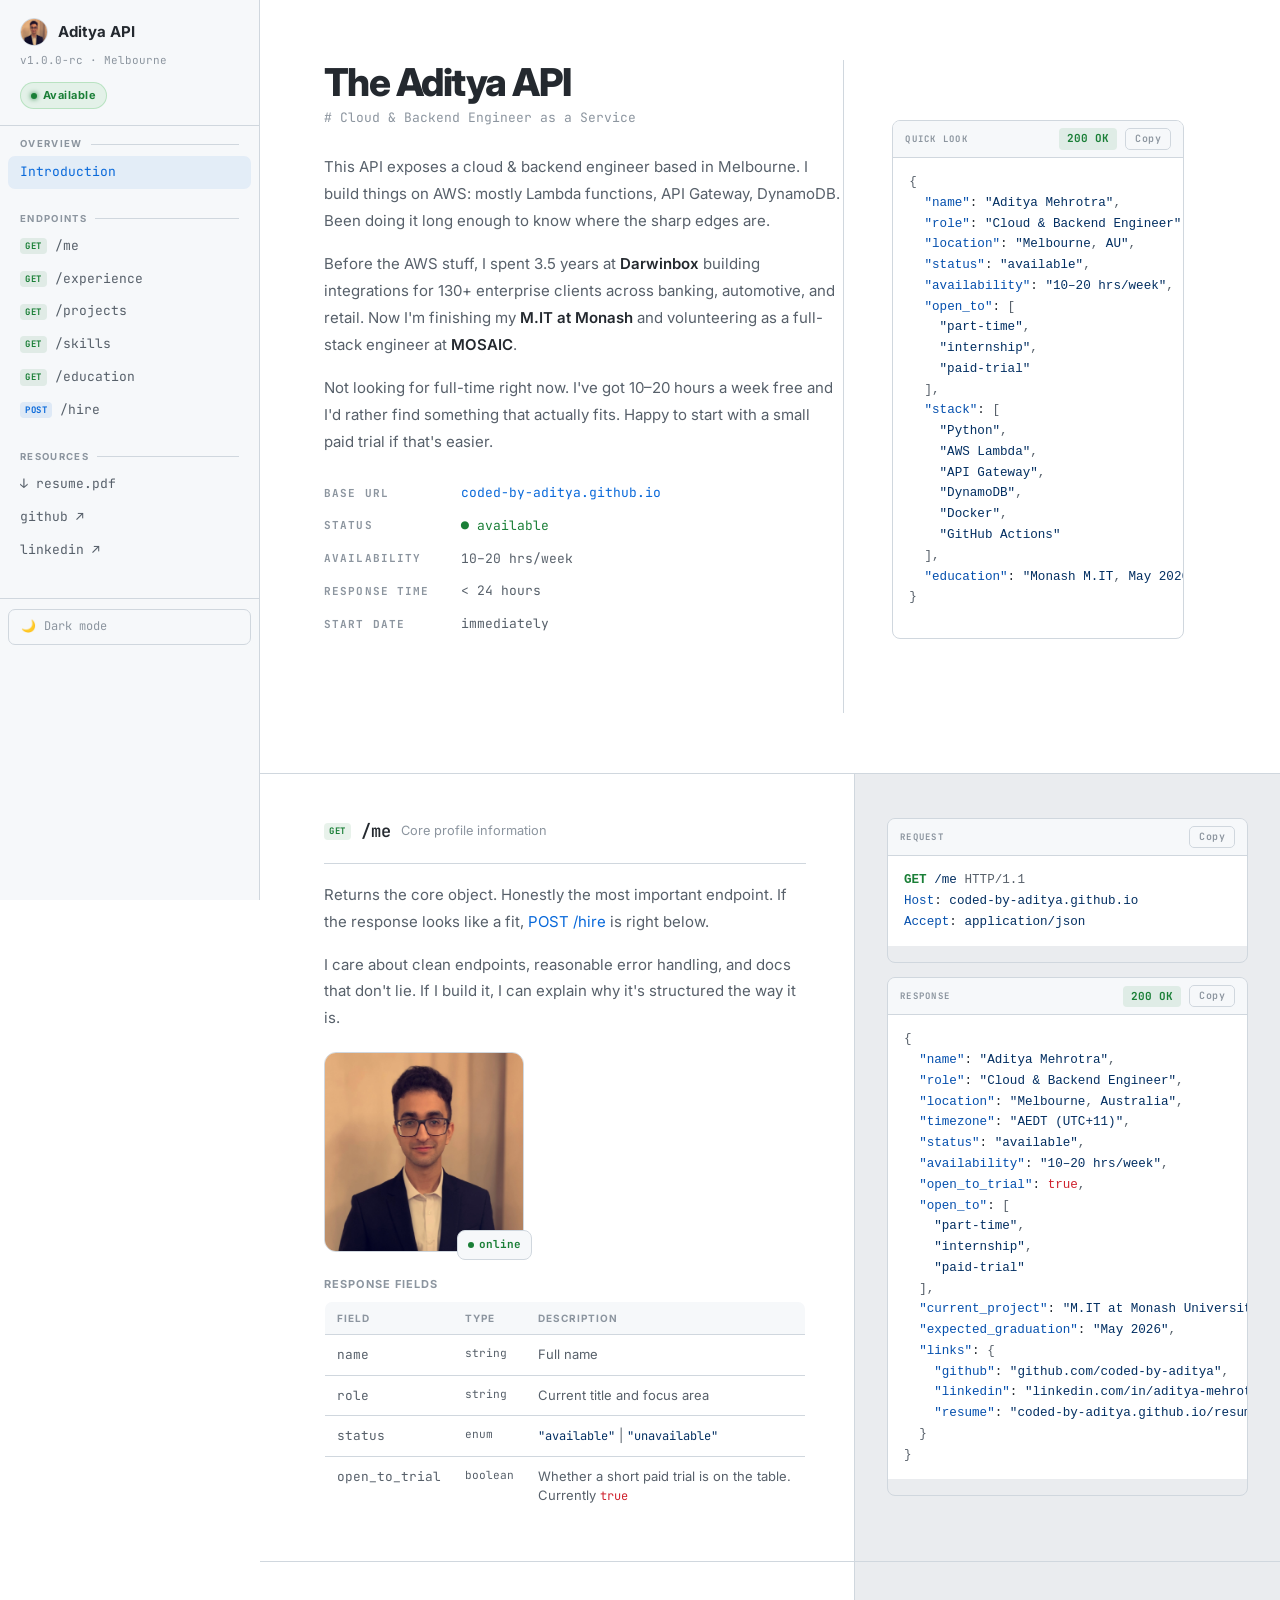
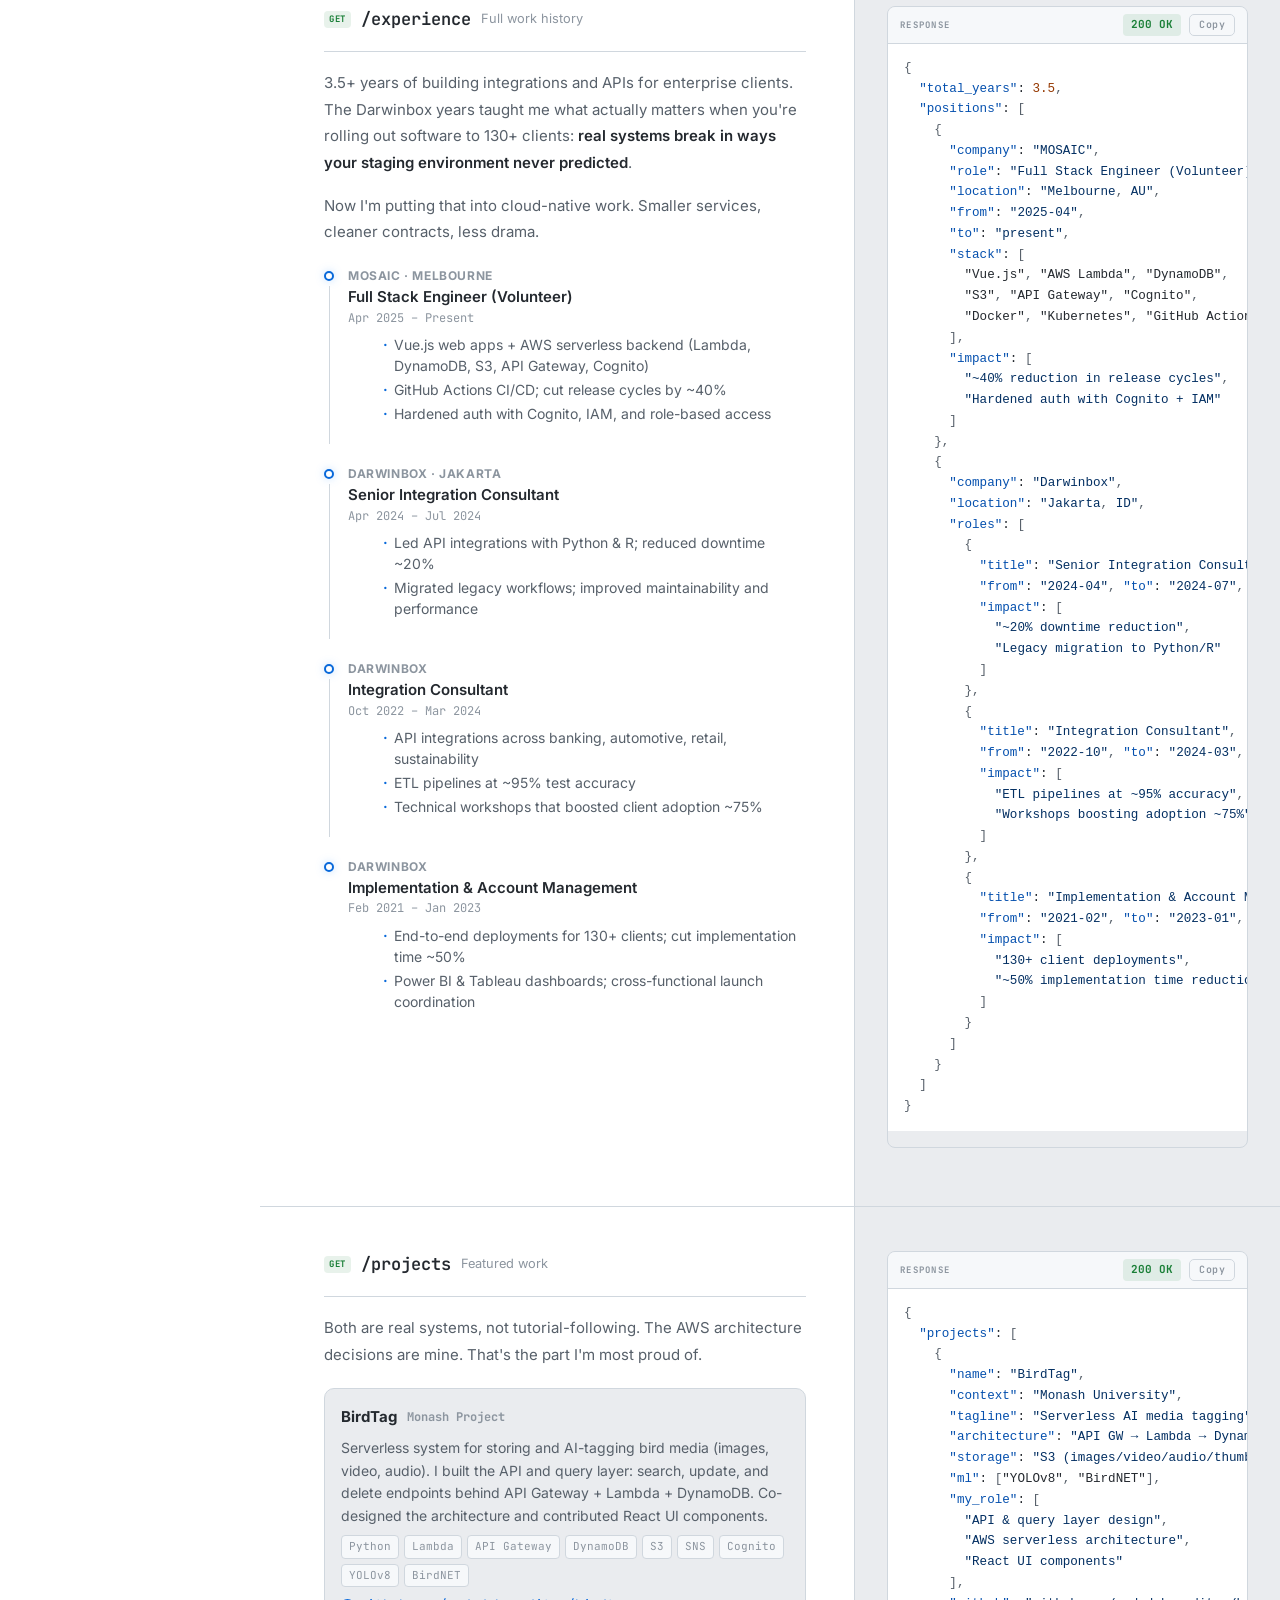
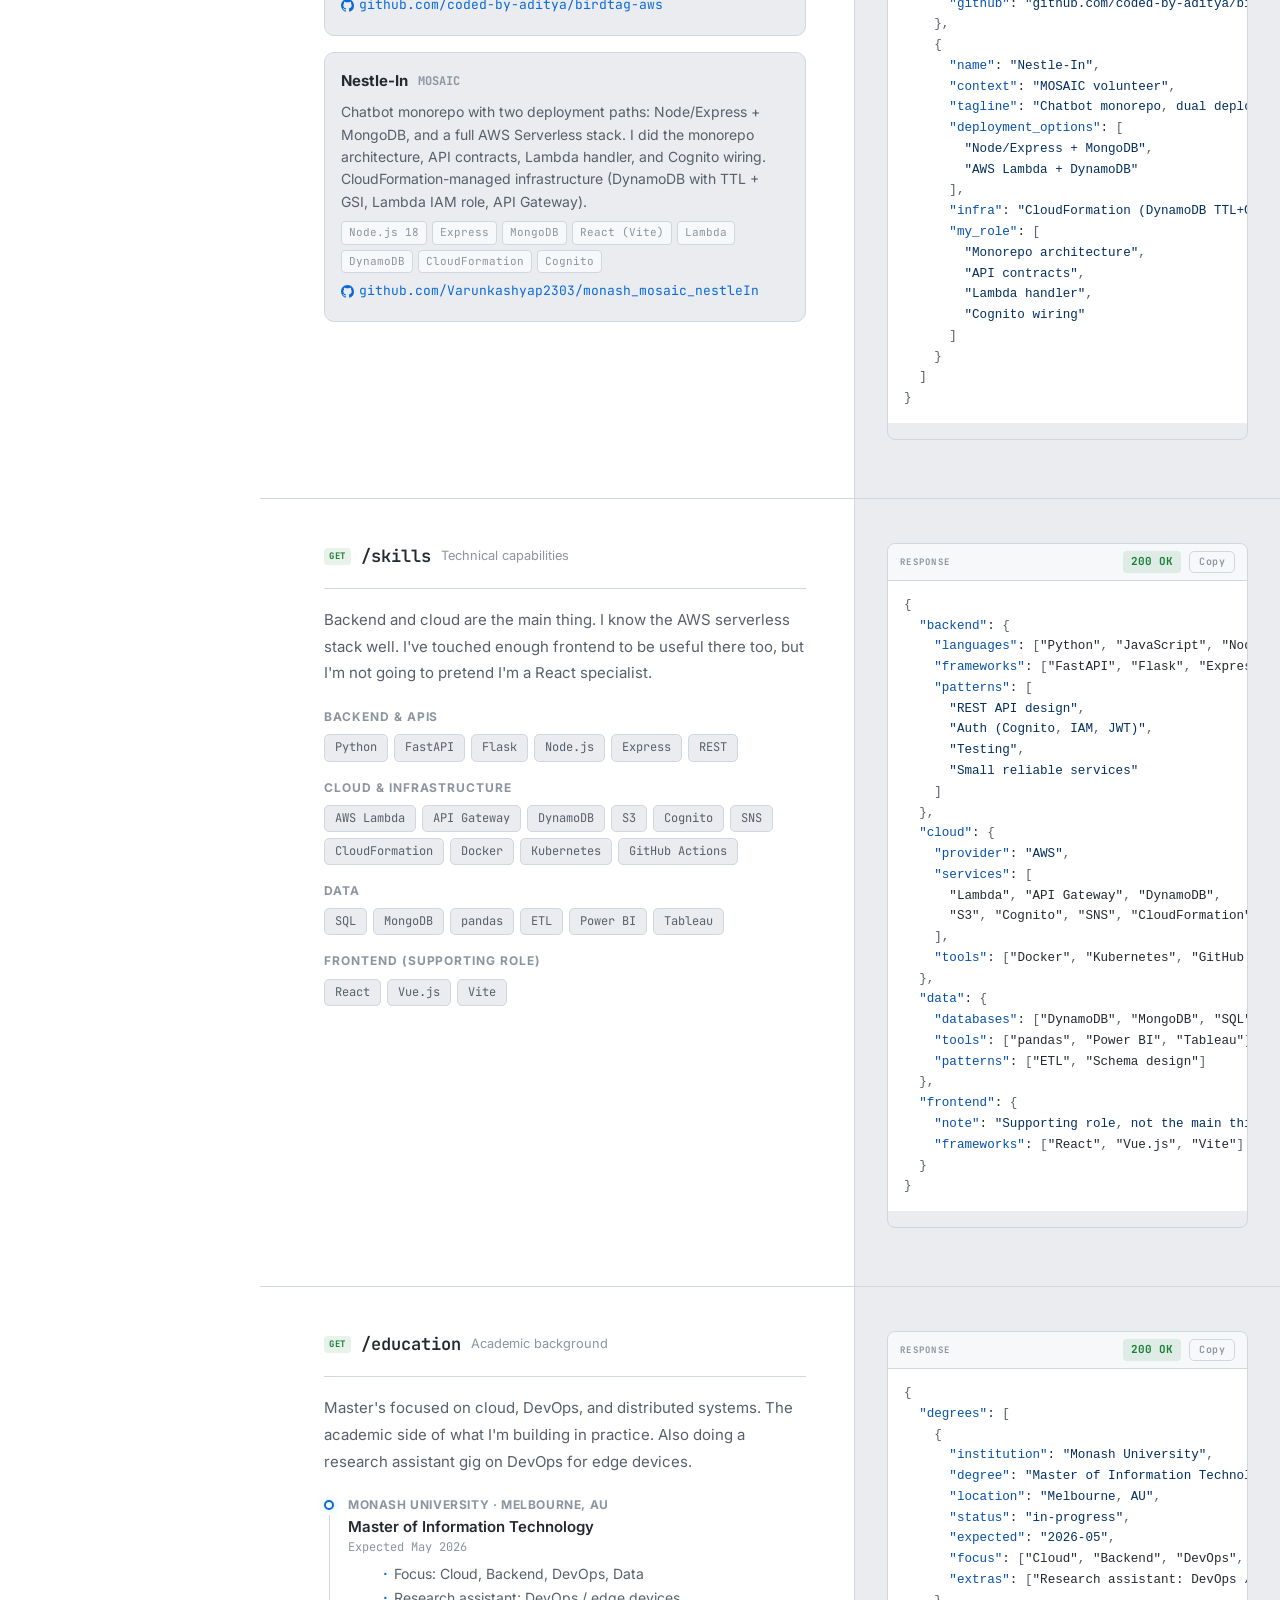
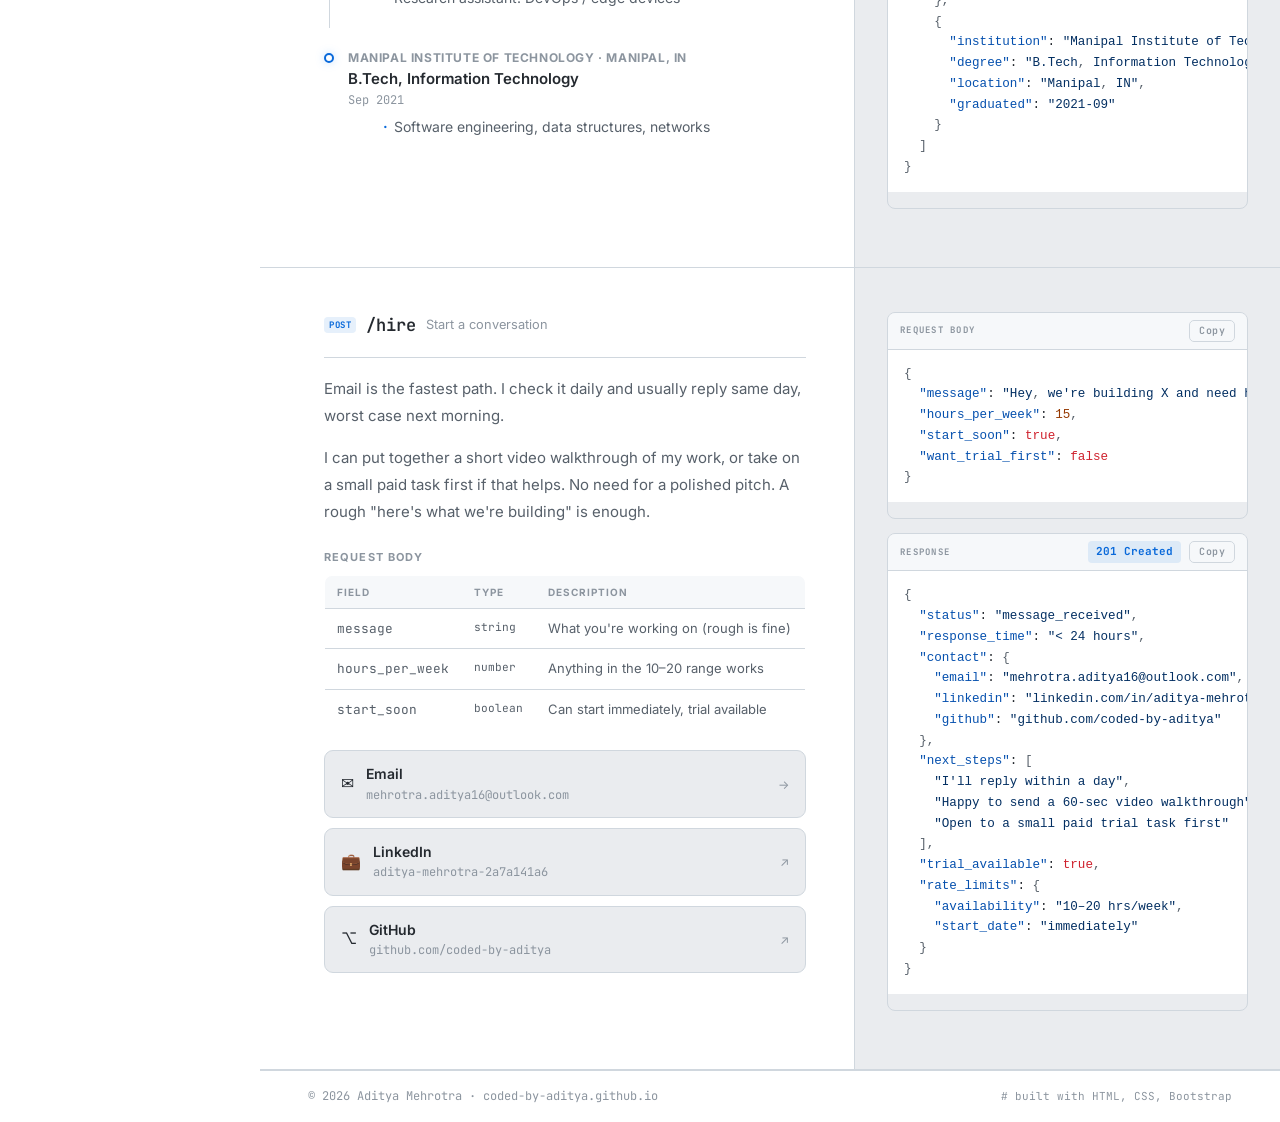
==== index.html @ d429323b "Initial commit" ====
<!doctype html>
<html lang="en">
<head>
  <meta charset="utf-8" />
  <meta name="viewport" content="width=device-width, initial-scale=1" />
  <title>Aditya Mehrotra · Cloud & Backend Engineer</title>
  <meta name="description" content="Cloud & Backend Engineer (AWS Serverless, Python, CI/CD). Monash M.IT '26, Melbourne. Open to part-time / internships.">
  <meta property="og:title" content="Aditya Mehrotra · Cloud & Backend Engineer">
  <meta property="og:description" content="AWS Serverless · Python · CI/CD · Monash M.IT '26 · Melbourne">
  <meta property="og:type" content="website">
  <meta property="og:image" content="assets/headshot.jpeg">
  <meta name="twitter:card" content="summary_large_image">
  <link rel="icon" href="assets/headshot.jpeg">
  <link rel="preconnect" href="https://fonts.googleapis.com">
  <link rel="preconnect" href="https://fonts.gstatic.com" crossorigin>
  <link href="https://fonts.googleapis.com/css2?family=Inter:wght@400;500;600;700;800&family=JetBrains+Mono:wght@400;500;600;700&display=swap" rel="stylesheet">
  <link rel="stylesheet" href="https://cdn.jsdelivr.net/npm/bootstrap@5.3.3/dist/css/bootstrap.min.css">
  <link rel="stylesheet" href="css/style.css">
  <script>
    (function() {
      try {
        var s = localStorage.getItem('theme');
        var prefersLight = window.matchMedia('(prefers-color-scheme: light)').matches;
        if (s === 'light' || (!s && prefersLight)) {
          document.documentElement.classList.add('light');
        }
      } catch(_) {}
    })();
  </script>
  <style>
    /* Fade-in utility */
    .fade-in { opacity: 0; transform: translateY(16px); transition: opacity 0.55s ease, transform 0.55s ease; }
    .fade-in.d1 { transition-delay: 0.1s; }
    .fade-in.d2 { transition-delay: 0.2s; }
    .fade-in.visible { opacity: 1; transform: none; }
  </style>
</head>
<body>

  <!-- ── Sidebar ─────────────────────────────────────── -->
  <aside class="sidebar offcanvas-lg offcanvas-start" id="sidebarNav" tabindex="-1">
    <!-- Offcanvas header: only shows on mobile (Bootstrap hides it on lg+) -->
    <div class="offcanvas-header d-lg-none">
      <a href="#intro" class="sidebar-logo">
        <img src="assets/headshot.jpeg" alt="Aditya" class="logo-avatar" />
        Aditya API
      </a>
      <button type="button" class="mob-close" data-bs-dismiss="offcanvas" data-bs-target="#sidebarNav" aria-label="Close">✕</button>
    </div>
    <!-- Offcanvas body: always rendered -->
    <div class="offcanvas-body d-flex flex-column p-0">
      <!-- Desktop top section: hidden on mobile (offcanvas-header takes over) -->
      <div class="sidebar-top d-none d-lg-block">
        <a href="#intro" class="sidebar-logo">
          <img src="assets/headshot.jpeg" alt="Aditya" class="logo-avatar" />
          Aditya API
        </a>
        <div class="sidebar-ver">v1.0.0-rc · Melbourne</div>
        <div class="avail-pill">
          <span class="avail-dot"></span>
          Available
        </div>
      </div>
      <nav class="sidebar-nav flex-grow-1">
        <div class="nav-grp">
          <div class="nav-grp-label">Overview</div>
          <a href="#intro"      class="nav-lnk active">Introduction</a>
        </div>
        <div class="nav-grp">
          <div class="nav-grp-label">Endpoints</div>
          <a href="#me"         class="nav-lnk"><span class="method get">GET</span>/me</a>
          <a href="#experience" class="nav-lnk"><span class="method get">GET</span>/experience</a>
          <a href="#projects"   class="nav-lnk"><span class="method get">GET</span>/projects</a>
          <a href="#skills"     class="nav-lnk"><span class="method get">GET</span>/skills</a>
          <a href="#education"  class="nav-lnk"><span class="method get">GET</span>/education</a>
          <a href="#hire"       class="nav-lnk"><span class="method post">POST</span>/hire</a>
        </div>
        <div class="nav-grp">
          <div class="nav-grp-label">Resources</div>
          <a href="resume.pdf"  class="nav-lnk" target="_blank">↓ resume.pdf</a>
          <a href="https://github.com/coded-by-aditya" class="nav-lnk" target="_blank" rel="noopener">github ↗</a>
          <a href="https://www.linkedin.com/in/aditya-mehrotra-mit/" class="nav-lnk" target="_blank" rel="noopener">linkedin ↗</a>
        </div>
      </nav>
      <div class="sidebar-footer">
        <button id="theme-toggle" class="theme-btn" aria-label="Toggle color theme">
          <span id="theme-icon">☀️</span>
          <span id="theme-label">Light mode</span>
        </button>
      </div>
    </div>
  </aside>

  <!-- ── Mobile bar ────────────────────────────────────── -->
  <nav class="mob-bar d-lg-none">
    <div class="mob-title">
      <img src="assets/headshot.jpeg" alt="Aditya" class="logo-avatar" />
      Aditya API
    </div>
    <div class="mob-bar-actions">
      <button id="mob-theme-toggle" class="mob-theme-btn" aria-label="Toggle color theme">☀️</button>
      <button class="mob-menu-btn" data-bs-toggle="offcanvas" data-bs-target="#sidebarNav" aria-controls="sidebarNav">
        ☰ <span class="mob-menu-txt">Menu</span>
      </button>
    </div>
  </nav>

  <!-- ── Main ──────────────────────────────────────────── -->
  <main class="main">

    <!-- Introduction -->
    <section id="intro" class="intro">
      <div class="row g-0">
        <div class="col-xl-7 intro-left fade-in">
          <div class="intro-heading">
            <h1>The Aditya API</h1>
            <div class="intro-tagline"># Cloud &amp; Backend Engineer as a Service</div>
          </div>
          <div class="intro-body">
            <p>
              This API exposes a cloud &amp; backend engineer based in Melbourne. I build things on
              AWS: mostly Lambda functions, API Gateway, DynamoDB. Been doing it long enough
              to know where the sharp edges are.
            </p>
            <p>
              Before the AWS stuff, I spent 3.5 years at <strong>Darwinbox</strong> building
              integrations for 130+ enterprise clients across banking, automotive, and retail.
              Now I'm finishing my <strong>M.IT at Monash</strong> and volunteering as a full-stack
              engineer at <strong>MOSAIC</strong>.
            </p>
            <p>
              Not looking for full-time right now. I've got 10–20 hours a week free and I'd
              rather find something that actually fits. Happy to start with a small paid trial if
              that's easier.
            </p>
          </div>
          <div class="intro-meta">
            <span class="meta-key">Base URL</span>
            <span class="meta-val accent">coded-by-aditya.github.io</span>

            <span class="meta-key">Status</span>
            <span class="meta-val green">● available</span>

            <span class="meta-key">Availability</span>
            <span class="meta-val">10–20 hrs/week</span>

            <span class="meta-key">Response time</span>
            <span class="meta-val">&lt; 24 hours</span>

            <span class="meta-key">Start date</span>
            <span class="meta-val">immediately</span>
          </div>
        </div>
        <div class="col-xl-5 intro-right fade-in d1 d-none d-xl-flex">
          <div class="code-block">
            <div class="code-hd">
              <span class="code-label">Quick look</span>
              <span class="code-status ok">200 OK</span>
              <button class="copy-btn">Copy</button>
            </div>
            <pre class="code-pre"><code class="json-hl">{
  "name": "Aditya Mehrotra",
  "role": "Cloud & Backend Engineer",
  "location": "Melbourne, AU",
  "status": "available",
  "availability": "10–20 hrs/week",
  "open_to": [
    "part-time",
    "internship",
    "paid-trial"
  ],
  "stack": [
    "Python",
    "AWS Lambda",
    "API Gateway",
    "DynamoDB",
    "Docker",
    "GitHub Actions"
  ],
  "education": "Monash M.IT, May 2026"
}</code></pre>
          </div>
        </div>
      </div>
    </section>

    <!-- GET /me -->
    <section id="me" class="ep">
      <div class="row g-0">
        <div class="col-lg ep-l fade-in">
          <div class="ep-head">
            <span class="method get">GET</span>
            <code class="ep-path">/me</code>
            <span class="ep-one">Core profile information</span>
          </div>
          <div class="ep-divider"></div>
          <div class="ep-desc">
            <p>
              Returns the core object. Honestly the most important endpoint. If the response looks
              like a fit, <a href="#hire">POST /hire</a> is right below.
            </p>
            <p>
              I care about clean endpoints, reasonable error handling, and docs that don't lie.
              If I build it, I can explain why it's structured the way it is.
            </p>
          </div>

          <div class="photo-wrap" style="margin-top:20px">
            <img
              src="assets/headshot.jpeg"
              alt="Aditya Mehrotra"
              width="400" height="400"
              loading="eager" decoding="async" fetchpriority="high"
            />
            <div class="photo-status">
              <span style="width:6px;height:6px;border-radius:50%;background:var(--green);display:inline-block;"></span>
              online
            </div>
          </div>

          <div class="attr-title">Response fields</div>
          <div class="attr-wrap"><table class="attr-table">
            <thead>
              <tr>
                <th>field</th>
                <th>type</th>
                <th>description</th>
              </tr>
            </thead>
            <tbody>
              <tr>
                <td class="attr-key">name</td>
                <td class="attr-type">string</td>
                <td>Full name</td>
              </tr>
              <tr>
                <td class="attr-key">role</td>
                <td class="attr-type">string</td>
                <td>Current title and focus area</td>
              </tr>
              <tr>
                <td class="attr-key">status</td>
                <td class="attr-type">enum</td>
                <td><code style="font-family:var(--mono);font-size:0.75rem;color:var(--syn-str)">"available"</code> | <code style="font-family:var(--mono);font-size:0.75rem;color:var(--syn-str)">"unavailable"</code></td>
              </tr>
              <tr>
                <td class="attr-key">open_to_trial</td>
                <td class="attr-type">boolean</td>
                <td>Whether a short paid trial is on the table. Currently <code style="font-family:var(--mono);font-size:0.75rem;color:var(--syn-bool)">true</code></td>
              </tr>
            </tbody>
          </table></div>
        </div>
        <div class="col-lg-5 ep-r fade-in d1">
          <div class="code-block">
            <div class="code-hd">
              <span class="code-label">Request</span>
              <button class="copy-btn">Copy</button>
            </div>
            <pre class="code-pre"><code class="http-hl">GET /me HTTP/1.1
Host: coded-by-aditya.github.io
Accept: application/json</code></pre>
          </div>
          <div class="code-block">
            <div class="code-hd">
              <span class="code-label">Response</span>
              <span class="code-status ok">200 OK</span>
              <button class="copy-btn">Copy</button>
            </div>
            <pre class="code-pre"><code class="json-hl">{
  "name": "Aditya Mehrotra",
  "role": "Cloud & Backend Engineer",
  "location": "Melbourne, Australia",
  "timezone": "AEDT (UTC+11)",
  "status": "available",
  "availability": "10–20 hrs/week",
  "open_to_trial": true,
  "open_to": [
    "part-time",
    "internship",
    "paid-trial"
  ],
  "current_project": "M.IT at Monash University",
  "expected_graduation": "May 2026",
  "links": {
    "github": "github.com/coded-by-aditya",
    "linkedin": "linkedin.com/in/aditya-mehrotra-mit",
    "resume": "coded-by-aditya.github.io/resume.pdf"
  }
}</code></pre>
          </div>
        </div>
      </div>
    </section>

    <!-- GET /experience -->
    <section id="experience" class="ep">
      <div class="row g-0">
        <div class="col-lg ep-l fade-in">
          <div class="ep-head">
            <span class="method get">GET</span>
            <code class="ep-path">/experience</code>
            <span class="ep-one">Full work history</span>
          </div>
          <div class="ep-divider"></div>
          <div class="ep-desc">
            <p>
              3.5+ years of building integrations and APIs for enterprise clients. The Darwinbox
              years taught me what actually matters when you're rolling out software to 130+ clients:
              <strong>real systems break in ways your staging environment never predicted</strong>.
            </p>
            <p>
              Now I'm putting that into cloud-native work. Smaller services, cleaner contracts,
              less drama.
            </p>
          </div>

          <div class="tl">
            <div class="tl-item">
              <div class="tl-dot-col">
                <div class="tl-dot"></div>
                <div class="tl-line"></div>
              </div>
              <div class="tl-body">
                <div class="tl-company">MOSAIC · Melbourne</div>
                <div class="tl-role">Full Stack Engineer (Volunteer)</div>
                <div class="tl-date">Apr 2025 – Present</div>
                <ul class="tl-bullets">
                  <li>Vue.js web apps + AWS serverless backend (Lambda, DynamoDB, S3, API Gateway, Cognito)</li>
                  <li>GitHub Actions CI/CD; cut release cycles by ~40%</li>
                  <li>Hardened auth with Cognito, IAM, and role-based access</li>
                </ul>
              </div>
            </div>

            <div class="tl-item">
              <div class="tl-dot-col">
                <div class="tl-dot"></div>
                <div class="tl-line"></div>
              </div>
              <div class="tl-body">
                <div class="tl-company">Darwinbox · Jakarta</div>
                <div class="tl-role">Senior Integration Consultant</div>
                <div class="tl-date">Apr 2024 – Jul 2024</div>
                <ul class="tl-bullets">
                  <li>Led API integrations with Python &amp; R; reduced downtime ~20%</li>
                  <li>Migrated legacy workflows; improved maintainability and performance</li>
                </ul>
              </div>
            </div>

            <div class="tl-item">
              <div class="tl-dot-col">
                <div class="tl-dot"></div>
                <div class="tl-line"></div>
              </div>
              <div class="tl-body">
                <div class="tl-company">Darwinbox</div>
                <div class="tl-role">Integration Consultant</div>
                <div class="tl-date">Oct 2022 – Mar 2024</div>
                <ul class="tl-bullets">
                  <li>API integrations across banking, automotive, retail, sustainability</li>
                  <li>ETL pipelines at ~95% test accuracy</li>
                  <li>Technical workshops that boosted client adoption ~75%</li>
                </ul>
              </div>
            </div>

            <div class="tl-item">
              <div class="tl-dot-col">
                <div class="tl-dot"></div>
              </div>
              <div class="tl-body">
                <div class="tl-company">Darwinbox</div>
                <div class="tl-role">Implementation &amp; Account Management</div>
                <div class="tl-date">Feb 2021 – Jan 2023</div>
                <ul class="tl-bullets">
                  <li>End-to-end deployments for 130+ clients; cut implementation time ~50%</li>
                  <li>Power BI &amp; Tableau dashboards; cross-functional launch coordination</li>
                </ul>
              </div>
            </div>
          </div>
        </div>
        <div class="col-lg-5 ep-r fade-in d1">
          <div class="code-block">
            <div class="code-hd">
              <span class="code-label">Response</span>
              <span class="code-status ok">200 OK</span>
              <button class="copy-btn">Copy</button>
            </div>
            <pre class="code-pre"><code class="json-hl">{
  "total_years": 3.5,
  "positions": [
    {
      "company": "MOSAIC",
      "role": "Full Stack Engineer (Volunteer)",
      "location": "Melbourne, AU",
      "from": "2025-04",
      "to": "present",
      "stack": [
        "Vue.js", "AWS Lambda", "DynamoDB",
        "S3", "API Gateway", "Cognito",
        "Docker", "Kubernetes", "GitHub Actions"
      ],
      "impact": [
        "~40% reduction in release cycles",
        "Hardened auth with Cognito + IAM"
      ]
    },
    {
      "company": "Darwinbox",
      "location": "Jakarta, ID",
      "roles": [
        {
          "title": "Senior Integration Consultant",
          "from": "2024-04", "to": "2024-07",
          "impact": [
            "~20% downtime reduction",
            "Legacy migration to Python/R"
          ]
        },
        {
          "title": "Integration Consultant",
          "from": "2022-10", "to": "2024-03",
          "impact": [
            "ETL pipelines at ~95% accuracy",
            "Workshops boosting adoption ~75%"
          ]
        },
        {
          "title": "Implementation & Account Mgmt",
          "from": "2021-02", "to": "2023-01",
          "impact": [
            "130+ client deployments",
            "~50% implementation time reduction"
          ]
        }
      ]
    }
  ]
}</code></pre>
          </div>
        </div>
      </div>
    </section>

    <!-- GET /projects -->
    <section id="projects" class="ep">
      <div class="row g-0">
        <div class="col-lg ep-l fade-in">
          <div class="ep-head">
            <span class="method get">GET</span>
            <code class="ep-path">/projects</code>
            <span class="ep-one">Featured work</span>
          </div>
          <div class="ep-divider"></div>
          <div class="ep-desc">
            <p>
              Both are real systems, not tutorial-following. The AWS architecture decisions
              are mine. That's the part I'm most proud of.
            </p>
          </div>

          <div class="proj-cards">
            <div class="proj-card">
              <div class="proj-name">
                BirdTag
                <span class="proj-ctx">Monash Project</span>
              </div>
              <div class="proj-desc">
                Serverless system for storing and AI-tagging bird media (images, video, audio).
                I built the API and query layer: search, update, and delete endpoints behind
                API Gateway + Lambda + DynamoDB. Co-designed the architecture and contributed
                React UI components.
              </div>
              <div class="proj-tags">
                <span class="tag">Python</span>
                <span class="tag">Lambda</span>
                <span class="tag">API Gateway</span>
                <span class="tag">DynamoDB</span>
                <span class="tag">S3</span>
                <span class="tag">SNS</span>
                <span class="tag">Cognito</span>
                <span class="tag">YOLOv8</span>
                <span class="tag">BirdNET</span>
              </div>
              <a href="https://github.com/coded-by-aditya/birdtag-aws" class="proj-link" target="_blank" rel="noopener">
                <svg width="13" height="13" viewBox="0 0 24 24" fill="currentColor"><path d="M12 0C5.37 0 0 5.37 0 12c0 5.31 3.435 9.795 8.205 11.385.6.105.825-.255.825-.57 0-.285-.015-1.23-.015-2.235-3.015.555-3.795-.735-4.035-1.41-.135-.345-.72-1.41-1.23-1.695-.42-.225-1.02-.78-.015-.795.945-.015 1.62.87 1.845 1.23 1.08 1.815 2.805 1.305 3.495.99.105-.78.42-1.305.765-1.605-2.67-.3-5.46-1.335-5.46-5.925 0-1.305.465-2.385 1.23-3.225-.12-.3-.54-1.53.12-3.18 0 0 1.005-.315 3.3 1.23.96-.27 1.98-.405 3-.405s2.04.135 3 .405c2.295-1.56 3.3-1.23 3.3-1.23.66 1.65.24 2.88.12 3.18.765.84 1.23 1.905 1.23 3.225 0 4.605-2.805 5.625-5.475 5.925.435.375.81 1.095.81 2.22 0 1.605-.015 2.895-.015 3.3 0 .315.225.69.825.57A12.02 12.02 0 0 0 24 12c0-6.63-5.37-12-12-12z"/></svg>
                github.com/coded-by-aditya/birdtag-aws
              </a>
            </div>

            <div class="proj-card">
              <div class="proj-name">
                Nestle-In
                <span class="proj-ctx">MOSAIC</span>
              </div>
              <div class="proj-desc">
                Chatbot monorepo with two deployment paths: Node/Express + MongoDB, and
                a full AWS Serverless stack. I did the monorepo architecture, API contracts,
                Lambda handler, and Cognito wiring. CloudFormation-managed infrastructure
                (DynamoDB with TTL + GSI, Lambda IAM role, API Gateway).
              </div>
              <div class="proj-tags">
                <span class="tag">Node.js 18</span>
                <span class="tag">Express</span>
                <span class="tag">MongoDB</span>
                <span class="tag">React (Vite)</span>
                <span class="tag">Lambda</span>
                <span class="tag">DynamoDB</span>
                <span class="tag">CloudFormation</span>
                <span class="tag">Cognito</span>
              </div>
              <a href="https://github.com/Varunkashyap2303/monash_mosaic_nestleIn" class="proj-link" target="_blank" rel="noopener">
                <svg width="13" height="13" viewBox="0 0 24 24" fill="currentColor"><path d="M12 0C5.37 0 0 5.37 0 12c0 5.31 3.435 9.795 8.205 11.385.6.105.825-.255.825-.57 0-.285-.015-1.23-.015-2.235-3.015.555-3.795-.735-4.035-1.41-.135-.345-.72-1.41-1.23-1.695-.42-.225-1.02-.78-.015-.795.945-.015 1.62.87 1.845 1.23 1.08 1.815 2.805 1.305 3.495.99.105-.78.42-1.305.765-1.605-2.67-.3-5.46-1.335-5.46-5.925 0-1.305.465-2.385 1.23-3.225-.12-.3-.54-1.53.12-3.18 0 0 1.005-.315 3.3 1.23.96-.27 1.98-.405 3-.405s2.04.135 3 .405c2.295-1.56 3.3-1.23 3.3-1.23.66 1.65.24 2.88.12 3.18.765.84 1.23 1.905 1.23 3.225 0 4.605-2.805 5.625-5.475 5.925.435.375.81 1.095.81 2.22 0 1.605-.015 2.895-.015 3.3 0 .315.225.69.825.57A12.02 12.02 0 0 0 24 12c0-6.63-5.37-12-12-12z"/></svg>
                github.com/Varunkashyap2303/monash_mosaic_nestleIn
              </a>
            </div>
          </div>
        </div>
        <div class="col-lg-5 ep-r fade-in d1">
          <div class="code-block">
            <div class="code-hd">
              <span class="code-label">Response</span>
              <span class="code-status ok">200 OK</span>
              <button class="copy-btn">Copy</button>
            </div>
            <pre class="code-pre"><code class="json-hl">{
  "projects": [
    {
      "name": "BirdTag",
      "context": "Monash University",
      "tagline": "Serverless AI media tagging",
      "architecture": "API GW → Lambda → DynamoDB",
      "storage": "S3 (images/video/audio/thumbnails)",
      "ml": ["YOLOv8", "BirdNET"],
      "my_role": [
        "API & query layer design",
        "AWS serverless architecture",
        "React UI components"
      ],
      "github": "github.com/coded-by-aditya/birdtag-aws"
    },
    {
      "name": "Nestle-In",
      "context": "MOSAIC volunteer",
      "tagline": "Chatbot monorepo, dual deployment",
      "deployment_options": [
        "Node/Express + MongoDB",
        "AWS Lambda + DynamoDB"
      ],
      "infra": "CloudFormation (DynamoDB TTL+GSI, Lambda IAM, API GW)",
      "my_role": [
        "Monorepo architecture",
        "API contracts",
        "Lambda handler",
        "Cognito wiring"
      ]
    }
  ]
}</code></pre>
          </div>
        </div>
      </div>
    </section>

    <!-- GET /skills -->
    <section id="skills" class="ep">
      <div class="row g-0">
        <div class="col-lg ep-l fade-in">
          <div class="ep-head">
            <span class="method get">GET</span>
            <code class="ep-path">/skills</code>
            <span class="ep-one">Technical capabilities</span>
          </div>
          <div class="ep-divider"></div>
          <div class="ep-desc">
            <p>
              Backend and cloud are the main thing. I know the AWS serverless stack well.
              I've touched enough frontend to be useful there too, but I'm not going to pretend
              I'm a React specialist.
            </p>
          </div>

          <div class="skill-grp">
            <div class="skill-grp-name">Backend &amp; APIs</div>
            <div class="skill-tags">
              <span class="skill-tag">Python</span>
              <span class="skill-tag">FastAPI</span>
              <span class="skill-tag">Flask</span>
              <span class="skill-tag">Node.js</span>
              <span class="skill-tag">Express</span>
              <span class="skill-tag">REST</span>
            </div>
          </div>

          <div class="skill-grp">
            <div class="skill-grp-name">Cloud &amp; Infrastructure</div>
            <div class="skill-tags">
              <span class="skill-tag">AWS Lambda</span>
              <span class="skill-tag">API Gateway</span>
              <span class="skill-tag">DynamoDB</span>
              <span class="skill-tag">S3</span>
              <span class="skill-tag">Cognito</span>
              <span class="skill-tag">SNS</span>
              <span class="skill-tag">CloudFormation</span>
              <span class="skill-tag">Docker</span>
              <span class="skill-tag">Kubernetes</span>
              <span class="skill-tag">GitHub Actions</span>
            </div>
          </div>

          <div class="skill-grp">
            <div class="skill-grp-name">Data</div>
            <div class="skill-tags">
              <span class="skill-tag">SQL</span>
              <span class="skill-tag">MongoDB</span>
              <span class="skill-tag">pandas</span>
              <span class="skill-tag">ETL</span>
              <span class="skill-tag">Power BI</span>
              <span class="skill-tag">Tableau</span>
            </div>
          </div>

          <div class="skill-grp">
            <div class="skill-grp-name">Frontend (supporting role)</div>
            <div class="skill-tags">
              <span class="skill-tag">React</span>
              <span class="skill-tag">Vue.js</span>
              <span class="skill-tag">Vite</span>
            </div>
          </div>
        </div>
        <div class="col-lg-5 ep-r fade-in d1">
          <div class="code-block">
            <div class="code-hd">
              <span class="code-label">Response</span>
              <span class="code-status ok">200 OK</span>
              <button class="copy-btn">Copy</button>
            </div>
            <pre class="code-pre"><code class="json-hl">{
  "backend": {
    "languages": ["Python", "JavaScript", "Node.js"],
    "frameworks": ["FastAPI", "Flask", "Express"],
    "patterns": [
      "REST API design",
      "Auth (Cognito, IAM, JWT)",
      "Testing",
      "Small reliable services"
    ]
  },
  "cloud": {
    "provider": "AWS",
    "services": [
      "Lambda", "API Gateway", "DynamoDB",
      "S3", "Cognito", "SNS", "CloudFormation"
    ],
    "tools": ["Docker", "Kubernetes", "GitHub Actions"]
  },
  "data": {
    "databases": ["DynamoDB", "MongoDB", "SQL"],
    "tools": ["pandas", "Power BI", "Tableau"],
    "patterns": ["ETL", "Schema design"]
  },
  "frontend": {
    "note": "Supporting role, not the main thing",
    "frameworks": ["React", "Vue.js", "Vite"]
  }
}</code></pre>
          </div>
        </div>
      </div>
    </section>

    <!-- GET /education -->
    <section id="education" class="ep">
      <div class="row g-0">
        <div class="col-lg ep-l fade-in">
          <div class="ep-head">
            <span class="method get">GET</span>
            <code class="ep-path">/education</code>
            <span class="ep-one">Academic background</span>
          </div>
          <div class="ep-divider"></div>
          <div class="ep-desc">
            <p>
              Master's focused on cloud, DevOps, and distributed systems. The academic side
              of what I'm building in practice. Also doing a research assistant gig on
              DevOps for edge devices.
            </p>
          </div>

          <div class="tl" style="margin-top:20px">
            <div class="tl-item">
              <div class="tl-dot-col">
                <div class="tl-dot"></div>
                <div class="tl-line"></div>
              </div>
              <div class="tl-body">
                <div class="tl-company">Monash University · Melbourne, AU</div>
                <div class="tl-role">Master of Information Technology</div>
                <div class="tl-date">Expected May 2026</div>
                <ul class="tl-bullets">
                  <li>Focus: Cloud, Backend, DevOps, Data</li>
                  <li>Research assistant: DevOps / edge devices</li>
                </ul>
              </div>
            </div>

            <div class="tl-item">
              <div class="tl-dot-col">
                <div class="tl-dot"></div>
              </div>
              <div class="tl-body">
                <div class="tl-company">Manipal Institute of Technology · Manipal, IN</div>
                <div class="tl-role">B.Tech, Information Technology</div>
                <div class="tl-date">Sep 2021</div>
                <ul class="tl-bullets">
                  <li>Software engineering, data structures, networks</li>
                </ul>
              </div>
            </div>
          </div>
        </div>
        <div class="col-lg-5 ep-r fade-in d1">
          <div class="code-block">
            <div class="code-hd">
              <span class="code-label">Response</span>
              <span class="code-status ok">200 OK</span>
              <button class="copy-btn">Copy</button>
            </div>
            <pre class="code-pre"><code class="json-hl">{
  "degrees": [
    {
      "institution": "Monash University",
      "degree": "Master of Information Technology",
      "location": "Melbourne, AU",
      "status": "in-progress",
      "expected": "2026-05",
      "focus": ["Cloud", "Backend", "DevOps", "Data"],
      "extras": ["Research assistant: DevOps / edge devices"]
    },
    {
      "institution": "Manipal Institute of Technology",
      "degree": "B.Tech, Information Technology",
      "location": "Manipal, IN",
      "graduated": "2021-09"
    }
  ]
}</code></pre>
          </div>
        </div>
      </div>
    </section>

    <!-- POST /hire -->
    <section id="hire" class="ep">
      <div class="row g-0">
        <div class="col-lg ep-l fade-in">
          <div class="ep-head">
            <span class="method post">POST</span>
            <code class="ep-path">/hire</code>
            <span class="ep-one">Start a conversation</span>
          </div>
          <div class="ep-divider"></div>
          <div class="ep-desc">
            <p>
              Email is the fastest path. I check it daily and usually reply same day,
              worst case next morning.
            </p>
            <p>
              I can put together a short video walkthrough of my work, or take on a small
              paid task first if that helps. No need for a polished pitch.
              A rough "here's what we're building" is enough.
            </p>
          </div>

          <div class="attr-title">Request body</div>
          <div class="attr-wrap"><table class="attr-table">
            <thead>
              <tr><th>field</th><th>type</th><th>description</th></tr>
            </thead>
            <tbody>
              <tr>
                <td class="attr-key">message</td>
                <td class="attr-type">string</td>
                <td>What you're working on (rough is fine)</td>
              </tr>
              <tr>
                <td class="attr-key">hours_per_week</td>
                <td class="attr-type">number</td>
                <td>Anything in the 10–20 range works</td>
              </tr>
              <tr>
                <td class="attr-key">start_soon</td>
                <td class="attr-type">boolean</td>
                <td>Can start immediately, trial available</td>
              </tr>
            </tbody>
          </table></div>

          <div class="contact-opts">
            <a href="mailto:mehrotra.aditya16@outlook.com" class="contact-opt">
              <span class="contact-opt-icon">✉️</span>
              <div>
                <div class="contact-opt-label">Email</div>
                <div class="contact-opt-val">mehrotra.aditya16@outlook.com</div>
              </div>
              <span class="contact-opt-arr">→</span>
            </a>
            <a href="https://www.linkedin.com/in/aditya-mehrotra-mit/" class="contact-opt" target="_blank" rel="noopener">
              <span class="contact-opt-icon">💼</span>
              <div>
                <div class="contact-opt-label">LinkedIn</div>
                <div class="contact-opt-val">aditya-mehrotra-2a7a141a6</div>
              </div>
              <span class="contact-opt-arr">↗</span>
            </a>
            <a href="https://github.com/coded-by-aditya" class="contact-opt" target="_blank" rel="noopener">
              <span class="contact-opt-icon">⌥</span>
              <div>
                <div class="contact-opt-label">GitHub</div>
                <div class="contact-opt-val">github.com/coded-by-aditya</div>
              </div>
              <span class="contact-opt-arr">↗</span>
            </a>
          </div>
        </div>
        <div class="col-lg-5 ep-r fade-in d1">
          <div class="code-block">
            <div class="code-hd">
              <span class="code-label">Request body</span>
              <button class="copy-btn">Copy</button>
            </div>
            <pre class="code-pre"><code class="json-hl">{
  "message": "Hey, we're building X and need help with Y",
  "hours_per_week": 15,
  "start_soon": true,
  "want_trial_first": false
}</code></pre>
          </div>
          <div class="code-block">
            <div class="code-hd">
              <span class="code-label">Response</span>
              <span class="code-status post">201 Created</span>
              <button class="copy-btn">Copy</button>
            </div>
            <pre class="code-pre"><code class="json-hl">{
  "status": "message_received",
  "response_time": "< 24 hours",
  "contact": {
    "email": "mehrotra.aditya16@outlook.com",
    "linkedin": "linkedin.com/in/aditya-mehrotra-mit",
    "github": "github.com/coded-by-aditya"
  },
  "next_steps": [
    "I'll reply within a day",
    "Happy to send a 60-sec video walkthrough",
    "Open to a small paid trial task first"
  ],
  "trial_available": true,
  "rate_limits": {
    "availability": "10–20 hrs/week",
    "start_date": "immediately"
  }
}</code></pre>
          </div>
        </div>
      </div>
    </section>

    <!-- Footer -->
    <footer class="d-flex flex-wrap align-items-center justify-content-between gap-3 px-4 px-lg-5 py-3" style="border-top:1px solid var(--border)">
      <span style="font-family:var(--mono);font-size:0.75rem;color:var(--text-muted)">
        © <span id="year"></span> Aditya Mehrotra · coded-by-aditya.github.io
      </span>
      <span style="font-family:var(--mono);font-size:0.6875rem;color:var(--text-muted)">
        # built with HTML, CSS, Bootstrap
      </span>
    </footer>

  </main>

  <script src="https://cdn.jsdelivr.net/npm/bootstrap@5.3.3/dist/js/bootstrap.bundle.min.js"></script>
  <script src="js/main.js"></script>
</body>
</html>
---- css/style.css ----
/* ── Reset ───────────────────────────────────────────── */
*, *::before, *::after { box-sizing: border-box; margin: 0; padding: 0; }
img { max-width: 100%; height: auto; }
code { color: inherit; } /* Override Bootstrap's default pink code color */

/* ── Tokens ───────────────────────────────────────────── */
:root {
  --bg:         #0D1117;
  --sidebar:    #161B22;
  --surface:    #21262D;
  --surface2:   #1C2128;
  --border:     #30363D;
  --text:       #E6EDF3;
  --text-sec:   #8D96A0;
  --text-muted: #484F58;

  --get:        #3FB950;
  --get-bg:     rgba(63,185,80,0.12);
  --post:       #58A6FF;
  --post-bg:    rgba(88,166,255,0.12);
  --delete:     #FF7B72;
  --delete-bg:  rgba(255,123,114,0.12);

  --syn-key:    #79C0FF;
  --syn-str:    #A5D6FF;
  --syn-num:    #FFA657;
  --syn-bool:   #FF7B72;
  --syn-punct:  #8B949E;
  --syn-cmt:    #6E7681;

  --accent:     #58A6FF;
  --green:      #3FB950;
  --purple:     #BC8CFF;

  --sidebar-w:  260px;
  --mono: 'JetBrains Mono', 'Fira Code', 'Cascadia Code', monospace;
}

/* Light mode overrides */
html.light {
  --bg:         #FFFFFF;
  --sidebar:    #F6F8FA;
  --surface:    #F6F8FA;
  --surface2:   #EAECEF;
  --border:     #D0D7DE;
  --text:       #24292F;
  --text-sec:   #57606A;
  --text-muted: #8C959F;

  --get:        #1A7F37;
  --get-bg:     rgba(26,127,55,0.1);
  --post:       #0969DA;
  --post-bg:    rgba(9,105,218,0.1);

  --syn-key:    #0550AE;
  --syn-str:    #032F62;
  --syn-num:    #953800;
  --syn-bool:   #CF222E;
  --syn-punct:  #57606A;
  --syn-cmt:    #6E7781;

  --accent:     #0969DA;
  --green:      #1A7F37;
  --purple:     #8250DF;
}

/* ── Base ───────────────────────────────────────────────── */
html { scroll-behavior: smooth; }
body {
  font-family: 'Inter', system-ui, -apple-system, sans-serif;
  background: var(--bg);
  color: var(--text);
  min-height: 100svh;
  font-size: 15px;
  line-height: 1.6;
  overflow-x: hidden;
}

/* ── Sidebar ─────────────────────────────────────────────── */
.sidebar {
  background: var(--sidebar);
  border-right: 1px solid var(--border);
  scrollbar-width: thin;
  scrollbar-color: var(--border) transparent;
}
.sidebar::-webkit-scrollbar { width: 4px; }
.sidebar::-webkit-scrollbar-thumb { background: var(--border); border-radius: 4px; }

/* Bootstrap offcanvas integration */
.sidebar .offcanvas-header {
  padding: 18px 20px;
  border-bottom: 1px solid var(--border);
  background-color: var(--sidebar);
  justify-content: space-between;
}
.sidebar .offcanvas-body {
  padding: 0;
  overflow-y: auto;
  scrollbar-width: thin;
  scrollbar-color: var(--border) transparent;
}
.sidebar .offcanvas-body::-webkit-scrollbar { width: 4px; }
.sidebar .offcanvas-body::-webkit-scrollbar-thumb { background: var(--border); border-radius: 4px; }

.sidebar-top {
  padding: 18px 20px 16px;
  border-bottom: 1px solid var(--border);
}
.sidebar-logo {
  display: flex;
  align-items: center;
  gap: 10px;
  font-weight: 700;
  font-size: 0.9375rem;
  color: var(--text);
  text-decoration: none;
}
.logo-avatar {
  width: 28px;
  height: 28px;
  border-radius: 50%;
  object-fit: cover;
  flex-shrink: 0;
  border: 1.5px solid var(--border);
}
.sidebar-ver {
  font-family: var(--mono);
  font-size: 0.6875rem;
  color: var(--text-muted);
  margin-bottom: 12px;
  margin-top: 6px;
}
.avail-pill {
  display: inline-flex;
  align-items: center;
  gap: 6px;
  padding: 4px 10px;
  border-radius: 9999px;
  background: rgba(63,185,80,0.1);
  border: 1px solid rgba(63,185,80,0.25);
  font-size: 0.6875rem;
  font-weight: 700;
  letter-spacing: 0.04em;
  color: var(--green);
}
.avail-dot {
  width: 6px; height: 6px;
  border-radius: 50%;
  background: var(--green);
  box-shadow: 0 0 5px var(--green);
  animation: glow 2s ease-in-out infinite;
}
@keyframes glow {
  0%,100% { box-shadow: 0 0 4px var(--green); }
  50%      { box-shadow: 0 0 10px var(--green); }
}

.sidebar-nav { padding: 10px 8px; flex: 1; }
.nav-grp { margin-bottom: 22px; }
.nav-grp-label {
  font-size: 0.6rem;
  font-weight: 700;
  letter-spacing: 0.14em;
  text-transform: uppercase;
  color: var(--text-muted);
  padding: 0 12px;
  margin-bottom: 4px;
  display: flex;
  align-items: center;
  gap: 8px;
}
.nav-grp-label::after {
  content: '';
  flex: 1;
  height: 1px;
  background: var(--border);
}
.nav-lnk {
  display: flex;
  align-items: center;
  gap: 8px;
  padding: 6px 12px;
  border-radius: 7px;
  font-size: 0.8125rem;
  color: var(--text-sec);
  text-decoration: none;
  transition: all 0.14s;
  font-family: var(--mono);
}
.nav-lnk:hover { background: var(--surface2); color: var(--text); }
.nav-lnk.active {
  background: rgba(88,166,255,0.1);
  color: var(--accent);
}
html.light .nav-lnk.active {
  background: rgba(9,105,218,0.08);
}

/* Sidebar footer / theme toggle */
.sidebar-footer {
  padding: 10px 8px 14px;
  border-top: 1px solid var(--border);
  margin-top: auto;
}
.theme-btn {
  display: flex;
  align-items: center;
  gap: 8px;
  width: 100%;
  padding: 7px 12px;
  border-radius: 7px;
  border: 1px solid var(--border);
  background: none;
  color: var(--text-muted);
  font-family: var(--mono);
  font-size: 0.75rem;
  cursor: pointer;
  transition: all 0.15s;
  text-align: left;
}
.theme-btn:hover {
  background: var(--surface2);
  color: var(--text-sec);
  border-color: var(--text-muted);
}

.method {
  display: inline-block;
  padding: 1px 5px;
  border-radius: 4px;
  font-size: 0.5625rem;
  font-weight: 700;
  letter-spacing: 0.06em;
  text-transform: uppercase;
  font-family: var(--mono);
  flex-shrink: 0;
  white-space: nowrap;
  text-align: center;
}
.method.get    { background: var(--get-bg);    color: var(--get); }
.method.post   { background: var(--post-bg);   color: var(--post); }
.method.delete { background: var(--delete-bg); color: var(--delete); }

/* ── Main ─────────────────────────────────────────────── */
.main { flex: 1; min-width: 0; overflow-x: hidden; }

/* ── Intro Section ─────────────────────────────────────── */
.intro {
  padding: 60px 64px;
  border-bottom: 1px solid var(--border);
  align-items: start;
}
.intro-left, .intro-right { min-width: 0; }
.intro-heading {
  margin-bottom: 20px;
}
.intro-left h1 {
  font-size: clamp(1.8rem, 3vw, 2.5rem);
  font-weight: 800;
  letter-spacing: -0.04em;
  line-height: 1.15;
  margin-bottom: 4px;
}
.intro-tagline {
  font-family: var(--mono);
  font-size: 0.8125rem;
  color: var(--text-muted);
  margin-bottom: 24px;
}
.intro-body {
  font-size: 0.9375rem;
  color: var(--text-sec);
  line-height: 1.8;
  max-width: 520px;
}
.intro-body p + p { margin-top: 12px; }
.intro-body strong { color: var(--text); font-weight: 600; }
.intro-meta {
  display: grid;
  grid-template-columns: auto auto;
  gap: 12px 32px;
  margin-top: 28px;
  width: fit-content;
}
.meta-row { display: contents; }
.meta-key {
  font-family: var(--mono);
  font-size: 0.6875rem;
  font-weight: 700;
  letter-spacing: 0.1em;
  text-transform: uppercase;
  color: var(--text-muted);
  align-self: center;
}
.meta-val {
  font-family: var(--mono);
  font-size: 0.8125rem;
  color: var(--text-sec);
}
.meta-val.green { color: var(--green); }
.meta-val.accent { color: var(--accent); }
.intro-right {
  padding: 60px 32px 60px 48px;
}
.base-url-block {
  background: var(--surface);
  border: 1px solid var(--border);
  border-radius: 10px;
  overflow: hidden;
}
.base-url-header {
  display: flex;
  align-items: center;
  justify-content: space-between;
  padding: 8px 14px;
  background: var(--surface2);
  border-bottom: 1px solid var(--border);
}

/* ── Endpoint Sections ────────────────────────────────── */
.ep {
  border-bottom: 1px solid var(--border);
}
.ep-l {
  padding: 44px 48px 44px 64px;
  min-width: 0;
  overflow-wrap: break-word;
  word-break: break-word;
}
.ep-r {
  background: var(--surface2);
  padding: 44px 32px;
  min-width: 0;
}

.ep-head {
  display: flex;
  align-items: center;
  gap: 10px;
  flex-wrap: wrap;
  margin-bottom: 6px;
}
.ep-path {
  font-family: var(--mono);
  font-size: 1.0625rem;
  font-weight: 600;
  color: var(--text);
}
.ep-one {
  font-size: 0.8rem;
  color: var(--text-muted);
}
.ep-divider {
  height: 1px;
  background: var(--border);
  margin: 18px 0;
}
.ep-desc {
  font-size: 0.9375rem;
  color: var(--text-sec);
  line-height: 1.78;
}
.ep-desc p + p { margin-top: 10px; }
.ep-desc strong { color: var(--text); font-weight: 600; }
.ep-desc a { color: var(--accent); text-decoration: none; }
.ep-desc a:hover { text-decoration: underline; }

/* Attributes table */
.attr-title {
  font-size: 0.6875rem;
  font-weight: 700;
  letter-spacing: 0.1em;
  text-transform: uppercase;
  color: var(--text-muted);
  margin: 24px 0 8px;
}
.attr-table {
  width: 100%;
  border-collapse: collapse;
  border: 1px solid var(--border);
  border-radius: 8px;
  overflow: hidden;
  font-size: 0.8125rem;
}
.attr-table th {
  padding: 8px 12px;
  text-align: left;
  background: var(--surface);
  font-size: 0.625rem;
  font-weight: 700;
  letter-spacing: 0.1em;
  text-transform: uppercase;
  color: var(--text-muted);
  border-bottom: 1px solid var(--border);
}
.attr-table td {
  padding: 10px 12px;
  border-bottom: 1px solid var(--border);
  vertical-align: top;
  color: var(--text-sec);
  line-height: 1.5;
}
.attr-table tr:last-child td { border-bottom: none; }
.attr-key {
  font-family: var(--mono);
  color: var(--syn-key);
  white-space: nowrap;
  font-size: 0.8rem;
}
.attr-type {
  font-family: var(--mono);
  font-size: 0.7rem;
  color: var(--text-muted);
  white-space: nowrap;
}

/* Timeline in experience */
.tl { display: flex; flex-direction: column; gap: 20px; margin-top: 20px; }
.tl-item {
  display: flex;
  gap: 14px;
}
.tl-dot-col {
  display: flex;
  flex-direction: column;
  align-items: center;
  padding-top: 5px;
}
.tl-dot {
  width: 10px; height: 10px;
  border-radius: 50%;
  border: 2px solid var(--accent);
  background: var(--bg);
  box-shadow: 0 0 8px rgba(88,166,255,0.35);
  flex-shrink: 0;
}
.tl-line {
  flex: 1;
  width: 1px;
  background: var(--border);
  margin-top: 5px;
}
.tl-body { padding-bottom: 4px; }
.tl-company {
  font-size: 0.75rem;
  font-weight: 700;
  letter-spacing: 0.05em;
  color: var(--text-muted);
  text-transform: uppercase;
  margin-bottom: 2px;
}
.tl-role {
  font-size: 0.9375rem;
  font-weight: 600;
  color: var(--text);
  line-height: 1.3;
  margin-bottom: 2px;
}
.tl-date {
  font-family: var(--mono);
  font-size: 0.75rem;
  color: var(--text-muted);
  margin-bottom: 6px;
}
.tl-bullets {
  list-style: none;
  display: flex;
  flex-direction: column;
  gap: 3px;
}
.tl-bullets li {
  font-size: 0.875rem;
  color: var(--text-sec);
  padding-left: 14px;
  position: relative;
  line-height: 1.5;
}
.tl-bullets li::before {
  content: '·';
  position: absolute;
  left: 3px;
  color: var(--accent);
  font-weight: 700;
}

/* Project cards */
.proj-cards { display: flex; flex-direction: column; gap: 16px; margin-top: 20px; }
.proj-card {
  border: 1px solid var(--border);
  border-radius: 10px;
  padding: 16px;
  background: var(--surface2);
  transition: border-color 0.2s;
}
.proj-card:hover { border-color: rgba(88,166,255,0.4); }
.proj-name {
  font-size: 0.9375rem;
  font-weight: 700;
  color: var(--text);
  margin-bottom: 3px;
  display: flex;
  align-items: center;
  gap: 10px;
}
.proj-ctx {
  font-size: 0.75rem;
  color: var(--text-muted);
  font-family: var(--mono);
}
.proj-desc {
  font-size: 0.875rem;
  color: var(--text-sec);
  line-height: 1.6;
  margin: 8px 0;
}
.proj-link {
  display: inline-flex;
  align-items: center;
  gap: 5px;
  font-size: 0.8125rem;
  color: var(--accent);
  text-decoration: none;
  font-family: var(--mono);
  transition: opacity 0.15s;
}
.proj-link:hover { opacity: 0.75; }
.proj-tags { display: flex; flex-wrap: wrap; gap: 5px; margin: 8px 0; }
.tag {
  font-family: var(--mono);
  font-size: 0.6875rem;
  padding: 2px 7px;
  border-radius: 4px;
  border: 1px solid var(--border);
  color: var(--text-muted);
  background: var(--surface);
}

/* Skills group */
.skill-grp { margin-top: 20px; }
.skill-grp + .skill-grp { margin-top: 16px; }
.skill-grp-name {
  font-size: 0.75rem;
  font-weight: 700;
  letter-spacing: 0.08em;
  text-transform: uppercase;
  color: var(--text-muted);
  margin-bottom: 8px;
}
.skill-tags { display: flex; flex-wrap: wrap; gap: 6px; }
.skill-tag {
  font-family: var(--mono);
  font-size: 0.75rem;
  padding: 3px 10px;
  border-radius: 5px;
  border: 1px solid var(--border);
  color: var(--text-sec);
  background: var(--surface2);
  transition: all 0.15s;
}
.skill-tag:hover {
  border-color: var(--accent);
  color: var(--accent);
  background: rgba(88,166,255,0.05);
}

/* ── Code Blocks ─────────────────────────────────────── */
.code-block {
  border: 1px solid var(--border);
  border-radius: 8px;
  overflow: hidden;
  margin-bottom: 14px;
  font-family: var(--mono);
  font-size: 0.8rem;
}
.code-hd {
  display: flex;
  align-items: center;
  justify-content: space-between;
  padding: 7px 12px;
  background: var(--surface);
  border-bottom: 1px solid var(--border);
  gap: 8px;
}
.code-label {
  font-size: 0.5625rem;
  font-weight: 700;
  letter-spacing: 0.14em;
  text-transform: uppercase;
  color: var(--text-muted);
}
.code-status {
  font-size: 0.6875rem;
  font-weight: 700;
  padding: 2px 8px;
  border-radius: 4px;
  margin-left: auto;
}
.code-status.ok   { background: var(--get-bg);  color: var(--get); }
.code-status.post { background: var(--post-bg); color: var(--post); }
.code-status.err  { background: var(--delete-bg); color: var(--delete); }
.copy-btn {
  background: none;
  border: 1px solid var(--border);
  border-radius: 5px;
  padding: 2px 9px;
  font-size: 0.625rem;
  font-weight: 600;
  color: var(--text-muted);
  cursor: pointer;
  font-family: var(--mono);
  letter-spacing: 0.04em;
  transition: all 0.15s;
}
.copy-btn:hover { border-color: var(--accent); color: var(--accent); }
.copy-btn.copied { color: var(--green); border-color: var(--green); }

.code-pre {
  padding: 14px 16px;
  overflow-x: auto;
  line-height: 1.65;
  background: var(--bg);
  font-size: 0.7875rem;
  tab-size: 2;
}
.code-pre::-webkit-scrollbar { height: 4px; }
.code-pre::-webkit-scrollbar-thumb { background: var(--border); border-radius: 4px; }

/* Syntax */
.k  { color: var(--syn-key); }
.s  { color: var(--syn-str); }
.n  { color: var(--syn-num); }
.b  { color: var(--syn-bool); }
.p  { color: var(--syn-punct); }
.c  { color: var(--syn-cmt); font-style: italic; }
.ht { color: var(--get); font-weight: 600; }  /* HTTP method */
.hk { color: var(--syn-key); }                /* HTTP header key */
.hv { color: var(--syn-str); }                /* HTTP header value */

/* ── POST /hire contact ──────────────────────────────── */
.contact-opts { display: flex; flex-direction: column; gap: 10px; margin-top: 20px; }
.contact-opt {
  display: flex;
  align-items: center;
  gap: 12px;
  padding: 12px 16px;
  border-radius: 9px;
  border: 1px solid var(--border);
  text-decoration: none;
  color: var(--text);
  font-size: 0.875rem;
  transition: all 0.18s;
  background: var(--surface2);
}
.contact-opt:hover {
  border-color: rgba(88,166,255,0.5);
  background: rgba(88,166,255,0.05);
  color: var(--text);
  transform: translateX(3px);
}
.contact-opt-icon { font-size: 16px; flex-shrink: 0; }
.contact-opt-label { font-weight: 600; }
.contact-opt-val { font-family: var(--mono); font-size: 0.75rem; color: var(--text-muted); }
.contact-opt-arr { margin-left: auto; color: var(--text-muted); font-size: 12px; }

/* Profile photo in /me */
.photo-wrap {
  position: relative;
  width: 100%;
  max-width: 200px;
  margin-bottom: 20px;
}
.photo-wrap img {
  width: 100%;
  aspect-ratio: 1;
  object-fit: cover;
  border-radius: 12px;
  border: 1px solid var(--border);
  display: block;
}
.photo-status {
  position: absolute;
  bottom: -8px;
  right: -8px;
  background: var(--surface);
  border: 1px solid var(--border);
  border-radius: 8px;
  padding: 5px 10px;
  font-family: var(--mono);
  font-size: 0.6875rem;
  font-weight: 700;
  color: var(--green);
  display: flex;
  align-items: center;
  gap: 5px;
}

/* ── Mobile bar ──────────────────────────────────────── */
.mob-bar {
  position: fixed;
  top: 0; left: 0; right: 0;
  height: 52px;
  background: var(--sidebar);
  border-bottom: 1px solid var(--border);
  z-index: 90;
  padding: 0 16px;
  display: flex;
  align-items: center;
  justify-content: space-between;
}
.mob-title {
  font-weight: 700;
  font-size: 0.9375rem;
  display: flex;
  align-items: center;
  gap: 8px;
}
.mob-title .logo-avatar { width: 26px; height: 26px; }
.mob-bar-actions {
  display: flex;
  align-items: center;
  gap: 8px;
}
.mob-theme-btn {
  background: var(--surface2);
  border: 1px solid var(--border);
  border-radius: 7px;
  padding: 7px 9px;
  cursor: pointer;
  font-size: 15px;
  line-height: 1;
  display: flex;
  align-items: center;
  min-width: 36px;
  min-height: 36px;
  justify-content: center;
}
.mob-menu-btn {
  background: var(--surface2);
  border: 1px solid var(--border);
  border-radius: 7px;
  padding: 7px 10px;
  cursor: pointer;
  color: var(--text-sec);
  font-size: 12px;
  display: flex;
  align-items: center;
  gap: 5px;
  min-height: 36px;
  white-space: nowrap;
}
.mob-close {
  background: none;
  border: none;
  color: var(--text-muted);
  cursor: pointer;
  font-size: 18px;
  padding: 4px 8px;
  line-height: 1;
}
.mob-close:hover { color: var(--text); }

/* Attribute table overflow wrapper */
.attr-wrap {
  overflow-x: auto;
  -webkit-overflow-scrolling: touch;
}

/* ── Bootstrap sidebar integration ──────────────────── */
/* Override Bootstrap's offcanvas-lg on desktop to keep our sticky sidebar */
@media (min-width: 992px) {
  body { display: flex; }
  .sidebar {
    flex: 0 0 var(--sidebar-w) !important;
    width: var(--sidebar-w) !important;
    max-width: var(--sidebar-w) !important;
    background-color: var(--sidebar) !important;
    border-right: 1px solid var(--border) !important;
    position: sticky !important;
    top: 0;
    height: 100svh;
    overflow-y: auto;
    display: flex !important;
    flex-direction: column;
    visibility: visible !important;
    transform: none !important;
  }
  .main { flex: 1; min-width: 0; }
  /* ep border: right divider on desktop */
  .ep-l { border-right: 1px solid var(--border); }
}

/* intro right panel only shows at xl — match the border breakpoint */
@media (min-width: 1200px) {
  .intro-left { border-right: 1px solid var(--border); }
}

/* Mobile: below Bootstrap lg breakpoint */
@media (max-width: 991.98px) {
  /* Sidebar is offcanvas — Bootstrap handles show/hide */
  .sidebar {
    background-color: var(--sidebar) !important;
    border-right: 1px solid var(--border) !important;
  }
  .sidebar .offcanvas-body { background-color: var(--sidebar); }

  /* Fixed mobile bar offset */
  .main { padding-top: 52px; }

  /* Prevent page-level horizontal scroll */
  body { overflow-x: hidden; }
  .main { overflow-x: hidden; }

  /* Intro */
  .intro { padding: 28px 16px; }
  .intro-left h1 { font-size: 1.45rem; letter-spacing: -0.03em; }
  .intro-tagline { font-size: 0.75rem; }
  .intro-body { font-size: 0.875rem; }
  .intro-meta {
    width: 100%;
    grid-template-columns: max-content 1fr;
    gap: 8px 16px;
    margin-top: 20px;
  }
  .meta-val { font-size: 0.75rem; overflow-wrap: break-word; word-break: break-all; }

  /* ep sections: stacked, border-bottom instead of border-right */
  .ep-l {
    padding: 24px 16px;
    border-bottom: 1px solid var(--border);
    overflow-wrap: break-word;
    word-break: break-word;
  }
  .ep-r {
    padding: 24px 16px;
    background: var(--surface);
  }
  .ep-head { gap: 6px 8px; }
  .ep-one { font-size: 0.75rem; flex-basis: 100%; margin-top: -2px; }

  /* Code blocks */
  .code-block { font-size: 0.75rem; }
  .code-pre { font-size: 0.7rem; padding: 12px; }

  /* Nav links: bigger touch targets */
  .nav-lnk { padding: 10px 12px; min-height: 40px; }

  /* Attribute tables */
  .attr-table { font-size: 0.75rem; }
  .attr-table td, .attr-table th { padding: 7px 9px; }

  /* Photo: float right */
  .photo-wrap {
    float: right;
    max-width: 96px;
    margin: 0 0 12px 16px;
  }
  .photo-status { font-size: 0.6rem; padding: 3px 7px; }
  .ep-l::after { content: ''; display: table; clear: both; }

  /* Timeline */
  .tl-role { font-size: 0.875rem; }

  /* Skills */
  .skill-tag { font-size: 0.8125rem; padding: 5px 10px; }

  /* Contact */
  .contact-opt { padding: 12px; gap: 10px; }
  .contact-opt:hover { transform: none; }
  .contact-opt-val { font-size: 0.7rem; overflow: hidden; text-overflow: ellipsis; white-space: nowrap; }

  /* Project cards */
  .proj-card { padding: 14px; }
}

@media (max-width: 400px) {
  .intro { padding: 20px 14px; }
  .ep-l { padding: 18px 14px; }
  .ep-r { padding: 18px 14px; }
  .intro-left h1 { font-size: 1.25rem; }
  .code-pre { font-size: 0.65rem; }
  .mob-menu-txt { display: none; }
}
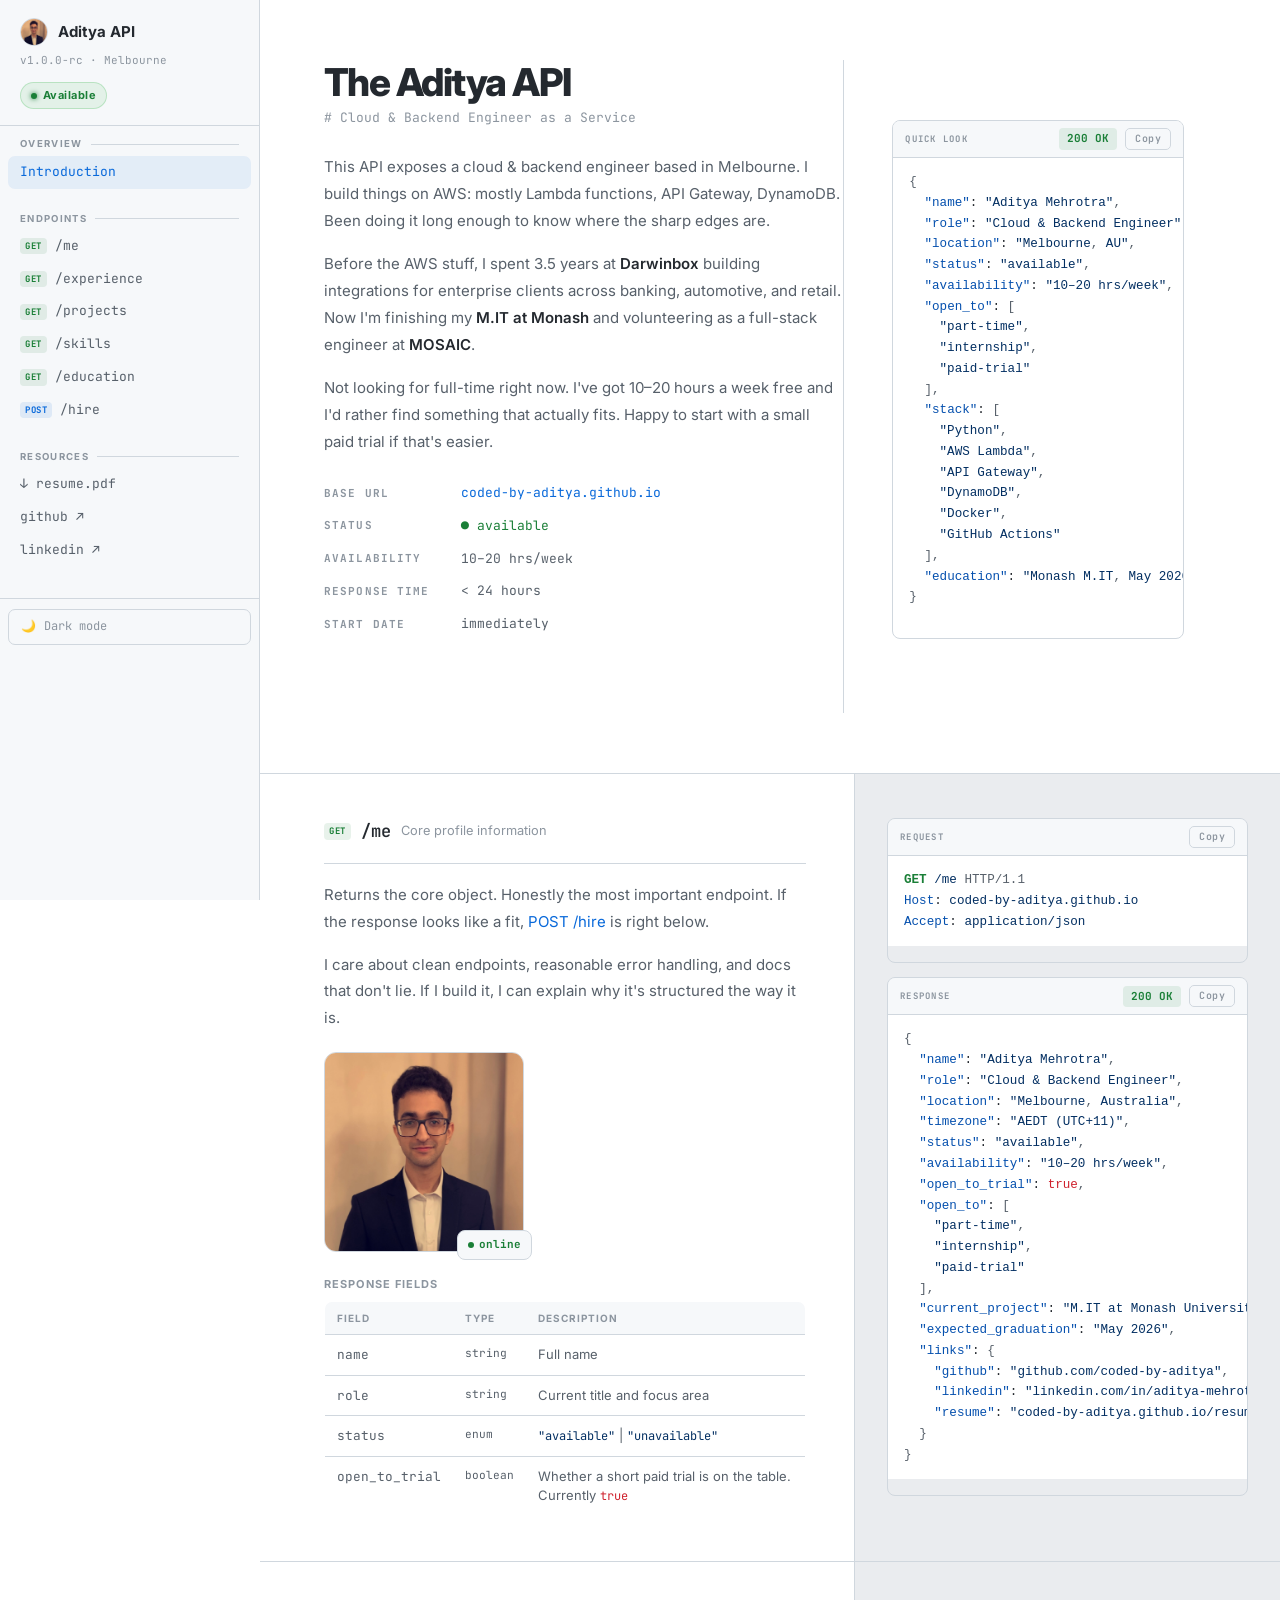
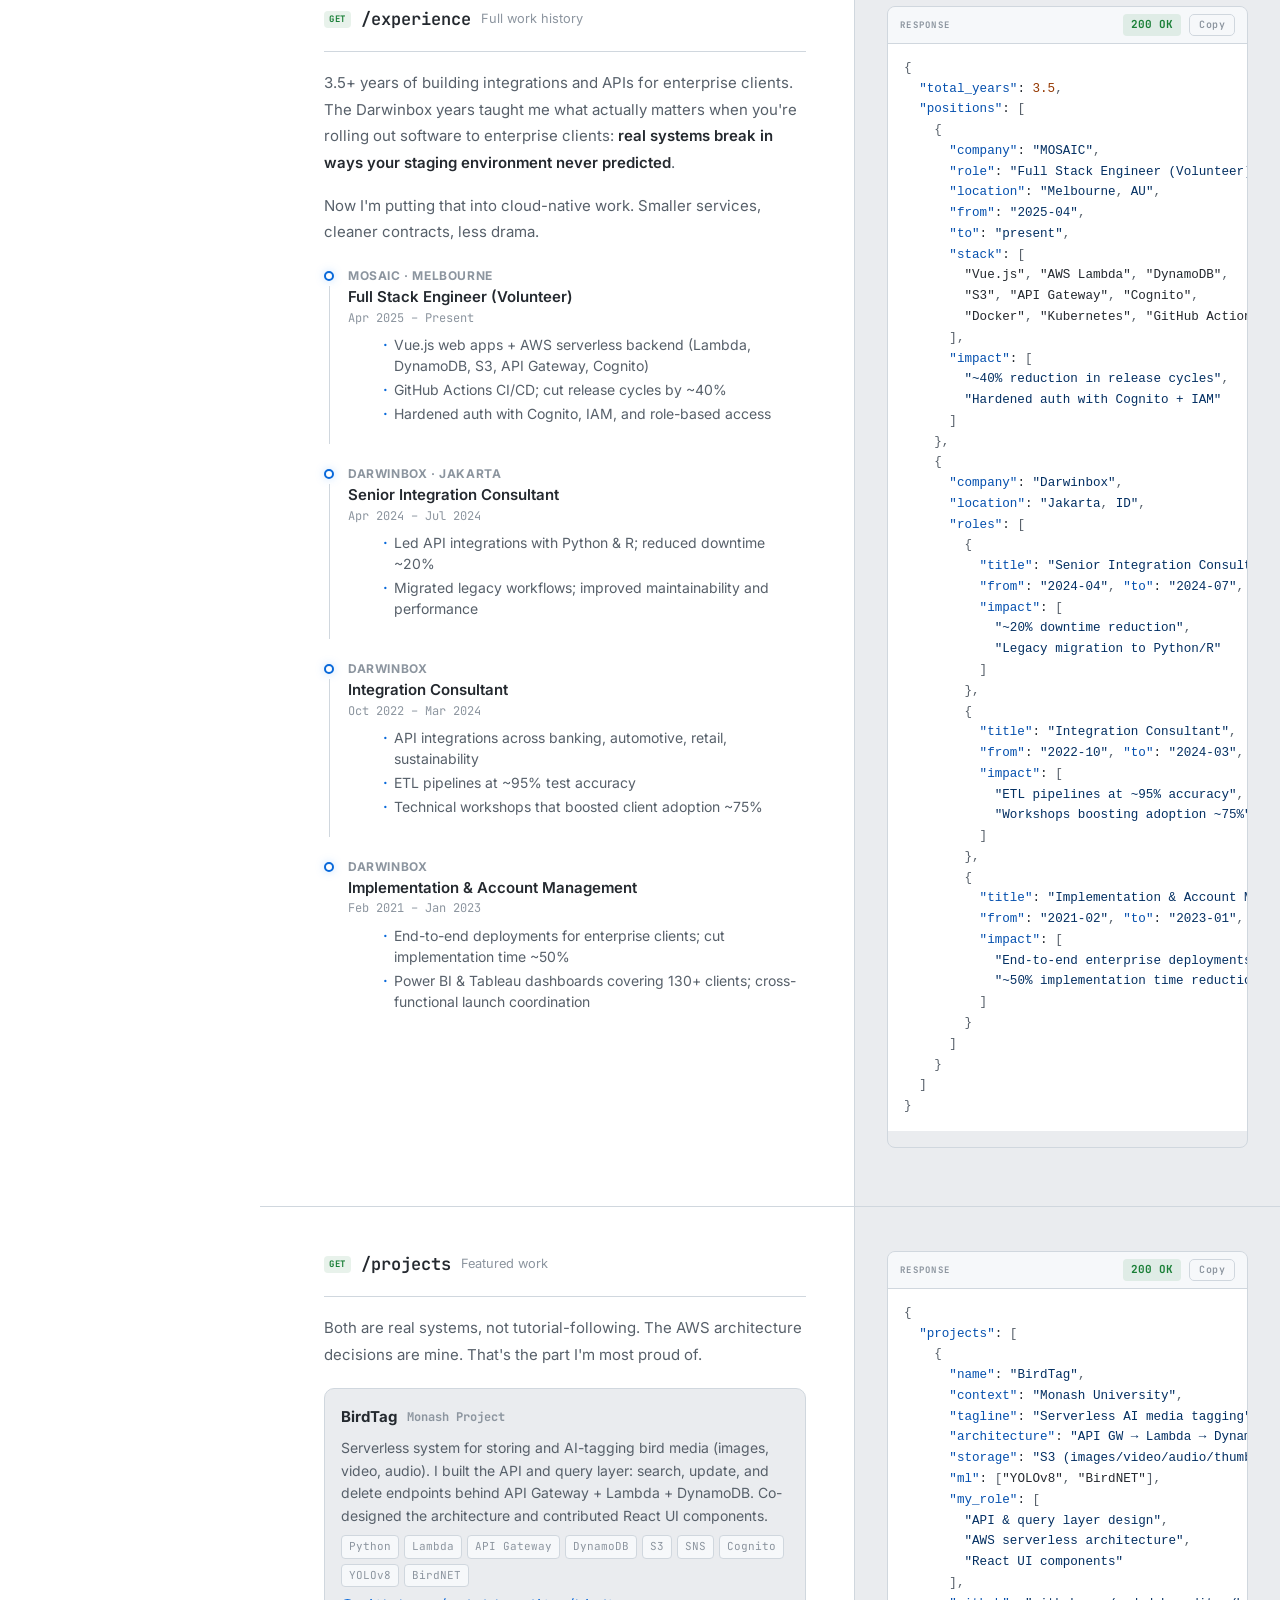
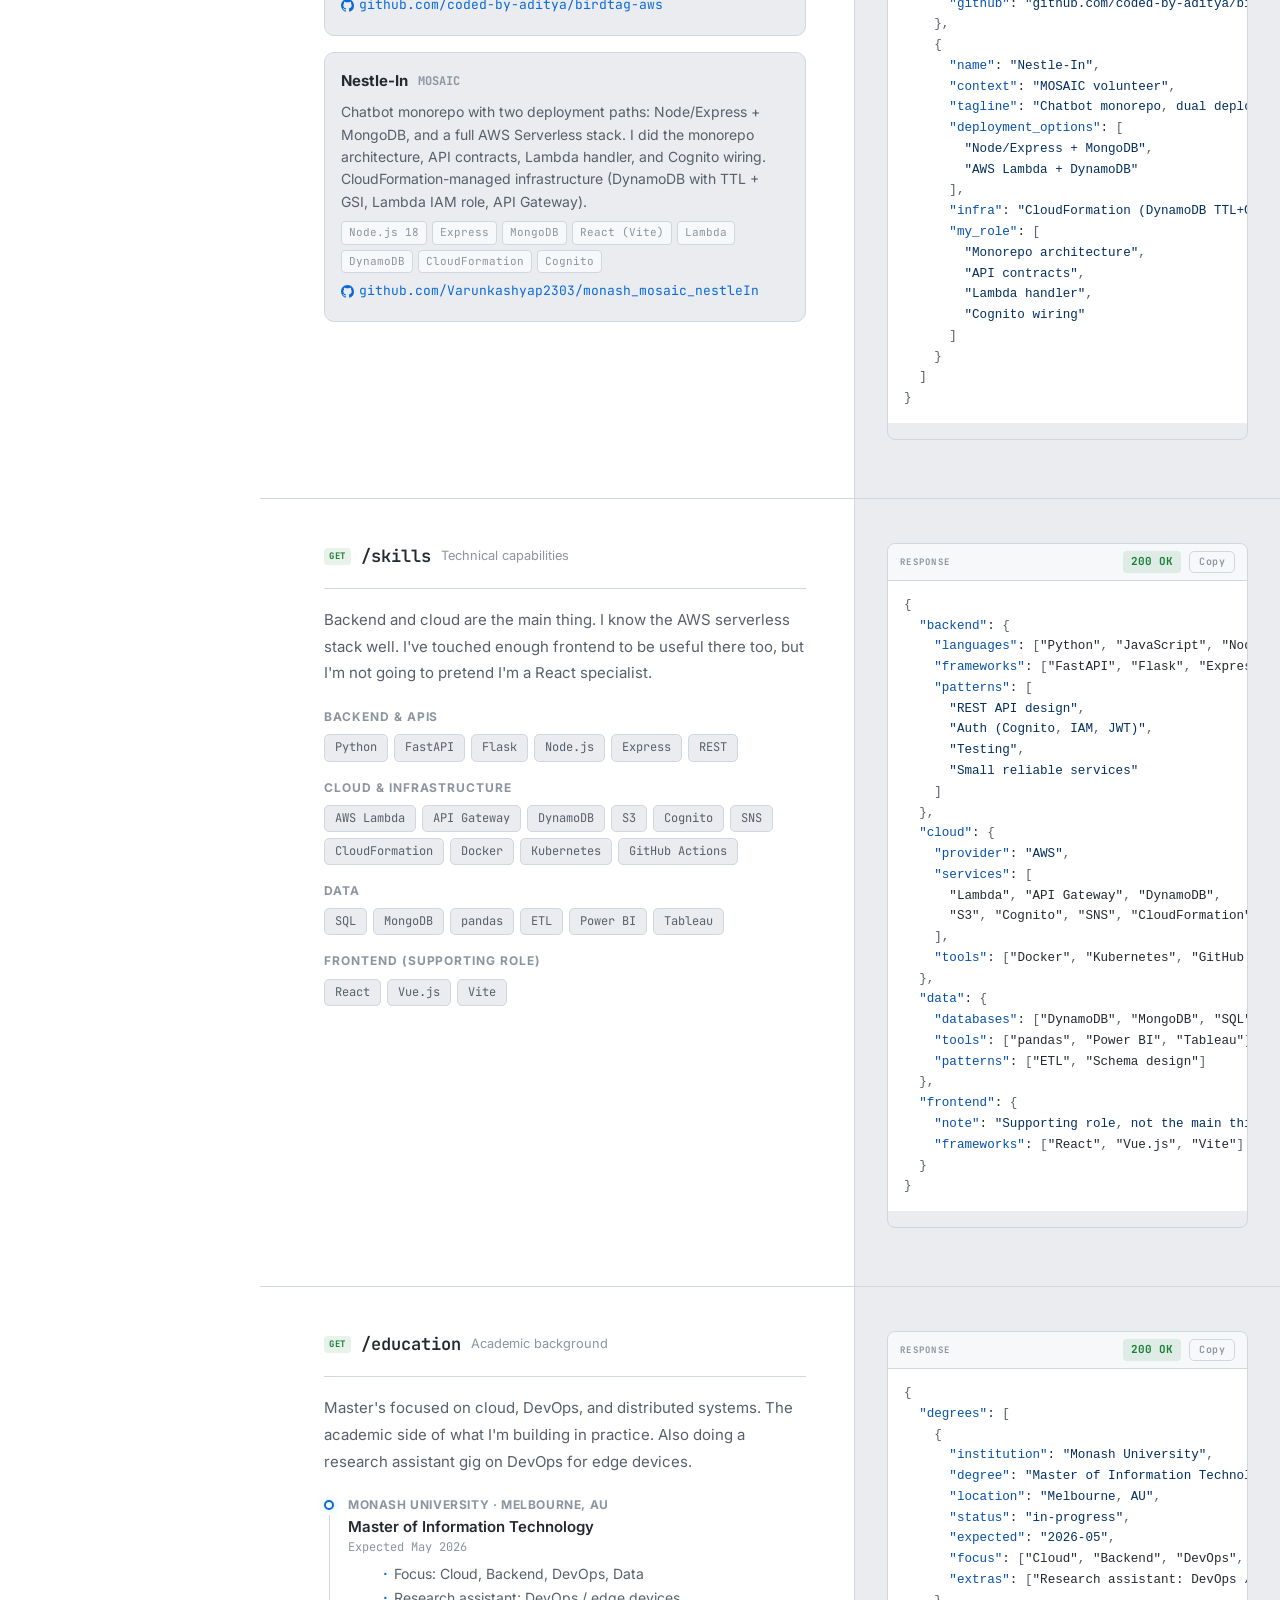
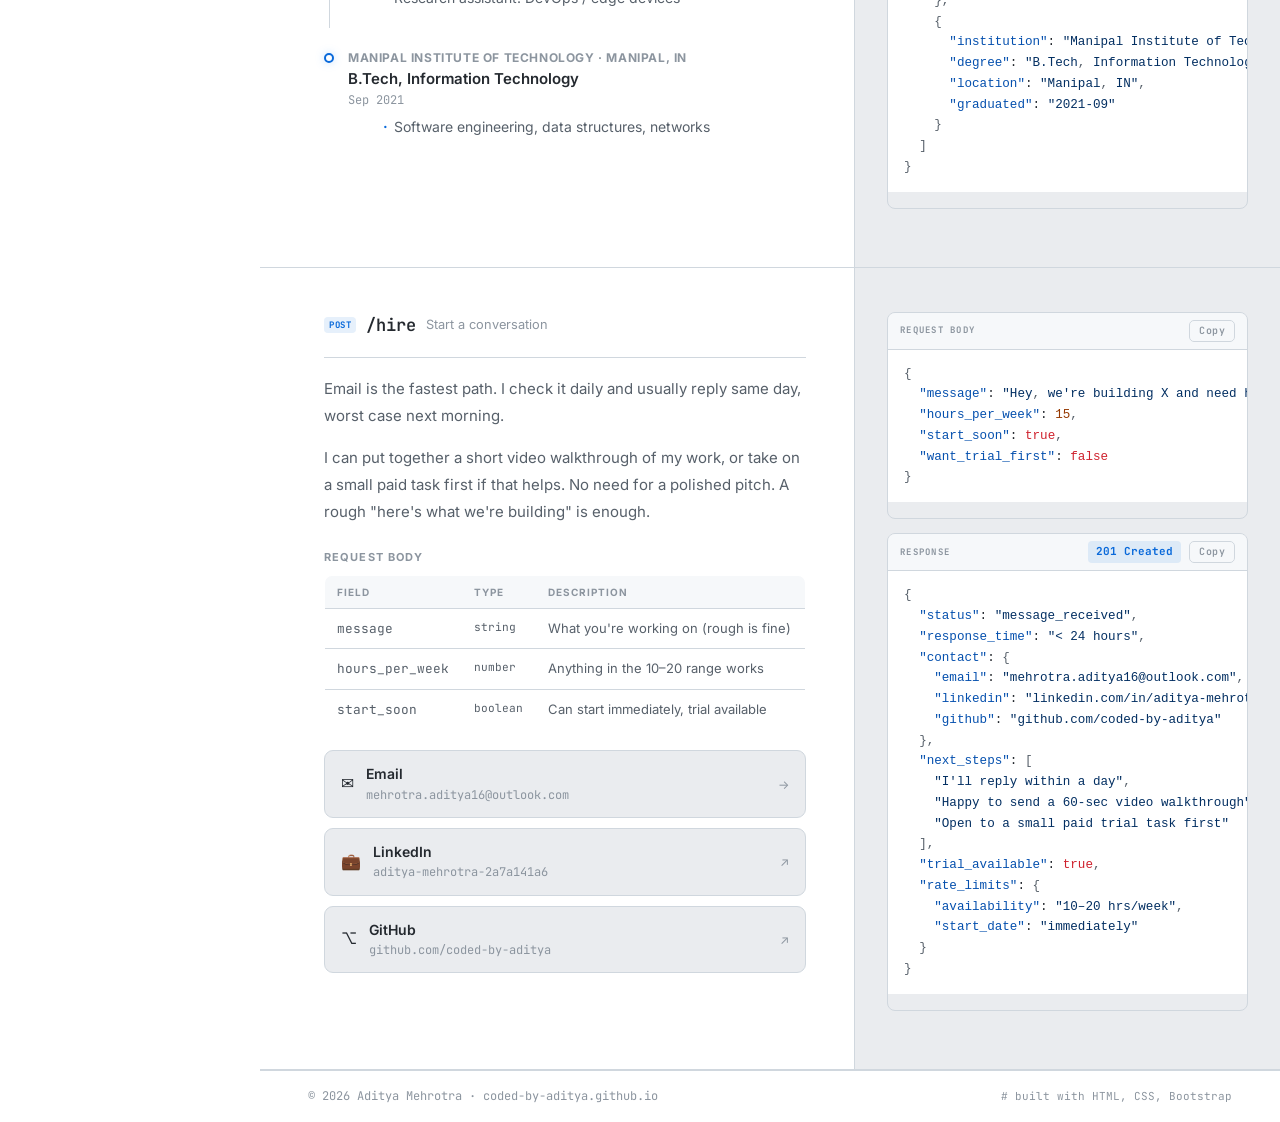
==== commit cf8987a5: "corrections" ====
--- a/index.html
+++ b/index.html
@@ -124,7 +124,7 @@
             </p>
             <p>
               Before the AWS stuff, I spent 3.5 years at <strong>Darwinbox</strong> building
-              integrations for 130+ enterprise clients across banking, automotive, and retail.
+              integrations for enterprise clients across banking, automotive, and retail.
               Now I'm finishing my <strong>M.IT at Monash</strong> and volunteering as a full-stack
               engineer at <strong>MOSAIC</strong>.
             </p>
@@ -306,7 +306,7 @@
           <div class="ep-desc">
             <p>
               3.5+ years of building integrations and APIs for enterprise clients. The Darwinbox
-              years taught me what actually matters when you're rolling out software to 130+ clients:
+              years taught me what actually matters when you're rolling out software to enterprise clients:
               <strong>real systems break in ways your staging environment never predicted</strong>.
             </p>
             <p>
@@ -375,8 +375,8 @@
                 <div class="tl-role">Implementation &amp; Account Management</div>
                 <div class="tl-date">Feb 2021 – Jan 2023</div>
                 <ul class="tl-bullets">
-                  <li>End-to-end deployments for 130+ clients; cut implementation time ~50%</li>
-                  <li>Power BI &amp; Tableau dashboards; cross-functional launch coordination</li>
+                  <li>End-to-end deployments for enterprise clients; cut implementation time ~50%</li>
+                  <li>Power BI &amp; Tableau dashboards covering 130+ clients; cross-functional launch coordination</li>
                 </ul>
               </div>
             </div>
@@ -432,7 +432,7 @@
           "title": "Implementation & Account Mgmt",
           "from": "2021-02", "to": "2023-01",
           "impact": [
-            "130+ client deployments",
+            "End-to-end enterprise deployments",
             "~50% implementation time reduction"
           ]
         }
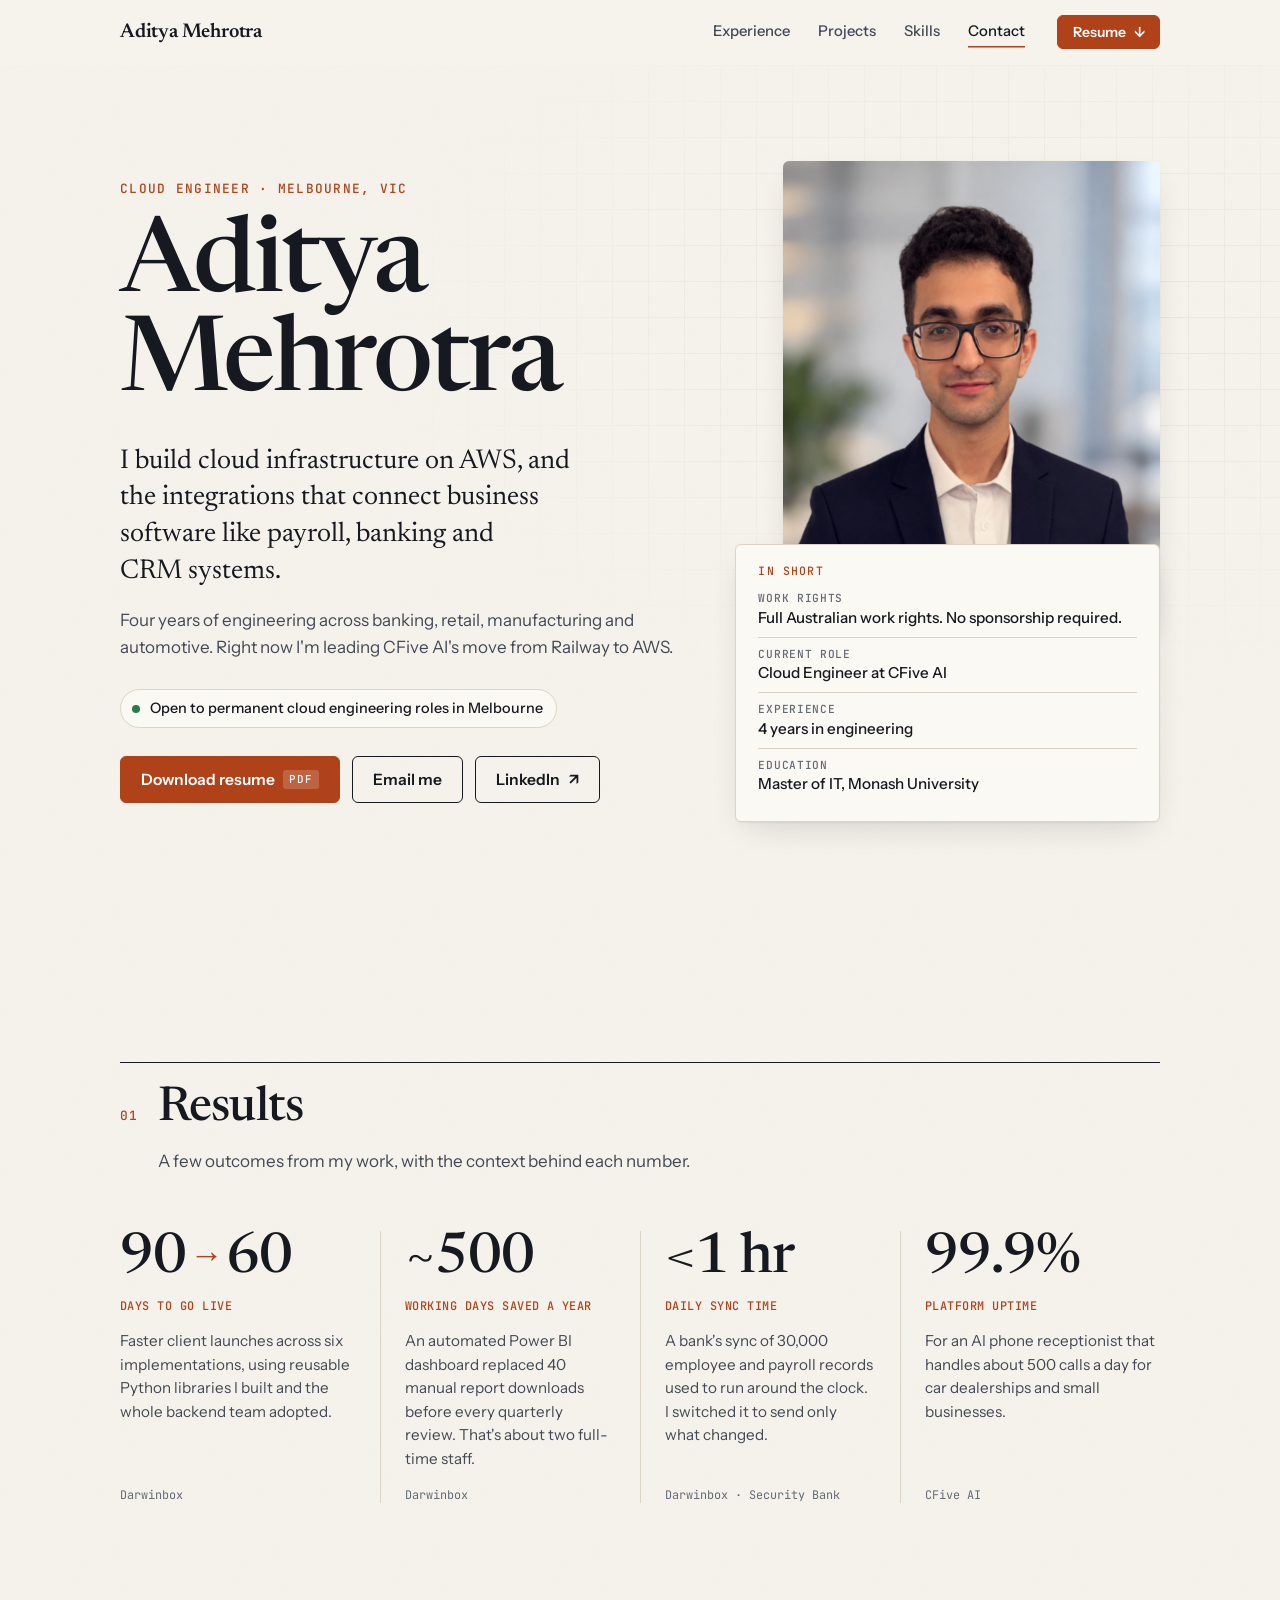
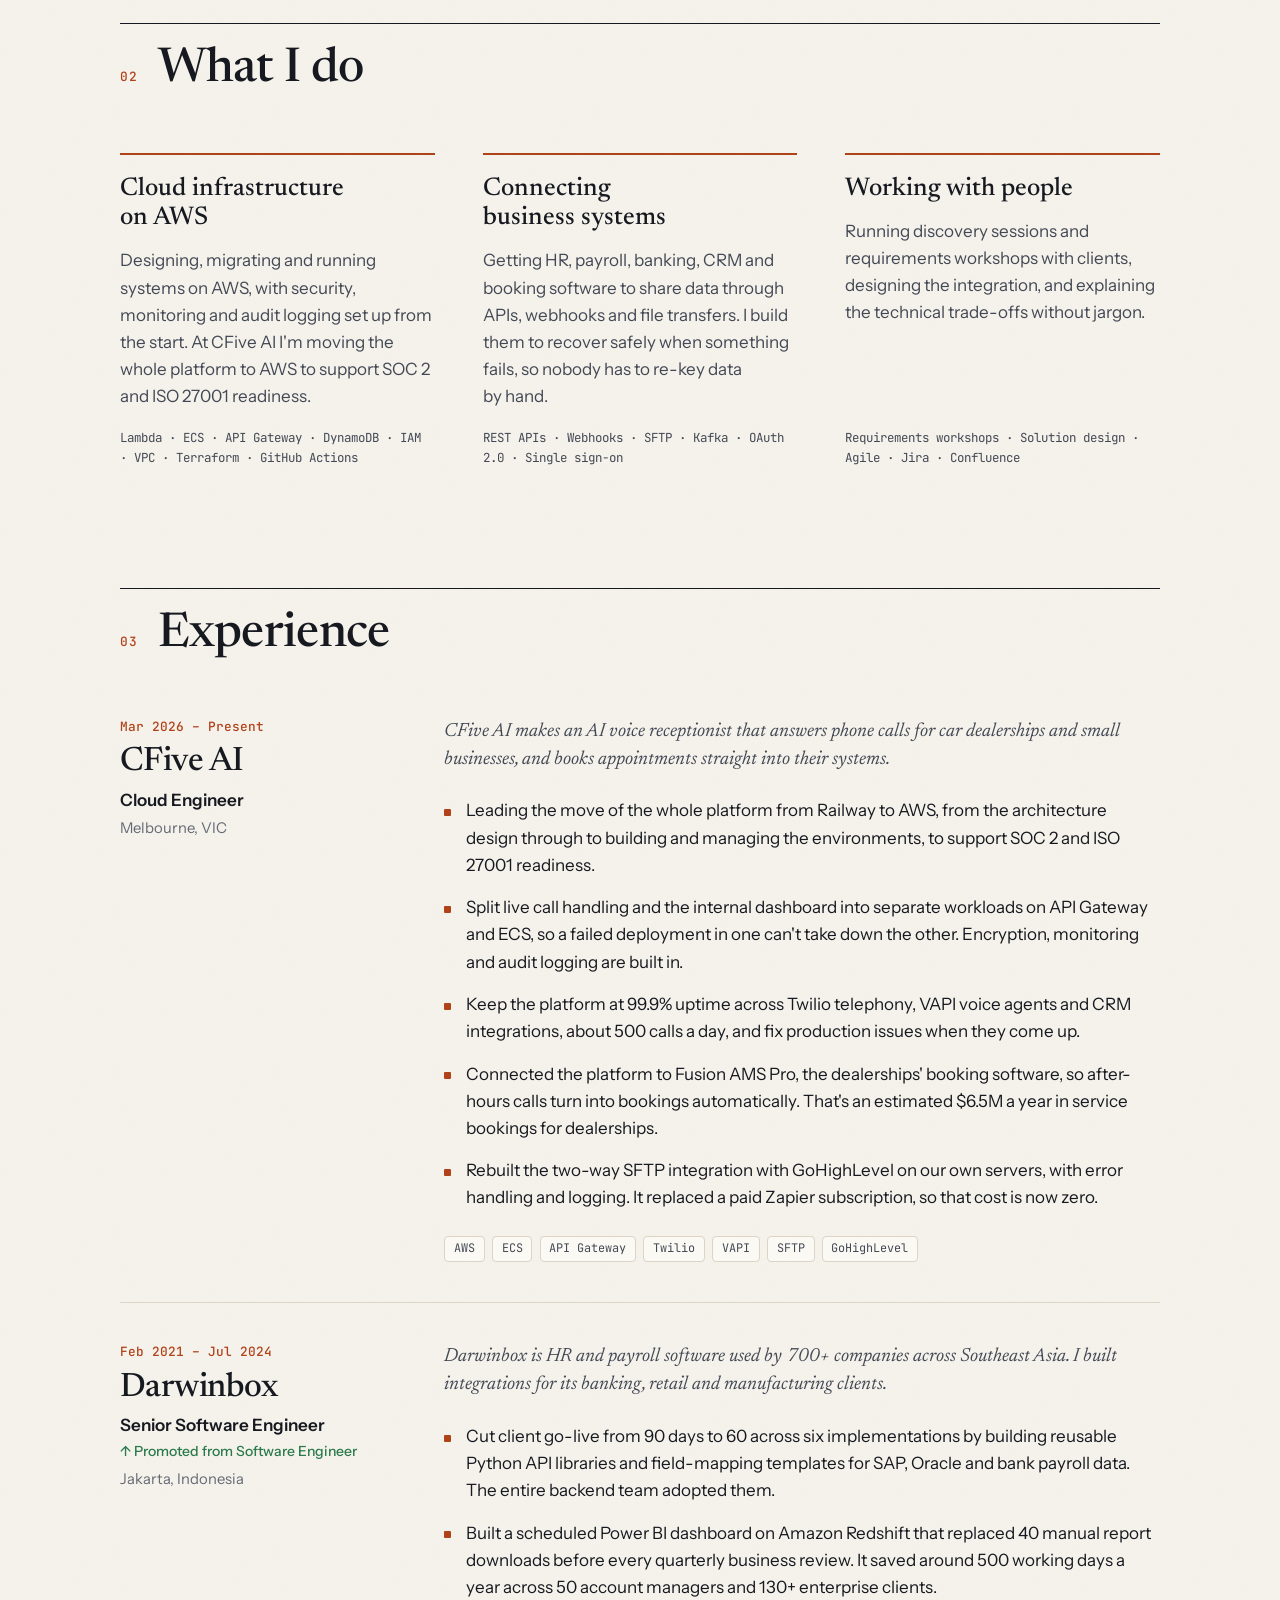
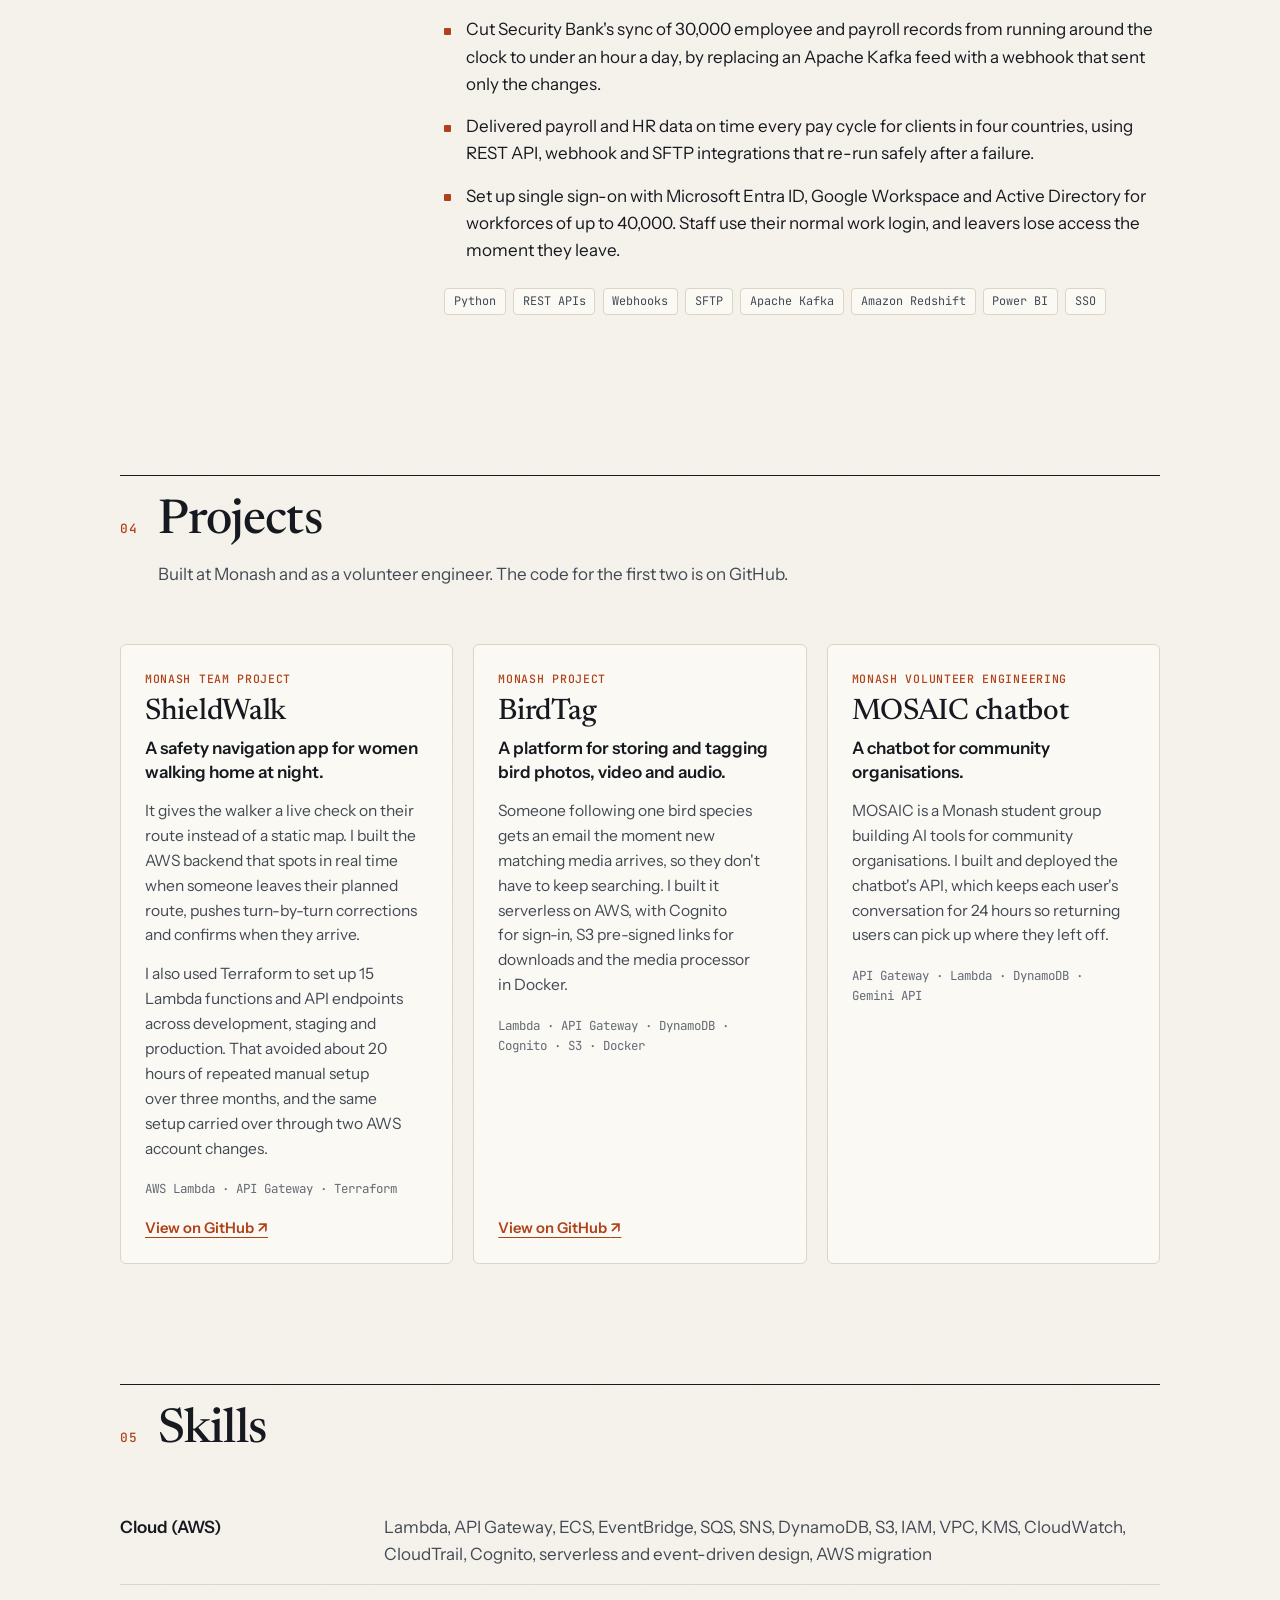
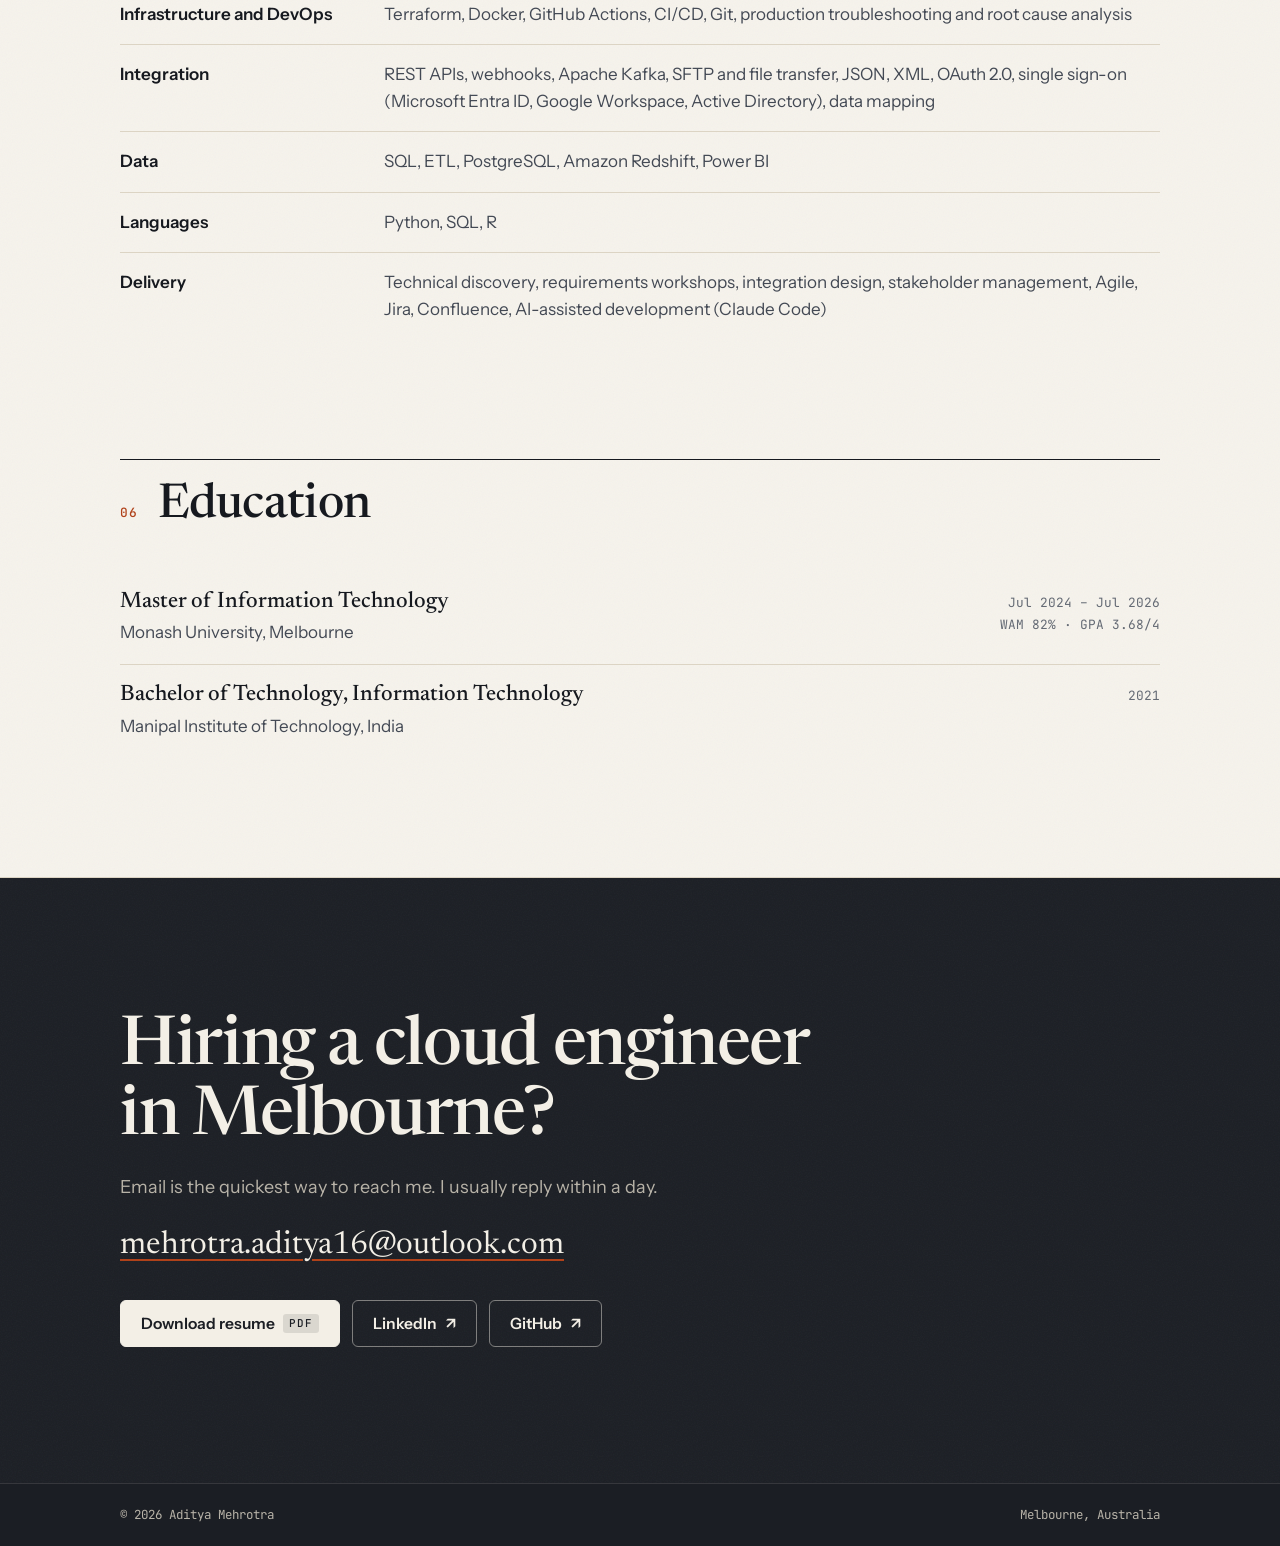
==== commit 64eb2907: "Redesign site for recruiters Replace the API-docs themed page with a plain single-page profile: name" ====
--- a/index.html
+++ b/index.html
@@ -1,888 +1,326 @@
 <!doctype html>
-<html lang="en">
+<html lang="en-AU">
 <head>
   <meta charset="utf-8" />
   <meta name="viewport" content="width=device-width, initial-scale=1" />
-  <title>Aditya Mehrotra · Cloud & Backend Engineer</title>
-  <meta name="description" content="Cloud & Backend Engineer (AWS Serverless, Python, CI/CD). Monash M.IT '26, Melbourne. Open to part-time / internships.">
-  <meta property="og:title" content="Aditya Mehrotra · Cloud & Backend Engineer">
-  <meta property="og:description" content="AWS Serverless · Python · CI/CD · Monash M.IT '26 · Melbourne">
-  <meta property="og:type" content="website">
-  <meta property="og:image" content="assets/headshot.jpeg">
-  <meta name="twitter:card" content="summary_large_image">
+  <title>Aditya Mehrotra | Cloud Engineer, Melbourne</title>
+  <meta name="description" content="Aditya Mehrotra is a cloud engineer in Melbourne with four years of engineering experience. AWS infrastructure, migrations and system integrations. Full Australian work rights, no sponsorship required.">
+  <link rel="canonical" href="https://coded-by-aditya.github.io/">
+  <meta name="theme-color" content="#f6f3ec" media="(prefers-color-scheme: light)">
+  <meta name="theme-color" content="#121417" media="(prefers-color-scheme: dark)">
+
+  <meta property="og:type" content="profile">
+  <meta property="og:url" content="https://coded-by-aditya.github.io/">
+  <meta property="og:title" content="Aditya Mehrotra | Cloud Engineer, Melbourne">
+  <meta property="og:description" content="AWS infrastructure, migrations and system integrations. Four years in engineering. Full Australian work rights.">
+  <meta property="og:image" content="https://coded-by-aditya.github.io/assets/headshot.jpeg">
+  <meta name="twitter:card" content="summary">
+
   <link rel="icon" href="assets/headshot.jpeg">
   <link rel="preconnect" href="https://fonts.googleapis.com">
   <link rel="preconnect" href="https://fonts.gstatic.com" crossorigin>
-  <link href="https://fonts.googleapis.com/css2?family=Inter:wght@400;500;600;700;800&family=JetBrains+Mono:wght@400;500;600;700&display=swap" rel="stylesheet">
-  <link rel="stylesheet" href="https://cdn.jsdelivr.net/npm/bootstrap@5.3.3/dist/css/bootstrap.min.css">
+  <link href="https://fonts.googleapis.com/css2?family=Newsreader:opsz,wght@6..72,400;6..72,500;6..72,600&family=Instrument+Sans:wght@400;500;600&family=JetBrains+Mono:wght@400;500&display=swap" rel="stylesheet">
   <link rel="stylesheet" href="css/style.css">
   <script>
-    (function() {
-      try {
-        var s = localStorage.getItem('theme');
-        var prefersLight = window.matchMedia('(prefers-color-scheme: light)').matches;
-        if (s === 'light' || (!s && prefersLight)) {
-          document.documentElement.classList.add('light');
-        }
-      } catch(_) {}
-    })();
+    document.documentElement.classList.add('js');
+    // If main.js never loads, show everything rather than leave sections hidden.
+    setTimeout(function () { if (!window.__reveal) document.documentElement.classList.add('no-reveal'); }, 2500);
   </script>
-  <style>
-    /* Fade-in utility */
-    .fade-in { opacity: 0; transform: translateY(16px); transition: opacity 0.55s ease, transform 0.55s ease; }
-    .fade-in.d1 { transition-delay: 0.1s; }
-    .fade-in.d2 { transition-delay: 0.2s; }
-    .fade-in.visible { opacity: 1; transform: none; }
-  </style>
+
+  <script type="application/ld+json">
+  {
+    "@context": "https://schema.org",
+    "@type": "Person",
+    "name": "Aditya Mehrotra",
+    "jobTitle": "Cloud Engineer",
+    "url": "https://coded-by-aditya.github.io/",
+    "image": "https://coded-by-aditya.github.io/assets/headshot.jpeg",
+    "email": "mailto:mehrotra.aditya16@outlook.com",
+    "address": { "@type": "PostalAddress", "addressLocality": "Melbourne", "addressRegion": "VIC", "addressCountry": "AU" },
+    "alumniOf": [
+      { "@type": "CollegeOrUniversity", "name": "Monash University" },
+      { "@type": "CollegeOrUniversity", "name": "Manipal Institute of Technology" }
+    ],
+    "sameAs": [
+      "https://www.linkedin.com/in/aditya-mehrotra-mit/",
+      "https://github.com/coded-by-aditya"
+    ]
+  }
+  </script>
 </head>
 <body>
-
-  <!-- ── Sidebar ─────────────────────────────────────── -->
-  <aside class="sidebar offcanvas-lg offcanvas-start" id="sidebarNav" tabindex="-1">
-    <!-- Offcanvas header: only shows on mobile (Bootstrap hides it on lg+) -->
-    <div class="offcanvas-header d-lg-none">
-      <a href="#intro" class="sidebar-logo">
-        <img src="assets/headshot.jpeg" alt="Aditya" class="logo-avatar" />
-        Aditya API
-      </a>
-      <button type="button" class="mob-close" data-bs-dismiss="offcanvas" data-bs-target="#sidebarNav" aria-label="Close">✕</button>
+  <a class="skip" href="#main">Skip to content</a>
+
+  <header class="topbar">
+    <div class="wrap topbar-inner">
+      <a href="#top" class="brand">Aditya Mehrotra</a>
+      <nav class="topnav" aria-label="Sections">
+        <a href="#experience">Experience</a>
+        <a href="#projects">Projects</a>
+        <a href="#skills">Skills</a>
+        <a href="#contact">Contact</a>
+      </nav>
+      <a href="resume.pdf" class="btn btn-small" target="_blank" rel="noopener">Resume <span aria-hidden="true">↓</span></a>
     </div>
-    <!-- Offcanvas body: always rendered -->
-    <div class="offcanvas-body d-flex flex-column p-0">
-      <!-- Desktop top section: hidden on mobile (offcanvas-header takes over) -->
-      <div class="sidebar-top d-none d-lg-block">
-        <a href="#intro" class="sidebar-logo">
-          <img src="assets/headshot.jpeg" alt="Aditya" class="logo-avatar" />
-          Aditya API
-        </a>
-        <div class="sidebar-ver">v1.0.0-rc · Melbourne</div>
-        <div class="avail-pill">
-          <span class="avail-dot"></span>
-          Available
-        </div>
-      </div>
-      <nav class="sidebar-nav flex-grow-1">
-        <div class="nav-grp">
-          <div class="nav-grp-label">Overview</div>
-          <a href="#intro"      class="nav-lnk active">Introduction</a>
-        </div>
-        <div class="nav-grp">
-          <div class="nav-grp-label">Endpoints</div>
-          <a href="#me"         class="nav-lnk"><span class="method get">GET</span>/me</a>
-          <a href="#experience" class="nav-lnk"><span class="method get">GET</span>/experience</a>
-          <a href="#projects"   class="nav-lnk"><span class="method get">GET</span>/projects</a>
-          <a href="#skills"     class="nav-lnk"><span class="method get">GET</span>/skills</a>
-          <a href="#education"  class="nav-lnk"><span class="method get">GET</span>/education</a>
-          <a href="#hire"       class="nav-lnk"><span class="method post">POST</span>/hire</a>
-        </div>
-        <div class="nav-grp">
-          <div class="nav-grp-label">Resources</div>
-          <a href="resume.pdf"  class="nav-lnk" target="_blank">↓ resume.pdf</a>
-          <a href="https://github.com/coded-by-aditya" class="nav-lnk" target="_blank" rel="noopener">github ↗</a>
-          <a href="https://www.linkedin.com/in/aditya-mehrotra-mit/" class="nav-lnk" target="_blank" rel="noopener">linkedin ↗</a>
-        </div>
-      </nav>
-      <div class="sidebar-footer">
-        <button id="theme-toggle" class="theme-btn" aria-label="Toggle color theme">
-          <span id="theme-icon">☀️</span>
-          <span id="theme-label">Light mode</span>
-        </button>
-      </div>
+  </header>
+
+  <main id="main">
+
+    <!-- Intro -->
+    <section class="hero" id="top">
+      <div class="wrap hero-grid">
+        <div class="hero-copy">
+          <p class="eyebrow rise">Cloud Engineer · Melbourne, VIC</p>
+          <h1 class="rise">Aditya Mehrotra</h1>
+          <p class="lede rise">
+            I build cloud infrastructure on AWS, and the integrations that connect
+            business software like payroll, banking and CRM systems.
+          </p>
+          <p class="sublede rise">
+            Four years of engineering across banking, retail, manufacturing and automotive.
+            Right now I'm leading CFive AI's move from Railway to AWS.
+          </p>
+
+          <p class="status rise"><span class="dot" aria-hidden="true"></span>Open to permanent cloud engineering roles in Melbourne</p>
+
+          <div class="cta-row rise">
+            <a href="resume.pdf" class="btn" target="_blank" rel="noopener">Download resume <span class="btn-note">PDF</span></a>
+            <a href="mailto:mehrotra.aditya16@outlook.com" class="btn btn-ghost">Email me</a>
+            <a href="https://www.linkedin.com/in/aditya-mehrotra-mit/" class="btn btn-ghost" target="_blank" rel="noopener">LinkedIn <span aria-hidden="true">↗</span></a>
+          </div>
+        </div>
+
+        <aside class="hero-side rise" aria-label="Quick facts">
+          <img class="portrait" src="assets/headshot.jpeg" alt="Aditya Mehrotra" width="1206" height="1304" fetchpriority="high">
+          <div class="facts">
+            <p class="facts-title">In short</p>
+            <dl>
+              <div><dt>Work rights</dt><dd>Full Australian work rights. No sponsorship required.</dd></div>
+              <div><dt>Current role</dt><dd>Cloud Engineer at CFive AI</dd></div>
+              <div><dt>Experience</dt><dd>4 years in engineering</dd></div>
+              <div><dt>Education</dt><dd>Master of IT, Monash University</dd></div>
+            </dl>
+          </div>
+        </aside>
+      </div>
+    </section>
+
+    <!-- Results -->
+    <section class="section results" id="results" aria-labelledby="results-h">
+      <div class="wrap">
+        <div class="section-head reveal">
+          <p class="label">01</p>
+          <h2 id="results-h">Results</h2>
+          <p class="section-intro">A few outcomes from my work, with the context behind each number.</p>
+        </div>
+        <ul class="figures">
+          <li class="figure reveal">
+            <span class="fig-num">90<span class="fig-arrow">→</span>60</span>
+            <span class="fig-unit">days to go live</span>
+            <p>Faster client launches across six implementations, using reusable Python libraries I built and the whole backend team adopted.</p>
+            <span class="fig-src">Darwinbox</span>
+          </li>
+          <li class="figure reveal">
+            <span class="fig-num">~500</span>
+            <span class="fig-unit">working days saved a year</span>
+            <p>An automated Power BI dashboard replaced 40 manual report downloads before every quarterly review. That's about two full-time staff.</p>
+            <span class="fig-src">Darwinbox</span>
+          </li>
+          <li class="figure reveal">
+            <span class="fig-num">&lt;1 hr</span>
+            <span class="fig-unit">daily sync time</span>
+            <p>A bank's sync of 30,000 employee and payroll records used to run around the clock. I switched it to send only what changed.</p>
+            <span class="fig-src">Darwinbox · Security Bank</span>
+          </li>
+          <li class="figure reveal">
+            <span class="fig-num">99.9%</span>
+            <span class="fig-unit">platform uptime</span>
+            <p>For an AI phone receptionist that handles about 500 calls a day for car dealerships and small businesses.</p>
+            <span class="fig-src">CFive AI</span>
+          </li>
+        </ul>
+      </div>
+    </section>
+
+    <!-- What I do -->
+    <section class="section" id="what-i-do" aria-labelledby="do-h">
+      <div class="wrap">
+        <div class="section-head reveal">
+          <p class="label">02</p>
+          <h2 id="do-h">What I do</h2>
+        </div>
+        <div class="pillars">
+          <article class="pillar reveal">
+            <h3>Cloud infrastructure on AWS</h3>
+            <p>Designing, migrating and running systems on AWS, with security, monitoring and audit logging set up from the start. At CFive AI I'm moving the whole platform to AWS to support SOC 2 and ISO 27001 readiness.</p>
+            <p class="tools">Lambda · ECS · API Gateway · DynamoDB · IAM · VPC · Terraform · GitHub Actions</p>
+          </article>
+          <article class="pillar reveal">
+            <h3>Connecting business systems</h3>
+            <p>Getting HR, payroll, banking, CRM and booking software to share data through APIs, webhooks and file transfers. I build them to recover safely when something fails, so nobody has to re-key data by hand.</p>
+            <p class="tools">REST APIs · Webhooks · SFTP · Kafka · OAuth 2.0 · Single sign-on</p>
+          </article>
+          <article class="pillar reveal">
+            <h3>Working with people</h3>
+            <p>Running discovery sessions and requirements workshops with clients, designing the integration, and explaining the technical trade-offs without jargon.</p>
+            <p class="tools">Requirements workshops · Solution design · Agile · Jira · Confluence</p>
+          </article>
+        </div>
+      </div>
+    </section>
+
+    <!-- Experience -->
+    <section class="section" id="experience" aria-labelledby="exp-h">
+      <div class="wrap">
+        <div class="section-head reveal">
+          <p class="label">03</p>
+          <h2 id="exp-h">Experience</h2>
+        </div>
+
+        <article class="role reveal">
+          <div class="role-meta">
+            <p class="role-dates">Mar 2026 – Present</p>
+            <h3 class="role-company">CFive AI</h3>
+            <p class="role-title">Cloud Engineer</p>
+            <p class="role-place">Melbourne, VIC</p>
+          </div>
+          <div class="role-body">
+            <p class="role-context">CFive AI makes an AI voice receptionist that answers phone calls for car dealerships and small businesses, and books appointments straight into their systems.</p>
+            <ul>
+              <li>Leading the move of the whole platform from Railway to AWS, from the architecture design through to building and managing the environments, to support SOC 2 and ISO 27001 readiness.</li>
+              <li>Split live call handling and the internal dashboard into separate workloads on API Gateway and ECS, so a failed deployment in one can't take down the other. Encryption, monitoring and audit logging are built in.</li>
+              <li>Keep the platform at 99.9% uptime across Twilio telephony, VAPI voice agents and CRM integrations, about 500 calls a day, and fix production issues when they come up.</li>
+              <li>Connected the platform to Fusion AMS Pro, the dealerships' booking software, so after-hours calls turn into bookings automatically. That's an estimated $6.5M a year in service bookings for dealerships.</li>
+              <li>Rebuilt the two-way SFTP integration with GoHighLevel on our own servers, with error handling and logging. It replaced a paid Zapier subscription, so that cost is now zero.</li>
+            </ul>
+            <p class="tags"><span>AWS</span><span>ECS</span><span>API Gateway</span><span>Twilio</span><span>VAPI</span><span>SFTP</span><span>GoHighLevel</span></p>
+          </div>
+        </article>
+
+        <article class="role reveal">
+          <div class="role-meta">
+            <p class="role-dates">Feb 2021 – Jul 2024</p>
+            <h3 class="role-company">Darwinbox</h3>
+            <p class="role-title">Senior Software Engineer</p>
+            <p class="role-promo">Promoted from Software Engineer</p>
+            <p class="role-place">Jakarta, Indonesia</p>
+          </div>
+          <div class="role-body">
+            <p class="role-context">Darwinbox is HR and payroll software used by 700+ companies across Southeast Asia. I built integrations for its banking, retail and manufacturing clients.</p>
+            <ul>
+              <li>Cut client go-live from 90 days to 60 across six implementations by building reusable Python API libraries and field-mapping templates for SAP, Oracle and bank payroll data. The entire backend team adopted them.</li>
+              <li>Built a scheduled Power BI dashboard on Amazon Redshift that replaced 40 manual report downloads before every quarterly business review. It saved around 500 working days a year across 50 account managers and 130+ enterprise clients.</li>
+              <li>Cut Security Bank's sync of 30,000 employee and payroll records from running around the clock to under an hour a day, by replacing an Apache Kafka feed with a webhook that sent only the changes.</li>
+              <li>Delivered payroll and HR data on time every pay cycle for clients in four countries, using REST API, webhook and SFTP integrations that re-run safely after a failure.</li>
+              <li>Set up single sign-on with Microsoft Entra ID, Google Workspace and Active Directory for workforces of up to 40,000. Staff use their normal work login, and leavers lose access the moment they leave.</li>
+            </ul>
+            <p class="tags"><span>Python</span><span>REST APIs</span><span>Webhooks</span><span>SFTP</span><span>Apache Kafka</span><span>Amazon Redshift</span><span>Power BI</span><span>SSO</span></p>
+          </div>
+        </article>
+      </div>
+    </section>
+
+    <!-- Projects -->
+    <section class="section" id="projects" aria-labelledby="proj-h">
+      <div class="wrap">
+        <div class="section-head reveal">
+          <p class="label">04</p>
+          <h2 id="proj-h">Projects</h2>
+          <p class="section-intro">Built at Monash and as a volunteer engineer. The code for the first two is on GitHub.</p>
+        </div>
+
+        <div class="projects">
+          <article class="project reveal">
+            <p class="project-ctx">Monash team project</p>
+            <h3>ShieldWalk</h3>
+            <p class="project-what">A safety navigation app for women walking home at night.</p>
+            <p>It gives the walker a live check on their route instead of a static map. I built the AWS backend that spots in real time when someone leaves their planned route, pushes turn-by-turn corrections and confirms when they arrive.</p>
+            <p>I also used Terraform to set up 15 Lambda functions and API endpoints across development, staging and production. That avoided about 20 hours of repeated manual setup over three months, and the same setup carried over through two AWS account changes.</p>
+            <p class="tools">AWS Lambda · API Gateway · Terraform</p>
+            <a class="project-link" href="https://github.com/coded-by-aditya/FIT5120-TE10-ShieldWalk" target="_blank" rel="noopener">View on GitHub <span aria-hidden="true">↗</span></a>
+          </article>
+
+          <article class="project reveal">
+            <p class="project-ctx">Monash project</p>
+            <h3>BirdTag</h3>
+            <p class="project-what">A platform for storing and tagging bird photos, video and audio.</p>
+            <p>Someone following one bird species gets an email the moment new matching media arrives, so they don't have to keep searching. I built it serverless on AWS, with Cognito for sign-in, S3 pre-signed links for downloads and the media processor in Docker.</p>
+            <p class="tools">Lambda · API Gateway · DynamoDB · Cognito · S3 · Docker</p>
+            <a class="project-link" href="https://github.com/coded-by-aditya/birdtag-aws" target="_blank" rel="noopener">View on GitHub <span aria-hidden="true">↗</span></a>
+          </article>
+
+          <article class="project reveal">
+            <p class="project-ctx">Monash volunteer engineering</p>
+            <h3>MOSAIC chatbot</h3>
+            <p class="project-what">A chatbot for community organisations.</p>
+            <p>MOSAIC is a Monash student group building AI tools for community organisations. I built and deployed the chatbot's API, which keeps each user's conversation for 24 hours so returning users can pick up where they left off.</p>
+            <p class="tools">API Gateway · Lambda · DynamoDB · Gemini API</p>
+          </article>
+        </div>
+      </div>
+    </section>
+
+    <!-- Skills + education -->
+    <section class="section" id="skills" aria-labelledby="skills-h">
+      <div class="wrap">
+        <div class="section-head reveal">
+          <p class="label">05</p>
+          <h2 id="skills-h">Skills</h2>
+        </div>
+        <dl class="skills reveal">
+          <div><dt>Cloud (AWS)</dt><dd>Lambda, API Gateway, ECS, EventBridge, SQS, SNS, DynamoDB, S3, IAM, VPC, KMS, CloudWatch, CloudTrail, Cognito, serverless and event-driven design, AWS migration</dd></div>
+          <div><dt>Infrastructure and DevOps</dt><dd>Terraform, Docker, GitHub Actions, CI/CD, Git, production troubleshooting and root cause analysis</dd></div>
+          <div><dt>Integration</dt><dd>REST APIs, webhooks, Apache Kafka, SFTP and file transfer, JSON, XML, OAuth 2.0, single sign-on (Microsoft Entra ID, Google Workspace, Active Directory), data mapping</dd></div>
+          <div><dt>Data</dt><dd>SQL, ETL, PostgreSQL, Amazon Redshift, Power BI</dd></div>
+          <div><dt>Languages</dt><dd>Python, SQL, R</dd></div>
+          <div><dt>Delivery</dt><dd>Technical discovery, requirements workshops, integration design, stakeholder management, Agile, Jira, Confluence, AI-assisted development (Claude Code)</dd></div>
+        </dl>
+
+        <div class="section-head section-head-sub reveal">
+          <p class="label">06</p>
+          <h2>Education</h2>
+        </div>
+        <ul class="edu reveal">
+          <li>
+            <div>
+              <h3>Master of Information Technology</h3>
+              <p>Monash University, Melbourne</p>
+            </div>
+            <p class="edu-side"><span>Jul 2024 – Jul 2026</span><span>WAM 82% · GPA 3.68/4</span></p>
+          </li>
+          <li>
+            <div>
+              <h3>Bachelor of Technology, Information Technology</h3>
+              <p>Manipal Institute of Technology, India</p>
+            </div>
+            <p class="edu-side"><span>2021</span></p>
+          </li>
+        </ul>
+      </div>
+    </section>
+
+    <!-- Contact -->
+    <section class="contact" id="contact" aria-labelledby="contact-h">
+      <div class="wrap contact-inner reveal">
+        <h2 id="contact-h">Hiring a cloud engineer in Melbourne?</h2>
+        <p>Email is the quickest way to reach me. I usually reply within a day.</p>
+        <a class="contact-email" href="mailto:mehrotra.aditya16@outlook.com">mehrotra.aditya16@outlook.com</a>
+        <div class="cta-row">
+          <a href="resume.pdf" class="btn btn-light" target="_blank" rel="noopener">Download resume <span class="btn-note">PDF</span></a>
+          <a href="https://www.linkedin.com/in/aditya-mehrotra-mit/" class="btn btn-outline-light" target="_blank" rel="noopener">LinkedIn <span aria-hidden="true">↗</span></a>
+          <a href="https://github.com/coded-by-aditya" class="btn btn-outline-light" target="_blank" rel="noopener">GitHub <span aria-hidden="true">↗</span></a>
+        </div>
+      </div>
+    </section>
+  </main>
+
+  <footer class="footer">
+    <div class="wrap footer-inner">
+      <span>© <span id="year">2026</span> Aditya Mehrotra</span>
+      <span>Melbourne, Australia</span>
     </div>
-  </aside>
-
-  <!-- ── Mobile bar ────────────────────────────────────── -->
-  <nav class="mob-bar d-lg-none">
-    <div class="mob-title">
-      <img src="assets/headshot.jpeg" alt="Aditya" class="logo-avatar" />
-      Aditya API
-    </div>
-    <div class="mob-bar-actions">
-      <button id="mob-theme-toggle" class="mob-theme-btn" aria-label="Toggle color theme">☀️</button>
-      <button class="mob-menu-btn" data-bs-toggle="offcanvas" data-bs-target="#sidebarNav" aria-controls="sidebarNav">
-        ☰ <span class="mob-menu-txt">Menu</span>
-      </button>
-    </div>
-  </nav>
-
-  <!-- ── Main ──────────────────────────────────────────── -->
-  <main class="main">
-
-    <!-- Introduction -->
-    <section id="intro" class="intro">
-      <div class="row g-0">
-        <div class="col-xl-7 intro-left fade-in">
-          <div class="intro-heading">
-            <h1>The Aditya API</h1>
-            <div class="intro-tagline"># Cloud &amp; Backend Engineer as a Service</div>
-          </div>
-          <div class="intro-body">
-            <p>
-              This API exposes a cloud &amp; backend engineer based in Melbourne. I build things on
-              AWS: mostly Lambda functions, API Gateway, DynamoDB. Been doing it long enough
-              to know where the sharp edges are.
-            </p>
-            <p>
-              Before the AWS stuff, I spent 3.5 years at <strong>Darwinbox</strong> building
-              integrations for enterprise clients across banking, automotive, and retail.
-              Now I'm finishing my <strong>M.IT at Monash</strong> and volunteering as a full-stack
-              engineer at <strong>MOSAIC</strong>.
-            </p>
-            <p>
-              Not looking for full-time right now. I've got 10–20 hours a week free and I'd
-              rather find something that actually fits. Happy to start with a small paid trial if
-              that's easier.
-            </p>
-          </div>
-          <div class="intro-meta">
-            <span class="meta-key">Base URL</span>
-            <span class="meta-val accent">coded-by-aditya.github.io</span>
-
-            <span class="meta-key">Status</span>
-            <span class="meta-val green">● available</span>
-
-            <span class="meta-key">Availability</span>
-            <span class="meta-val">10–20 hrs/week</span>
-
-            <span class="meta-key">Response time</span>
-            <span class="meta-val">&lt; 24 hours</span>
-
-            <span class="meta-key">Start date</span>
-            <span class="meta-val">immediately</span>
-          </div>
-        </div>
-        <div class="col-xl-5 intro-right fade-in d1 d-none d-xl-flex">
-          <div class="code-block">
-            <div class="code-hd">
-              <span class="code-label">Quick look</span>
-              <span class="code-status ok">200 OK</span>
-              <button class="copy-btn">Copy</button>
-            </div>
-            <pre class="code-pre"><code class="json-hl">{
-  "name": "Aditya Mehrotra",
-  "role": "Cloud & Backend Engineer",
-  "location": "Melbourne, AU",
-  "status": "available",
-  "availability": "10–20 hrs/week",
-  "open_to": [
-    "part-time",
-    "internship",
-    "paid-trial"
-  ],
-  "stack": [
-    "Python",
-    "AWS Lambda",
-    "API Gateway",
-    "DynamoDB",
-    "Docker",
-    "GitHub Actions"
-  ],
-  "education": "Monash M.IT, May 2026"
-}</code></pre>
-          </div>
-        </div>
-      </div>
-    </section>
-
-    <!-- GET /me -->
-    <section id="me" class="ep">
-      <div class="row g-0">
-        <div class="col-lg ep-l fade-in">
-          <div class="ep-head">
-            <span class="method get">GET</span>
-            <code class="ep-path">/me</code>
-            <span class="ep-one">Core profile information</span>
-          </div>
-          <div class="ep-divider"></div>
-          <div class="ep-desc">
-            <p>
-              Returns the core object. Honestly the most important endpoint. If the response looks
-              like a fit, <a href="#hire">POST /hire</a> is right below.
-            </p>
-            <p>
-              I care about clean endpoints, reasonable error handling, and docs that don't lie.
-              If I build it, I can explain why it's structured the way it is.
-            </p>
-          </div>
-
-          <div class="photo-wrap" style="margin-top:20px">
-            <img
-              src="assets/headshot.jpeg"
-              alt="Aditya Mehrotra"
-              width="400" height="400"
-              loading="eager" decoding="async" fetchpriority="high"
-            />
-            <div class="photo-status">
-              <span style="width:6px;height:6px;border-radius:50%;background:var(--green);display:inline-block;"></span>
-              online
-            </div>
-          </div>
-
-          <div class="attr-title">Response fields</div>
-          <div class="attr-wrap"><table class="attr-table">
-            <thead>
-              <tr>
-                <th>field</th>
-                <th>type</th>
-                <th>description</th>
-              </tr>
-            </thead>
-            <tbody>
-              <tr>
-                <td class="attr-key">name</td>
-                <td class="attr-type">string</td>
-                <td>Full name</td>
-              </tr>
-              <tr>
-                <td class="attr-key">role</td>
-                <td class="attr-type">string</td>
-                <td>Current title and focus area</td>
-              </tr>
-              <tr>
-                <td class="attr-key">status</td>
-                <td class="attr-type">enum</td>
-                <td><code style="font-family:var(--mono);font-size:0.75rem;color:var(--syn-str)">"available"</code> | <code style="font-family:var(--mono);font-size:0.75rem;color:var(--syn-str)">"unavailable"</code></td>
-              </tr>
-              <tr>
-                <td class="attr-key">open_to_trial</td>
-                <td class="attr-type">boolean</td>
-                <td>Whether a short paid trial is on the table. Currently <code style="font-family:var(--mono);font-size:0.75rem;color:var(--syn-bool)">true</code></td>
-              </tr>
-            </tbody>
-          </table></div>
-        </div>
-        <div class="col-lg-5 ep-r fade-in d1">
-          <div class="code-block">
-            <div class="code-hd">
-              <span class="code-label">Request</span>
-              <button class="copy-btn">Copy</button>
-            </div>
-            <pre class="code-pre"><code class="http-hl">GET /me HTTP/1.1
-Host: coded-by-aditya.github.io
-Accept: application/json</code></pre>
-          </div>
-          <div class="code-block">
-            <div class="code-hd">
-              <span class="code-label">Response</span>
-              <span class="code-status ok">200 OK</span>
-              <button class="copy-btn">Copy</button>
-            </div>
-            <pre class="code-pre"><code class="json-hl">{
-  "name": "Aditya Mehrotra",
-  "role": "Cloud & Backend Engineer",
-  "location": "Melbourne, Australia",
-  "timezone": "AEDT (UTC+11)",
-  "status": "available",
-  "availability": "10–20 hrs/week",
-  "open_to_trial": true,
-  "open_to": [
-    "part-time",
-    "internship",
-    "paid-trial"
-  ],
-  "current_project": "M.IT at Monash University",
-  "expected_graduation": "May 2026",
-  "links": {
-    "github": "github.com/coded-by-aditya",
-    "linkedin": "linkedin.com/in/aditya-mehrotra-mit",
-    "resume": "coded-by-aditya.github.io/resume.pdf"
-  }
-}</code></pre>
-          </div>
-        </div>
-      </div>
-    </section>
-
-    <!-- GET /experience -->
-    <section id="experience" class="ep">
-      <div class="row g-0">
-        <div class="col-lg ep-l fade-in">
-          <div class="ep-head">
-            <span class="method get">GET</span>
-            <code class="ep-path">/experience</code>
-            <span class="ep-one">Full work history</span>
-          </div>
-          <div class="ep-divider"></div>
-          <div class="ep-desc">
-            <p>
-              3.5+ years of building integrations and APIs for enterprise clients. The Darwinbox
-              years taught me what actually matters when you're rolling out software to enterprise clients:
-              <strong>real systems break in ways your staging environment never predicted</strong>.
-            </p>
-            <p>
-              Now I'm putting that into cloud-native work. Smaller services, cleaner contracts,
-              less drama.
-            </p>
-          </div>
-
-          <div class="tl">
-            <div class="tl-item">
-              <div class="tl-dot-col">
-                <div class="tl-dot"></div>
-                <div class="tl-line"></div>
-              </div>
-              <div class="tl-body">
-                <div class="tl-company">MOSAIC · Melbourne</div>
-                <div class="tl-role">Full Stack Engineer (Volunteer)</div>
-                <div class="tl-date">Apr 2025 – Present</div>
-                <ul class="tl-bullets">
-                  <li>Vue.js web apps + AWS serverless backend (Lambda, DynamoDB, S3, API Gateway, Cognito)</li>
-                  <li>GitHub Actions CI/CD; cut release cycles by ~40%</li>
-                  <li>Hardened auth with Cognito, IAM, and role-based access</li>
-                </ul>
-              </div>
-            </div>
-
-            <div class="tl-item">
-              <div class="tl-dot-col">
-                <div class="tl-dot"></div>
-                <div class="tl-line"></div>
-              </div>
-              <div class="tl-body">
-                <div class="tl-company">Darwinbox · Jakarta</div>
-                <div class="tl-role">Senior Integration Consultant</div>
-                <div class="tl-date">Apr 2024 – Jul 2024</div>
-                <ul class="tl-bullets">
-                  <li>Led API integrations with Python &amp; R; reduced downtime ~20%</li>
-                  <li>Migrated legacy workflows; improved maintainability and performance</li>
-                </ul>
-              </div>
-            </div>
-
-            <div class="tl-item">
-              <div class="tl-dot-col">
-                <div class="tl-dot"></div>
-                <div class="tl-line"></div>
-              </div>
-              <div class="tl-body">
-                <div class="tl-company">Darwinbox</div>
-                <div class="tl-role">Integration Consultant</div>
-                <div class="tl-date">Oct 2022 – Mar 2024</div>
-                <ul class="tl-bullets">
-                  <li>API integrations across banking, automotive, retail, sustainability</li>
-                  <li>ETL pipelines at ~95% test accuracy</li>
-                  <li>Technical workshops that boosted client adoption ~75%</li>
-                </ul>
-              </div>
-            </div>
-
-            <div class="tl-item">
-              <div class="tl-dot-col">
-                <div class="tl-dot"></div>
-              </div>
-              <div class="tl-body">
-                <div class="tl-company">Darwinbox</div>
-                <div class="tl-role">Implementation &amp; Account Management</div>
-                <div class="tl-date">Feb 2021 – Jan 2023</div>
-                <ul class="tl-bullets">
-                  <li>End-to-end deployments for enterprise clients; cut implementation time ~50%</li>
-                  <li>Power BI &amp; Tableau dashboards covering 130+ clients; cross-functional launch coordination</li>
-                </ul>
-              </div>
-            </div>
-          </div>
-        </div>
-        <div class="col-lg-5 ep-r fade-in d1">
-          <div class="code-block">
-            <div class="code-hd">
-              <span class="code-label">Response</span>
-              <span class="code-status ok">200 OK</span>
-              <button class="copy-btn">Copy</button>
-            </div>
-            <pre class="code-pre"><code class="json-hl">{
-  "total_years": 3.5,
-  "positions": [
-    {
-      "company": "MOSAIC",
-      "role": "Full Stack Engineer (Volunteer)",
-      "location": "Melbourne, AU",
-      "from": "2025-04",
-      "to": "present",
-      "stack": [
-        "Vue.js", "AWS Lambda", "DynamoDB",
-        "S3", "API Gateway", "Cognito",
-        "Docker", "Kubernetes", "GitHub Actions"
-      ],
-      "impact": [
-        "~40% reduction in release cycles",
-        "Hardened auth with Cognito + IAM"
-      ]
-    },
-    {
-      "company": "Darwinbox",
-      "location": "Jakarta, ID",
-      "roles": [
-        {
-          "title": "Senior Integration Consultant",
-          "from": "2024-04", "to": "2024-07",
-          "impact": [
-            "~20% downtime reduction",
-            "Legacy migration to Python/R"
-          ]
-        },
-        {
-          "title": "Integration Consultant",
-          "from": "2022-10", "to": "2024-03",
-          "impact": [
-            "ETL pipelines at ~95% accuracy",
-            "Workshops boosting adoption ~75%"
-          ]
-        },
-        {
-          "title": "Implementation & Account Mgmt",
-          "from": "2021-02", "to": "2023-01",
-          "impact": [
-            "End-to-end enterprise deployments",
-            "~50% implementation time reduction"
-          ]
-        }
-      ]
-    }
-  ]
-}</code></pre>
-          </div>
-        </div>
-      </div>
-    </section>
-
-    <!-- GET /projects -->
-    <section id="projects" class="ep">
-      <div class="row g-0">
-        <div class="col-lg ep-l fade-in">
-          <div class="ep-head">
-            <span class="method get">GET</span>
-            <code class="ep-path">/projects</code>
-            <span class="ep-one">Featured work</span>
-          </div>
-          <div class="ep-divider"></div>
-          <div class="ep-desc">
-            <p>
-              Both are real systems, not tutorial-following. The AWS architecture decisions
-              are mine. That's the part I'm most proud of.
-            </p>
-          </div>
-
-          <div class="proj-cards">
-            <div class="proj-card">
-              <div class="proj-name">
-                BirdTag
-                <span class="proj-ctx">Monash Project</span>
-              </div>
-              <div class="proj-desc">
-                Serverless system for storing and AI-tagging bird media (images, video, audio).
-                I built the API and query layer: search, update, and delete endpoints behind
-                API Gateway + Lambda + DynamoDB. Co-designed the architecture and contributed
-                React UI components.
-              </div>
-              <div class="proj-tags">
-                <span class="tag">Python</span>
-                <span class="tag">Lambda</span>
-                <span class="tag">API Gateway</span>
-                <span class="tag">DynamoDB</span>
-                <span class="tag">S3</span>
-                <span class="tag">SNS</span>
-                <span class="tag">Cognito</span>
-                <span class="tag">YOLOv8</span>
-                <span class="tag">BirdNET</span>
-              </div>
-              <a href="https://github.com/coded-by-aditya/birdtag-aws" class="proj-link" target="_blank" rel="noopener">
-                <svg width="13" height="13" viewBox="0 0 24 24" fill="currentColor"><path d="M12 0C5.37 0 0 5.37 0 12c0 5.31 3.435 9.795 8.205 11.385.6.105.825-.255.825-.57 0-.285-.015-1.23-.015-2.235-3.015.555-3.795-.735-4.035-1.41-.135-.345-.72-1.41-1.23-1.695-.42-.225-1.02-.78-.015-.795.945-.015 1.62.87 1.845 1.23 1.08 1.815 2.805 1.305 3.495.99.105-.78.42-1.305.765-1.605-2.67-.3-5.46-1.335-5.46-5.925 0-1.305.465-2.385 1.23-3.225-.12-.3-.54-1.53.12-3.18 0 0 1.005-.315 3.3 1.23.96-.27 1.98-.405 3-.405s2.04.135 3 .405c2.295-1.56 3.3-1.23 3.3-1.23.66 1.65.24 2.88.12 3.18.765.84 1.23 1.905 1.23 3.225 0 4.605-2.805 5.625-5.475 5.925.435.375.81 1.095.81 2.22 0 1.605-.015 2.895-.015 3.3 0 .315.225.69.825.57A12.02 12.02 0 0 0 24 12c0-6.63-5.37-12-12-12z"/></svg>
-                github.com/coded-by-aditya/birdtag-aws
-              </a>
-            </div>
-
-            <div class="proj-card">
-              <div class="proj-name">
-                Nestle-In
-                <span class="proj-ctx">MOSAIC</span>
-              </div>
-              <div class="proj-desc">
-                Chatbot monorepo with two deployment paths: Node/Express + MongoDB, and
-                a full AWS Serverless stack. I did the monorepo architecture, API contracts,
-                Lambda handler, and Cognito wiring. CloudFormation-managed infrastructure
-                (DynamoDB with TTL + GSI, Lambda IAM role, API Gateway).
-              </div>
-              <div class="proj-tags">
-                <span class="tag">Node.js 18</span>
-                <span class="tag">Express</span>
-                <span class="tag">MongoDB</span>
-                <span class="tag">React (Vite)</span>
-                <span class="tag">Lambda</span>
-                <span class="tag">DynamoDB</span>
-                <span class="tag">CloudFormation</span>
-                <span class="tag">Cognito</span>
-              </div>
-              <a href="https://github.com/Varunkashyap2303/monash_mosaic_nestleIn" class="proj-link" target="_blank" rel="noopener">
-                <svg width="13" height="13" viewBox="0 0 24 24" fill="currentColor"><path d="M12 0C5.37 0 0 5.37 0 12c0 5.31 3.435 9.795 8.205 11.385.6.105.825-.255.825-.57 0-.285-.015-1.23-.015-2.235-3.015.555-3.795-.735-4.035-1.41-.135-.345-.72-1.41-1.23-1.695-.42-.225-1.02-.78-.015-.795.945-.015 1.62.87 1.845 1.23 1.08 1.815 2.805 1.305 3.495.99.105-.78.42-1.305.765-1.605-2.67-.3-5.46-1.335-5.46-5.925 0-1.305.465-2.385 1.23-3.225-.12-.3-.54-1.53.12-3.18 0 0 1.005-.315 3.3 1.23.96-.27 1.98-.405 3-.405s2.04.135 3 .405c2.295-1.56 3.3-1.23 3.3-1.23.66 1.65.24 2.88.12 3.18.765.84 1.23 1.905 1.23 3.225 0 4.605-2.805 5.625-5.475 5.925.435.375.81 1.095.81 2.22 0 1.605-.015 2.895-.015 3.3 0 .315.225.69.825.57A12.02 12.02 0 0 0 24 12c0-6.63-5.37-12-12-12z"/></svg>
-                github.com/Varunkashyap2303/monash_mosaic_nestleIn
-              </a>
-            </div>
-          </div>
-        </div>
-        <div class="col-lg-5 ep-r fade-in d1">
-          <div class="code-block">
-            <div class="code-hd">
-              <span class="code-label">Response</span>
-              <span class="code-status ok">200 OK</span>
-              <button class="copy-btn">Copy</button>
-            </div>
-            <pre class="code-pre"><code class="json-hl">{
-  "projects": [
-    {
-      "name": "BirdTag",
-      "context": "Monash University",
-      "tagline": "Serverless AI media tagging",
-      "architecture": "API GW → Lambda → DynamoDB",
-      "storage": "S3 (images/video/audio/thumbnails)",
-      "ml": ["YOLOv8", "BirdNET"],
-      "my_role": [
-        "API & query layer design",
-        "AWS serverless architecture",
-        "React UI components"
-      ],
-      "github": "github.com/coded-by-aditya/birdtag-aws"
-    },
-    {
-      "name": "Nestle-In",
-      "context": "MOSAIC volunteer",
-      "tagline": "Chatbot monorepo, dual deployment",
-      "deployment_options": [
-        "Node/Express + MongoDB",
-        "AWS Lambda + DynamoDB"
-      ],
-      "infra": "CloudFormation (DynamoDB TTL+GSI, Lambda IAM, API GW)",
-      "my_role": [
-        "Monorepo architecture",
-        "API contracts",
-        "Lambda handler",
-        "Cognito wiring"
-      ]
-    }
-  ]
-}</code></pre>
-          </div>
-        </div>
-      </div>
-    </section>
-
-    <!-- GET /skills -->
-    <section id="skills" class="ep">
-      <div class="row g-0">
-        <div class="col-lg ep-l fade-in">
-          <div class="ep-head">
-            <span class="method get">GET</span>
-            <code class="ep-path">/skills</code>
-            <span class="ep-one">Technical capabilities</span>
-          </div>
-          <div class="ep-divider"></div>
-          <div class="ep-desc">
-            <p>
-              Backend and cloud are the main thing. I know the AWS serverless stack well.
-              I've touched enough frontend to be useful there too, but I'm not going to pretend
-              I'm a React specialist.
-            </p>
-          </div>
-
-          <div class="skill-grp">
-            <div class="skill-grp-name">Backend &amp; APIs</div>
-            <div class="skill-tags">
-              <span class="skill-tag">Python</span>
-              <span class="skill-tag">FastAPI</span>
-              <span class="skill-tag">Flask</span>
-              <span class="skill-tag">Node.js</span>
-              <span class="skill-tag">Express</span>
-              <span class="skill-tag">REST</span>
-            </div>
-          </div>
-
-          <div class="skill-grp">
-            <div class="skill-grp-name">Cloud &amp; Infrastructure</div>
-            <div class="skill-tags">
-              <span class="skill-tag">AWS Lambda</span>
-              <span class="skill-tag">API Gateway</span>
-              <span class="skill-tag">DynamoDB</span>
-              <span class="skill-tag">S3</span>
-              <span class="skill-tag">Cognito</span>
-              <span class="skill-tag">SNS</span>
-              <span class="skill-tag">CloudFormation</span>
-              <span class="skill-tag">Docker</span>
-              <span class="skill-tag">Kubernetes</span>
-              <span class="skill-tag">GitHub Actions</span>
-            </div>
-          </div>
-
-          <div class="skill-grp">
-            <div class="skill-grp-name">Data</div>
-            <div class="skill-tags">
-              <span class="skill-tag">SQL</span>
-              <span class="skill-tag">MongoDB</span>
-              <span class="skill-tag">pandas</span>
-              <span class="skill-tag">ETL</span>
-              <span class="skill-tag">Power BI</span>
-              <span class="skill-tag">Tableau</span>
-            </div>
-          </div>
-
-          <div class="skill-grp">
-            <div class="skill-grp-name">Frontend (supporting role)</div>
-            <div class="skill-tags">
-              <span class="skill-tag">React</span>
-              <span class="skill-tag">Vue.js</span>
-              <span class="skill-tag">Vite</span>
-            </div>
-          </div>
-        </div>
-        <div class="col-lg-5 ep-r fade-in d1">
-          <div class="code-block">
-            <div class="code-hd">
-              <span class="code-label">Response</span>
-              <span class="code-status ok">200 OK</span>
-              <button class="copy-btn">Copy</button>
-            </div>
-            <pre class="code-pre"><code class="json-hl">{
-  "backend": {
-    "languages": ["Python", "JavaScript", "Node.js"],
-    "frameworks": ["FastAPI", "Flask", "Express"],
-    "patterns": [
-      "REST API design",
-      "Auth (Cognito, IAM, JWT)",
-      "Testing",
-      "Small reliable services"
-    ]
-  },
-  "cloud": {
-    "provider": "AWS",
-    "services": [
-      "Lambda", "API Gateway", "DynamoDB",
-      "S3", "Cognito", "SNS", "CloudFormation"
-    ],
-    "tools": ["Docker", "Kubernetes", "GitHub Actions"]
-  },
-  "data": {
-    "databases": ["DynamoDB", "MongoDB", "SQL"],
-    "tools": ["pandas", "Power BI", "Tableau"],
-    "patterns": ["ETL", "Schema design"]
-  },
-  "frontend": {
-    "note": "Supporting role, not the main thing",
-    "frameworks": ["React", "Vue.js", "Vite"]
-  }
-}</code></pre>
-          </div>
-        </div>
-      </div>
-    </section>
-
-    <!-- GET /education -->
-    <section id="education" class="ep">
-      <div class="row g-0">
-        <div class="col-lg ep-l fade-in">
-          <div class="ep-head">
-            <span class="method get">GET</span>
-            <code class="ep-path">/education</code>
-            <span class="ep-one">Academic background</span>
-          </div>
-          <div class="ep-divider"></div>
-          <div class="ep-desc">
-            <p>
-              Master's focused on cloud, DevOps, and distributed systems. The academic side
-              of what I'm building in practice. Also doing a research assistant gig on
-              DevOps for edge devices.
-            </p>
-          </div>
-
-          <div class="tl" style="margin-top:20px">
-            <div class="tl-item">
-              <div class="tl-dot-col">
-                <div class="tl-dot"></div>
-                <div class="tl-line"></div>
-              </div>
-              <div class="tl-body">
-                <div class="tl-company">Monash University · Melbourne, AU</div>
-                <div class="tl-role">Master of Information Technology</div>
-                <div class="tl-date">Expected May 2026</div>
-                <ul class="tl-bullets">
-                  <li>Focus: Cloud, Backend, DevOps, Data</li>
-                  <li>Research assistant: DevOps / edge devices</li>
-                </ul>
-              </div>
-            </div>
-
-            <div class="tl-item">
-              <div class="tl-dot-col">
-                <div class="tl-dot"></div>
-              </div>
-              <div class="tl-body">
-                <div class="tl-company">Manipal Institute of Technology · Manipal, IN</div>
-                <div class="tl-role">B.Tech, Information Technology</div>
-                <div class="tl-date">Sep 2021</div>
-                <ul class="tl-bullets">
-                  <li>Software engineering, data structures, networks</li>
-                </ul>
-              </div>
-            </div>
-          </div>
-        </div>
-        <div class="col-lg-5 ep-r fade-in d1">
-          <div class="code-block">
-            <div class="code-hd">
-              <span class="code-label">Response</span>
-              <span class="code-status ok">200 OK</span>
-              <button class="copy-btn">Copy</button>
-            </div>
-            <pre class="code-pre"><code class="json-hl">{
-  "degrees": [
-    {
-      "institution": "Monash University",
-      "degree": "Master of Information Technology",
-      "location": "Melbourne, AU",
-      "status": "in-progress",
-      "expected": "2026-05",
-      "focus": ["Cloud", "Backend", "DevOps", "Data"],
-      "extras": ["Research assistant: DevOps / edge devices"]
-    },
-    {
-      "institution": "Manipal Institute of Technology",
-      "degree": "B.Tech, Information Technology",
-      "location": "Manipal, IN",
-      "graduated": "2021-09"
-    }
-  ]
-}</code></pre>
-          </div>
-        </div>
-      </div>
-    </section>
-
-    <!-- POST /hire -->
-    <section id="hire" class="ep">
-      <div class="row g-0">
-        <div class="col-lg ep-l fade-in">
-          <div class="ep-head">
-            <span class="method post">POST</span>
-            <code class="ep-path">/hire</code>
-            <span class="ep-one">Start a conversation</span>
-          </div>
-          <div class="ep-divider"></div>
-          <div class="ep-desc">
-            <p>
-              Email is the fastest path. I check it daily and usually reply same day,
-              worst case next morning.
-            </p>
-            <p>
-              I can put together a short video walkthrough of my work, or take on a small
-              paid task first if that helps. No need for a polished pitch.
-              A rough "here's what we're building" is enough.
-            </p>
-          </div>
-
-          <div class="attr-title">Request body</div>
-          <div class="attr-wrap"><table class="attr-table">
-            <thead>
-              <tr><th>field</th><th>type</th><th>description</th></tr>
-            </thead>
-            <tbody>
-              <tr>
-                <td class="attr-key">message</td>
-                <td class="attr-type">string</td>
-                <td>What you're working on (rough is fine)</td>
-              </tr>
-              <tr>
-                <td class="attr-key">hours_per_week</td>
-                <td class="attr-type">number</td>
-                <td>Anything in the 10–20 range works</td>
-              </tr>
-              <tr>
-                <td class="attr-key">start_soon</td>
-                <td class="attr-type">boolean</td>
-                <td>Can start immediately, trial available</td>
-              </tr>
-            </tbody>
-          </table></div>
-
-          <div class="contact-opts">
-            <a href="mailto:mehrotra.aditya16@outlook.com" class="contact-opt">
-              <span class="contact-opt-icon">✉️</span>
-              <div>
-                <div class="contact-opt-label">Email</div>
-                <div class="contact-opt-val">mehrotra.aditya16@outlook.com</div>
-              </div>
-              <span class="contact-opt-arr">→</span>
-            </a>
-            <a href="https://www.linkedin.com/in/aditya-mehrotra-mit/" class="contact-opt" target="_blank" rel="noopener">
-              <span class="contact-opt-icon">💼</span>
-              <div>
-                <div class="contact-opt-label">LinkedIn</div>
-                <div class="contact-opt-val">aditya-mehrotra-2a7a141a6</div>
-              </div>
-              <span class="contact-opt-arr">↗</span>
-            </a>
-            <a href="https://github.com/coded-by-aditya" class="contact-opt" target="_blank" rel="noopener">
-              <span class="contact-opt-icon">⌥</span>
-              <div>
-                <div class="contact-opt-label">GitHub</div>
-                <div class="contact-opt-val">github.com/coded-by-aditya</div>
-              </div>
-              <span class="contact-opt-arr">↗</span>
-            </a>
-          </div>
-        </div>
-        <div class="col-lg-5 ep-r fade-in d1">
-          <div class="code-block">
-            <div class="code-hd">
-              <span class="code-label">Request body</span>
-              <button class="copy-btn">Copy</button>
-            </div>
-            <pre class="code-pre"><code class="json-hl">{
-  "message": "Hey, we're building X and need help with Y",
-  "hours_per_week": 15,
-  "start_soon": true,
-  "want_trial_first": false
-}</code></pre>
-          </div>
-          <div class="code-block">
-            <div class="code-hd">
-              <span class="code-label">Response</span>
-              <span class="code-status post">201 Created</span>
-              <button class="copy-btn">Copy</button>
-            </div>
-            <pre class="code-pre"><code class="json-hl">{
-  "status": "message_received",
-  "response_time": "< 24 hours",
-  "contact": {
-    "email": "mehrotra.aditya16@outlook.com",
-    "linkedin": "linkedin.com/in/aditya-mehrotra-mit",
-    "github": "github.com/coded-by-aditya"
-  },
-  "next_steps": [
-    "I'll reply within a day",
-    "Happy to send a 60-sec video walkthrough",
-    "Open to a small paid trial task first"
-  ],
-  "trial_available": true,
-  "rate_limits": {
-    "availability": "10–20 hrs/week",
-    "start_date": "immediately"
-  }
-}</code></pre>
-          </div>
-        </div>
-      </div>
-    </section>
-
-    <!-- Footer -->
-    <footer class="d-flex flex-wrap align-items-center justify-content-between gap-3 px-4 px-lg-5 py-3" style="border-top:1px solid var(--border)">
-      <span style="font-family:var(--mono);font-size:0.75rem;color:var(--text-muted)">
-        © <span id="year"></span> Aditya Mehrotra · coded-by-aditya.github.io
-      </span>
-      <span style="font-family:var(--mono);font-size:0.6875rem;color:var(--text-muted)">
-        # built with HTML, CSS, Bootstrap
-      </span>
-    </footer>
-
-  </main>
-
-  <script src="https://cdn.jsdelivr.net/npm/bootstrap@5.3.3/dist/js/bootstrap.bundle.min.js"></script>
-  <script src="js/main.js"></script>
+  </footer>
+
+  <script src="js/main.js" defer></script>
 </body>
 </html>
--- a/css/style.css
+++ b/css/style.css
@@ -1,882 +1,394 @@
-/* ── Reset ───────────────────────────────────────────── */
-*, *::before, *::after { box-sizing: border-box; margin: 0; padding: 0; }
-img { max-width: 100%; height: auto; }
-code { color: inherit; } /* Override Bootstrap's default pink code color */
-
-/* ── Tokens ───────────────────────────────────────────── */
+/* ── Tokens ─────────────────────────────────────────── */
 :root {
-  --bg:         #0D1117;
-  --sidebar:    #161B22;
-  --surface:    #21262D;
-  --surface2:   #1C2128;
-  --border:     #30363D;
-  --text:       #E6EDF3;
-  --text-sec:   #8D96A0;
-  --text-muted: #484F58;
-
-  --get:        #3FB950;
-  --get-bg:     rgba(63,185,80,0.12);
-  --post:       #58A6FF;
-  --post-bg:    rgba(88,166,255,0.12);
-  --delete:     #FF7B72;
-  --delete-bg:  rgba(255,123,114,0.12);
-
-  --syn-key:    #79C0FF;
-  --syn-str:    #A5D6FF;
-  --syn-num:    #FFA657;
-  --syn-bool:   #FF7B72;
-  --syn-punct:  #8B949E;
-  --syn-cmt:    #6E7681;
-
-  --accent:     #58A6FF;
-  --green:      #3FB950;
-  --purple:     #BC8CFF;
-
-  --sidebar-w:  260px;
-  --mono: 'JetBrains Mono', 'Fira Code', 'Cascadia Code', monospace;
-}
-
-/* Light mode overrides */
-html.light {
-  --bg:         #FFFFFF;
-  --sidebar:    #F6F8FA;
-  --surface:    #F6F8FA;
-  --surface2:   #EAECEF;
-  --border:     #D0D7DE;
-  --text:       #24292F;
-  --text-sec:   #57606A;
-  --text-muted: #8C959F;
-
-  --get:        #1A7F37;
-  --get-bg:     rgba(26,127,55,0.1);
-  --post:       #0969DA;
-  --post-bg:    rgba(9,105,218,0.1);
-
-  --syn-key:    #0550AE;
-  --syn-str:    #032F62;
-  --syn-num:    #953800;
-  --syn-bool:   #CF222E;
-  --syn-punct:  #57606A;
-  --syn-cmt:    #6E7781;
-
-  --accent:     #0969DA;
-  --green:      #1A7F37;
-  --purple:     #8250DF;
-}
-
-/* ── Base ───────────────────────────────────────────────── */
-html { scroll-behavior: smooth; }
+  --paper: #f6f3ec;
+  --card: #fbf9f4;
+  --ink: #16191f;
+  --ink-2: #434954;
+  --ink-3: #646a74;
+  --rule: #dcd4c4;
+  --rule-strong: #16191f;
+  --accent: #b0421a;
+  --accent-hover: #8f3413;
+  --on-accent: #ffffff;
+  --green: #2b7a4b;
+  --band: #1b1e24;
+  --band-ink: #f3efe6;
+  --band-ink-2: #b8b3a8;
+  --shadow: 0 1px 2px rgba(22, 25, 31, .06), 0 12px 32px -12px rgba(22, 25, 31, .18);
+  --grain: url("data:image/svg+xml,%3Csvg xmlns='http://www.w3.org/2000/svg' width='160' height='160'%3E%3Cfilter id='n'%3E%3CfeTurbulence type='fractalNoise' baseFrequency='.8' numOctaves='3' stitchTiles='stitch'/%3E%3C/filter%3E%3Crect width='100%25' height='100%25' filter='url(%23n)' opacity='.045'/%3E%3C/svg%3E");
+
+  --serif: 'Newsreader', 'Iowan Old Style', Georgia, serif;
+  --sans: 'Instrument Sans', system-ui, -apple-system, 'Segoe UI', sans-serif;
+  --mono: 'JetBrains Mono', ui-monospace, 'SF Mono', Menlo, monospace;
+
+  --gutter: clamp(16px, 4vw, 40px);
+  --section: clamp(72px, 10vw, 120px);
+  color-scheme: light;
+}
+
+@media (prefers-color-scheme: dark) {
+  :root {
+    --paper: #121417;
+    --card: #181b20;
+    --ink: #ece7dc;
+    --ink-2: #bdb8ad;
+    --ink-3: #959189;
+    --rule: #2c3038;
+    --rule-strong: #ece7dc;
+    --accent: #ee8d61;
+    --accent-hover: #f6a985;
+    --on-accent: #1b0e07;
+    --green: #62c78d;
+    --band: #1d2127;
+    --band-ink: #ece7dc;
+    --band-ink-2: #a8a49b;
+    --shadow: 0 1px 2px rgba(0, 0, 0, .3), 0 16px 40px -16px rgba(0, 0, 0, .6);
+    color-scheme: dark;
+  }
+}
+
+/* ── Base ───────────────────────────────────────────── */
+*, *::before, *::after { box-sizing: border-box; }
+* { margin: 0; padding: 0; }
+html { scroll-behavior: smooth; scroll-padding-top: 76px; -webkit-text-size-adjust: 100%; }
 body {
-  font-family: 'Inter', system-ui, -apple-system, sans-serif;
-  background: var(--bg);
-  color: var(--text);
-  min-height: 100svh;
-  font-size: 15px;
+  background: var(--paper) var(--grain);
+  color: var(--ink);
+  font-family: var(--sans);
+  font-size: 1.0625rem;
   line-height: 1.6;
-  overflow-x: hidden;
-}
-
-/* ── Sidebar ─────────────────────────────────────────────── */
-.sidebar {
-  background: var(--sidebar);
-  border-right: 1px solid var(--border);
-  scrollbar-width: thin;
-  scrollbar-color: var(--border) transparent;
-}
-.sidebar::-webkit-scrollbar { width: 4px; }
-.sidebar::-webkit-scrollbar-thumb { background: var(--border); border-radius: 4px; }
-
-/* Bootstrap offcanvas integration */
-.sidebar .offcanvas-header {
-  padding: 18px 20px;
-  border-bottom: 1px solid var(--border);
-  background-color: var(--sidebar);
-  justify-content: space-between;
-}
-.sidebar .offcanvas-body {
-  padding: 0;
-  overflow-y: auto;
-  scrollbar-width: thin;
-  scrollbar-color: var(--border) transparent;
-}
-.sidebar .offcanvas-body::-webkit-scrollbar { width: 4px; }
-.sidebar .offcanvas-body::-webkit-scrollbar-thumb { background: var(--border); border-radius: 4px; }
-
-.sidebar-top {
-  padding: 18px 20px 16px;
-  border-bottom: 1px solid var(--border);
-}
-.sidebar-logo {
-  display: flex;
-  align-items: center;
-  gap: 10px;
-  font-weight: 700;
-  font-size: 0.9375rem;
-  color: var(--text);
+  -webkit-font-smoothing: antialiased;
+  text-rendering: optimizeLegibility;
+}
+img { display: block; max-width: 100%; height: auto; }
+a { color: inherit; }
+ul { list-style: none; }
+h1, h2, h3 { font-weight: 500; line-height: 1.1; text-wrap: balance; }
+p { text-wrap: pretty; }
+::selection { background: var(--accent); color: var(--on-accent); }
+:focus-visible { outline: 2px solid var(--accent); outline-offset: 3px; border-radius: 3px; }
+
+.wrap { max-width: 1120px; margin: 0 auto; padding: 0 var(--gutter); }
+
+.skip {
+  position: absolute; left: 12px; top: -48px; z-index: 100;
+  background: var(--ink); color: var(--paper); padding: 8px 14px; border-radius: 4px;
+  text-decoration: none; font-weight: 600;
+}
+.skip:focus { top: 12px; }
+
+/* ── Buttons ────────────────────────────────────────── */
+.btn {
+  display: inline-flex; align-items: center; gap: .5rem;
+  padding: .8rem 1.25rem;
+  border: 1px solid var(--accent);
+  border-radius: 6px;
+  background: var(--accent);
+  color: var(--on-accent);
+  font: 600 .975rem/1 var(--sans);
   text-decoration: none;
-}
-.logo-avatar {
-  width: 28px;
-  height: 28px;
-  border-radius: 50%;
-  object-fit: cover;
-  flex-shrink: 0;
-  border: 1.5px solid var(--border);
-}
-.sidebar-ver {
-  font-family: var(--mono);
-  font-size: 0.6875rem;
-  color: var(--text-muted);
-  margin-bottom: 12px;
-  margin-top: 6px;
-}
-.avail-pill {
-  display: inline-flex;
-  align-items: center;
-  gap: 6px;
-  padding: 4px 10px;
-  border-radius: 9999px;
-  background: rgba(63,185,80,0.1);
-  border: 1px solid rgba(63,185,80,0.25);
-  font-size: 0.6875rem;
-  font-weight: 700;
-  letter-spacing: 0.04em;
-  color: var(--green);
-}
-.avail-dot {
-  width: 6px; height: 6px;
-  border-radius: 50%;
-  background: var(--green);
-  box-shadow: 0 0 5px var(--green);
-  animation: glow 2s ease-in-out infinite;
-}
-@keyframes glow {
-  0%,100% { box-shadow: 0 0 4px var(--green); }
-  50%      { box-shadow: 0 0 10px var(--green); }
-}
-
-.sidebar-nav { padding: 10px 8px; flex: 1; }
-.nav-grp { margin-bottom: 22px; }
-.nav-grp-label {
-  font-size: 0.6rem;
-  font-weight: 700;
-  letter-spacing: 0.14em;
-  text-transform: uppercase;
-  color: var(--text-muted);
-  padding: 0 12px;
-  margin-bottom: 4px;
-  display: flex;
-  align-items: center;
-  gap: 8px;
-}
-.nav-grp-label::after {
-  content: '';
-  flex: 1;
-  height: 1px;
-  background: var(--border);
-}
-.nav-lnk {
-  display: flex;
-  align-items: center;
-  gap: 8px;
-  padding: 6px 12px;
-  border-radius: 7px;
-  font-size: 0.8125rem;
-  color: var(--text-sec);
-  text-decoration: none;
-  transition: all 0.14s;
-  font-family: var(--mono);
-}
-.nav-lnk:hover { background: var(--surface2); color: var(--text); }
-.nav-lnk.active {
-  background: rgba(88,166,255,0.1);
-  color: var(--accent);
-}
-html.light .nav-lnk.active {
-  background: rgba(9,105,218,0.08);
-}
-
-/* Sidebar footer / theme toggle */
-.sidebar-footer {
-  padding: 10px 8px 14px;
-  border-top: 1px solid var(--border);
-  margin-top: auto;
-}
-.theme-btn {
-  display: flex;
-  align-items: center;
-  gap: 8px;
-  width: 100%;
-  padding: 7px 12px;
-  border-radius: 7px;
-  border: 1px solid var(--border);
-  background: none;
-  color: var(--text-muted);
-  font-family: var(--mono);
-  font-size: 0.75rem;
-  cursor: pointer;
-  transition: all 0.15s;
-  text-align: left;
-}
-.theme-btn:hover {
-  background: var(--surface2);
-  color: var(--text-sec);
-  border-color: var(--text-muted);
-}
-
-.method {
-  display: inline-block;
-  padding: 1px 5px;
-  border-radius: 4px;
-  font-size: 0.5625rem;
-  font-weight: 700;
-  letter-spacing: 0.06em;
-  text-transform: uppercase;
-  font-family: var(--mono);
-  flex-shrink: 0;
+  transition: background-color .2s, border-color .2s, color .2s, transform .2s;
+}
+.btn:hover { background: var(--accent-hover); border-color: var(--accent-hover); }
+.btn:active { transform: translateY(1px); }
+.btn-note {
+  font: 500 .68rem/1 var(--mono); letter-spacing: .06em;
+  padding: .25rem .4rem; border-radius: 3px;
+  background: rgba(255, 255, 255, .18);
+}
+.btn-ghost { background: transparent; color: var(--ink); border-color: var(--ink); }
+.btn-ghost:hover { background: var(--ink); border-color: var(--ink); color: var(--paper); }
+.btn-small { padding: .55rem .9rem; font-size: .875rem; }
+
+/* ── Top bar ────────────────────────────────────────── */
+.topbar {
+  position: sticky; top: 0; z-index: 50;
+  background: var(--paper);
+  background: color-mix(in srgb, var(--paper) 88%, transparent);
+  -webkit-backdrop-filter: saturate(1.4) blur(10px);
+  backdrop-filter: saturate(1.4) blur(10px);
+  border-bottom: 1px solid transparent;
+  transition: border-color .25s;
+}
+.topbar.scrolled { border-bottom-color: var(--rule); }
+.topbar-inner { display: flex; align-items: center; gap: 2rem; height: 64px; }
+.brand {
+  font: 600 1.25rem/1 var(--serif);
+  text-decoration: none; letter-spacing: -.01em; margin-right: auto;
+}
+.topnav { display: flex; gap: 1.75rem; }
+.topnav a {
+  font-size: .925rem; font-weight: 500; color: var(--ink-2);
+  text-decoration: none; padding: .25rem 0;
+  background: linear-gradient(var(--accent), var(--accent)) left bottom / 0 1.5px no-repeat;
+  transition: color .2s, background-size .25s;
+}
+.topnav a:hover, .topnav a.active { color: var(--ink); background-size: 100% 1.5px; }
+
+/* ── Hero ───────────────────────────────────────────── */
+.hero { position: relative; isolation: isolate; padding: clamp(48px, 8vw, 96px) 0 var(--section); }
+.hero::before {
+  content: ""; position: absolute; inset: 0; z-index: -1;
+  background-image:
+    linear-gradient(var(--rule) 1px, transparent 1px),
+    linear-gradient(90deg, var(--rule) 1px, transparent 1px);
+  background-size: 36px 36px;
+  opacity: .5;
+  -webkit-mask-image: radial-gradient(ellipse 70% 60% at 78% 30%, #000 0%, transparent 70%);
+  mask-image: radial-gradient(ellipse 70% 60% at 78% 30%, #000 0%, transparent 70%);
+}
+.hero-grid { display: grid; grid-template-columns: minmax(0, 1.4fr) minmax(0, .9fr); gap: clamp(40px, 6vw, 80px); align-items: center; }
+
+.eyebrow {
+  font: 500 .8rem/1.4 var(--mono); letter-spacing: .1em; text-transform: uppercase;
+  color: var(--accent); margin-bottom: 1.25rem;
+}
+.hero h1 {
+  font-family: var(--serif);
+  font-size: clamp(3rem, 8.2vw, 6.5rem);
+  font-weight: 500; line-height: .95; letter-spacing: -.025em;
+  margin-bottom: 1.75rem;
+}
+.lede {
+  font: 400 clamp(1.35rem, 2.4vw, 1.7rem)/1.35 var(--serif);
+  max-width: 30ch; margin-bottom: 1rem;
+}
+.sublede { color: var(--ink-2); max-width: 52ch; margin-bottom: 1.75rem; }
+
+.status {
+  display: inline-flex; align-items: center; gap: .6rem;
+  font-size: .9rem; font-weight: 500;
+  padding: .45rem .85rem .45rem .7rem;
+  border: 1px solid var(--rule); border-radius: 999px;
+  background: var(--card);
+  margin-bottom: 1.75rem;
+}
+.dot { position: relative; width: 8px; height: 8px; border-radius: 50%; background: var(--green); flex: none; }
+.dot::after {
+  content: ""; position: absolute; inset: -4px; border-radius: 50%;
+  border: 1.5px solid var(--green); opacity: 0;
+  animation: ping 2.4s ease-out infinite;
+}
+@keyframes ping { 0% { transform: scale(.5); opacity: .7; } 80%, 100% { transform: scale(1.4); opacity: 0; } }
+
+.cta-row { display: flex; flex-wrap: wrap; gap: .75rem; }
+
+.hero-side { position: relative; max-width: 400px; justify-self: end; width: 100%; }
+.portrait {
+  width: 100%; aspect-ratio: 4 / 5; object-fit: cover; object-position: 50% 20%;
+  border-radius: 6px;
+  box-shadow: var(--shadow);
+}
+.facts {
+  position: relative;
+  margin: -88px 0 0 -48px;
+  padding: 1.25rem 1.4rem 1.1rem;
+  background: var(--card);
+  border: 1px solid var(--rule);
+  border-radius: 6px;
+  box-shadow: var(--shadow);
+}
+.facts-title {
+  font: 500 .72rem/1 var(--mono); letter-spacing: .1em; text-transform: uppercase;
+  color: var(--accent); margin-bottom: .9rem;
+}
+.facts dl > div { padding: .55rem 0; border-top: 1px solid var(--rule); }
+.facts dl > div:first-child { border-top: 0; padding-top: 0; }
+.facts dt { font: 500 .7rem/1.4 var(--mono); letter-spacing: .06em; text-transform: uppercase; color: var(--ink-3); }
+.facts dd { font-size: .95rem; font-weight: 500; line-height: 1.4; }
+
+/* ── Sections ───────────────────────────────────────── */
+.section { padding: var(--section) 0 0; }
+.section-head {
+  display: grid; grid-template-columns: auto 1fr; column-gap: 1.25rem; align-items: baseline;
+  padding-top: 1.25rem; border-top: 1px solid var(--rule-strong);
+  margin-bottom: clamp(32px, 5vw, 56px);
+}
+.section-head-sub { margin-top: var(--section); }
+.label { font: 500 .8rem/1 var(--mono); color: var(--accent); letter-spacing: .06em; }
+.section-head h2 { font-family: var(--serif); font-size: clamp(2rem, 4.4vw, 3rem); letter-spacing: -.015em; }
+.section-intro { grid-column: 2; color: var(--ink-2); margin-top: .75rem; max-width: 60ch; }
+
+.tools { font: 400 .78rem/1.6 var(--mono); color: var(--ink-3); }
+
+/* Results */
+.figures { display: grid; grid-template-columns: repeat(4, minmax(0, 1fr)); }
+.figure { display: flex; flex-direction: column; padding: 0 1.5rem 0; border-left: 1px solid var(--rule); }
+.figure:first-child { border-left: 0; padding-left: 0; }
+.figure:last-child { padding-right: 0; }
+.fig-num {
+  font: 500 clamp(2.5rem, 4.6vw, 3.5rem)/1 var(--serif); letter-spacing: -.02em;
   white-space: nowrap;
-  text-align: center;
-}
-.method.get    { background: var(--get-bg);    color: var(--get); }
-.method.post   { background: var(--post-bg);   color: var(--post); }
-.method.delete { background: var(--delete-bg); color: var(--delete); }
-
-/* ── Main ─────────────────────────────────────────────── */
-.main { flex: 1; min-width: 0; overflow-x: hidden; }
-
-/* ── Intro Section ─────────────────────────────────────── */
-.intro {
-  padding: 60px 64px;
-  border-bottom: 1px solid var(--border);
-  align-items: start;
-}
-.intro-left, .intro-right { min-width: 0; }
-.intro-heading {
-  margin-bottom: 20px;
-}
-.intro-left h1 {
-  font-size: clamp(1.8rem, 3vw, 2.5rem);
-  font-weight: 800;
-  letter-spacing: -0.04em;
-  line-height: 1.15;
-  margin-bottom: 4px;
-}
-.intro-tagline {
-  font-family: var(--mono);
-  font-size: 0.8125rem;
-  color: var(--text-muted);
-  margin-bottom: 24px;
-}
-.intro-body {
-  font-size: 0.9375rem;
-  color: var(--text-sec);
-  line-height: 1.8;
-  max-width: 520px;
-}
-.intro-body p + p { margin-top: 12px; }
-.intro-body strong { color: var(--text); font-weight: 600; }
-.intro-meta {
-  display: grid;
-  grid-template-columns: auto auto;
-  gap: 12px 32px;
-  margin-top: 28px;
-  width: fit-content;
-}
-.meta-row { display: contents; }
-.meta-key {
-  font-family: var(--mono);
-  font-size: 0.6875rem;
-  font-weight: 700;
-  letter-spacing: 0.1em;
-  text-transform: uppercase;
-  color: var(--text-muted);
-  align-self: center;
-}
-.meta-val {
-  font-family: var(--mono);
-  font-size: 0.8125rem;
-  color: var(--text-sec);
-}
-.meta-val.green { color: var(--green); }
-.meta-val.accent { color: var(--accent); }
-.intro-right {
-  padding: 60px 32px 60px 48px;
-}
-.base-url-block {
-  background: var(--surface);
-  border: 1px solid var(--border);
-  border-radius: 10px;
-  overflow: hidden;
-}
-.base-url-header {
-  display: flex;
-  align-items: center;
-  justify-content: space-between;
-  padding: 8px 14px;
-  background: var(--surface2);
-  border-bottom: 1px solid var(--border);
-}
-
-/* ── Endpoint Sections ────────────────────────────────── */
-.ep {
-  border-bottom: 1px solid var(--border);
-}
-.ep-l {
-  padding: 44px 48px 44px 64px;
-  min-width: 0;
-  overflow-wrap: break-word;
-  word-break: break-word;
-}
-.ep-r {
-  background: var(--surface2);
-  padding: 44px 32px;
-  min-width: 0;
-}
-
-.ep-head {
-  display: flex;
-  align-items: center;
-  gap: 10px;
-  flex-wrap: wrap;
-  margin-bottom: 6px;
-}
-.ep-path {
-  font-family: var(--mono);
-  font-size: 1.0625rem;
-  font-weight: 600;
-  color: var(--text);
-}
-.ep-one {
-  font-size: 0.8rem;
-  color: var(--text-muted);
-}
-.ep-divider {
-  height: 1px;
-  background: var(--border);
-  margin: 18px 0;
-}
-.ep-desc {
-  font-size: 0.9375rem;
-  color: var(--text-sec);
-  line-height: 1.78;
-}
-.ep-desc p + p { margin-top: 10px; }
-.ep-desc strong { color: var(--text); font-weight: 600; }
-.ep-desc a { color: var(--accent); text-decoration: none; }
-.ep-desc a:hover { text-decoration: underline; }
-
-/* Attributes table */
-.attr-title {
-  font-size: 0.6875rem;
-  font-weight: 700;
-  letter-spacing: 0.1em;
-  text-transform: uppercase;
-  color: var(--text-muted);
-  margin: 24px 0 8px;
-}
-.attr-table {
-  width: 100%;
-  border-collapse: collapse;
-  border: 1px solid var(--border);
-  border-radius: 8px;
-  overflow: hidden;
-  font-size: 0.8125rem;
-}
-.attr-table th {
-  padding: 8px 12px;
-  text-align: left;
-  background: var(--surface);
-  font-size: 0.625rem;
-  font-weight: 700;
-  letter-spacing: 0.1em;
-  text-transform: uppercase;
-  color: var(--text-muted);
-  border-bottom: 1px solid var(--border);
-}
-.attr-table td {
-  padding: 10px 12px;
-  border-bottom: 1px solid var(--border);
-  vertical-align: top;
-  color: var(--text-sec);
-  line-height: 1.5;
-}
-.attr-table tr:last-child td { border-bottom: none; }
-.attr-key {
-  font-family: var(--mono);
-  color: var(--syn-key);
-  white-space: nowrap;
-  font-size: 0.8rem;
-}
-.attr-type {
-  font-family: var(--mono);
-  font-size: 0.7rem;
-  color: var(--text-muted);
-  white-space: nowrap;
-}
-
-/* Timeline in experience */
-.tl { display: flex; flex-direction: column; gap: 20px; margin-top: 20px; }
-.tl-item {
-  display: flex;
-  gap: 14px;
-}
-.tl-dot-col {
-  display: flex;
-  flex-direction: column;
-  align-items: center;
-  padding-top: 5px;
-}
-.tl-dot {
-  width: 10px; height: 10px;
-  border-radius: 50%;
-  border: 2px solid var(--accent);
-  background: var(--bg);
-  box-shadow: 0 0 8px rgba(88,166,255,0.35);
-  flex-shrink: 0;
-}
-.tl-line {
-  flex: 1;
-  width: 1px;
-  background: var(--border);
-  margin-top: 5px;
-}
-.tl-body { padding-bottom: 4px; }
-.tl-company {
-  font-size: 0.75rem;
-  font-weight: 700;
-  letter-spacing: 0.05em;
-  color: var(--text-muted);
-  text-transform: uppercase;
-  margin-bottom: 2px;
-}
-.tl-role {
-  font-size: 0.9375rem;
-  font-weight: 600;
-  color: var(--text);
-  line-height: 1.3;
-  margin-bottom: 2px;
-}
-.tl-date {
-  font-family: var(--mono);
-  font-size: 0.75rem;
-  color: var(--text-muted);
-  margin-bottom: 6px;
-}
-.tl-bullets {
-  list-style: none;
-  display: flex;
-  flex-direction: column;
-  gap: 3px;
-}
-.tl-bullets li {
-  font-size: 0.875rem;
-  color: var(--text-sec);
-  padding-left: 14px;
-  position: relative;
-  line-height: 1.5;
-}
-.tl-bullets li::before {
-  content: '·';
-  position: absolute;
-  left: 3px;
-  color: var(--accent);
-  font-weight: 700;
-}
-
-/* Project cards */
-.proj-cards { display: flex; flex-direction: column; gap: 16px; margin-top: 20px; }
-.proj-card {
-  border: 1px solid var(--border);
-  border-radius: 10px;
-  padding: 16px;
-  background: var(--surface2);
-  transition: border-color 0.2s;
-}
-.proj-card:hover { border-color: rgba(88,166,255,0.4); }
-.proj-name {
-  font-size: 0.9375rem;
-  font-weight: 700;
-  color: var(--text);
-  margin-bottom: 3px;
-  display: flex;
-  align-items: center;
-  gap: 10px;
-}
-.proj-ctx {
-  font-size: 0.75rem;
-  color: var(--text-muted);
-  font-family: var(--mono);
-}
-.proj-desc {
-  font-size: 0.875rem;
-  color: var(--text-sec);
-  line-height: 1.6;
-  margin: 8px 0;
-}
-.proj-link {
-  display: inline-flex;
-  align-items: center;
-  gap: 5px;
-  font-size: 0.8125rem;
-  color: var(--accent);
-  text-decoration: none;
-  font-family: var(--mono);
-  transition: opacity 0.15s;
-}
-.proj-link:hover { opacity: 0.75; }
-.proj-tags { display: flex; flex-wrap: wrap; gap: 5px; margin: 8px 0; }
-.tag {
-  font-family: var(--mono);
-  font-size: 0.6875rem;
-  padding: 2px 7px;
-  border-radius: 4px;
-  border: 1px solid var(--border);
-  color: var(--text-muted);
-  background: var(--surface);
-}
-
-/* Skills group */
-.skill-grp { margin-top: 20px; }
-.skill-grp + .skill-grp { margin-top: 16px; }
-.skill-grp-name {
-  font-size: 0.75rem;
-  font-weight: 700;
-  letter-spacing: 0.08em;
-  text-transform: uppercase;
-  color: var(--text-muted);
-  margin-bottom: 8px;
-}
-.skill-tags { display: flex; flex-wrap: wrap; gap: 6px; }
-.skill-tag {
-  font-family: var(--mono);
-  font-size: 0.75rem;
-  padding: 3px 10px;
-  border-radius: 5px;
-  border: 1px solid var(--border);
-  color: var(--text-sec);
-  background: var(--surface2);
-  transition: all 0.15s;
-}
-.skill-tag:hover {
-  border-color: var(--accent);
-  color: var(--accent);
-  background: rgba(88,166,255,0.05);
-}
-
-/* ── Code Blocks ─────────────────────────────────────── */
-.code-block {
-  border: 1px solid var(--border);
-  border-radius: 8px;
-  overflow: hidden;
-  margin-bottom: 14px;
-  font-family: var(--mono);
-  font-size: 0.8rem;
-}
-.code-hd {
-  display: flex;
-  align-items: center;
-  justify-content: space-between;
-  padding: 7px 12px;
-  background: var(--surface);
-  border-bottom: 1px solid var(--border);
-  gap: 8px;
-}
-.code-label {
-  font-size: 0.5625rem;
-  font-weight: 700;
-  letter-spacing: 0.14em;
-  text-transform: uppercase;
-  color: var(--text-muted);
-}
-.code-status {
-  font-size: 0.6875rem;
-  font-weight: 700;
-  padding: 2px 8px;
-  border-radius: 4px;
-  margin-left: auto;
-}
-.code-status.ok   { background: var(--get-bg);  color: var(--get); }
-.code-status.post { background: var(--post-bg); color: var(--post); }
-.code-status.err  { background: var(--delete-bg); color: var(--delete); }
-.copy-btn {
-  background: none;
-  border: 1px solid var(--border);
-  border-radius: 5px;
-  padding: 2px 9px;
-  font-size: 0.625rem;
-  font-weight: 600;
-  color: var(--text-muted);
-  cursor: pointer;
-  font-family: var(--mono);
-  letter-spacing: 0.04em;
-  transition: all 0.15s;
-}
-.copy-btn:hover { border-color: var(--accent); color: var(--accent); }
-.copy-btn.copied { color: var(--green); border-color: var(--green); }
-
-.code-pre {
-  padding: 14px 16px;
-  overflow-x: auto;
-  line-height: 1.65;
-  background: var(--bg);
-  font-size: 0.7875rem;
-  tab-size: 2;
-}
-.code-pre::-webkit-scrollbar { height: 4px; }
-.code-pre::-webkit-scrollbar-thumb { background: var(--border); border-radius: 4px; }
-
-/* Syntax */
-.k  { color: var(--syn-key); }
-.s  { color: var(--syn-str); }
-.n  { color: var(--syn-num); }
-.b  { color: var(--syn-bool); }
-.p  { color: var(--syn-punct); }
-.c  { color: var(--syn-cmt); font-style: italic; }
-.ht { color: var(--get); font-weight: 600; }  /* HTTP method */
-.hk { color: var(--syn-key); }                /* HTTP header key */
-.hv { color: var(--syn-str); }                /* HTTP header value */
-
-/* ── POST /hire contact ──────────────────────────────── */
-.contact-opts { display: flex; flex-direction: column; gap: 10px; margin-top: 20px; }
-.contact-opt {
-  display: flex;
-  align-items: center;
-  gap: 12px;
-  padding: 12px 16px;
-  border-radius: 9px;
-  border: 1px solid var(--border);
-  text-decoration: none;
-  color: var(--text);
-  font-size: 0.875rem;
-  transition: all 0.18s;
-  background: var(--surface2);
-}
-.contact-opt:hover {
-  border-color: rgba(88,166,255,0.5);
-  background: rgba(88,166,255,0.05);
-  color: var(--text);
-  transform: translateX(3px);
-}
-.contact-opt-icon { font-size: 16px; flex-shrink: 0; }
-.contact-opt-label { font-weight: 600; }
-.contact-opt-val { font-family: var(--mono); font-size: 0.75rem; color: var(--text-muted); }
-.contact-opt-arr { margin-left: auto; color: var(--text-muted); font-size: 12px; }
-
-/* Profile photo in /me */
-.photo-wrap {
-  position: relative;
-  width: 100%;
-  max-width: 200px;
-  margin-bottom: 20px;
-}
-.photo-wrap img {
-  width: 100%;
-  aspect-ratio: 1;
-  object-fit: cover;
-  border-radius: 12px;
-  border: 1px solid var(--border);
-  display: block;
-}
-.photo-status {
-  position: absolute;
-  bottom: -8px;
-  right: -8px;
-  background: var(--surface);
-  border: 1px solid var(--border);
-  border-radius: 8px;
-  padding: 5px 10px;
-  font-family: var(--mono);
-  font-size: 0.6875rem;
-  font-weight: 700;
-  color: var(--green);
-  display: flex;
-  align-items: center;
-  gap: 5px;
-}
-
-/* ── Mobile bar ──────────────────────────────────────── */
-.mob-bar {
-  position: fixed;
-  top: 0; left: 0; right: 0;
-  height: 52px;
-  background: var(--sidebar);
-  border-bottom: 1px solid var(--border);
-  z-index: 90;
-  padding: 0 16px;
-  display: flex;
-  align-items: center;
-  justify-content: space-between;
-}
-.mob-title {
-  font-weight: 700;
-  font-size: 0.9375rem;
-  display: flex;
-  align-items: center;
-  gap: 8px;
-}
-.mob-title .logo-avatar { width: 26px; height: 26px; }
-.mob-bar-actions {
-  display: flex;
-  align-items: center;
-  gap: 8px;
-}
-.mob-theme-btn {
-  background: var(--surface2);
-  border: 1px solid var(--border);
-  border-radius: 7px;
-  padding: 7px 9px;
-  cursor: pointer;
-  font-size: 15px;
-  line-height: 1;
-  display: flex;
-  align-items: center;
-  min-width: 36px;
-  min-height: 36px;
-  justify-content: center;
-}
-.mob-menu-btn {
-  background: var(--surface2);
-  border: 1px solid var(--border);
-  border-radius: 7px;
-  padding: 7px 10px;
-  cursor: pointer;
-  color: var(--text-sec);
-  font-size: 12px;
-  display: flex;
-  align-items: center;
-  gap: 5px;
-  min-height: 36px;
-  white-space: nowrap;
-}
-.mob-close {
-  background: none;
-  border: none;
-  color: var(--text-muted);
-  cursor: pointer;
-  font-size: 18px;
-  padding: 4px 8px;
-  line-height: 1;
-}
-.mob-close:hover { color: var(--text); }
-
-/* Attribute table overflow wrapper */
-.attr-wrap {
-  overflow-x: auto;
-  -webkit-overflow-scrolling: touch;
-}
-
-/* ── Bootstrap sidebar integration ──────────────────── */
-/* Override Bootstrap's offcanvas-lg on desktop to keep our sticky sidebar */
-@media (min-width: 992px) {
-  body { display: flex; }
-  .sidebar {
-    flex: 0 0 var(--sidebar-w) !important;
-    width: var(--sidebar-w) !important;
-    max-width: var(--sidebar-w) !important;
-    background-color: var(--sidebar) !important;
-    border-right: 1px solid var(--border) !important;
-    position: sticky !important;
-    top: 0;
-    height: 100svh;
-    overflow-y: auto;
-    display: flex !important;
-    flex-direction: column;
-    visibility: visible !important;
-    transform: none !important;
-  }
-  .main { flex: 1; min-width: 0; }
-  /* ep border: right divider on desktop */
-  .ep-l { border-right: 1px solid var(--border); }
-}
-
-/* intro right panel only shows at xl — match the border breakpoint */
-@media (min-width: 1200px) {
-  .intro-left { border-right: 1px solid var(--border); }
-}
-
-/* Mobile: below Bootstrap lg breakpoint */
-@media (max-width: 991.98px) {
-  /* Sidebar is offcanvas — Bootstrap handles show/hide */
-  .sidebar {
-    background-color: var(--sidebar) !important;
-    border-right: 1px solid var(--border) !important;
-  }
-  .sidebar .offcanvas-body { background-color: var(--sidebar); }
-
-  /* Fixed mobile bar offset */
-  .main { padding-top: 52px; }
-
-  /* Prevent page-level horizontal scroll */
-  body { overflow-x: hidden; }
-  .main { overflow-x: hidden; }
-
-  /* Intro */
-  .intro { padding: 28px 16px; }
-  .intro-left h1 { font-size: 1.45rem; letter-spacing: -0.03em; }
-  .intro-tagline { font-size: 0.75rem; }
-  .intro-body { font-size: 0.875rem; }
-  .intro-meta {
-    width: 100%;
-    grid-template-columns: max-content 1fr;
-    gap: 8px 16px;
-    margin-top: 20px;
-  }
-  .meta-val { font-size: 0.75rem; overflow-wrap: break-word; word-break: break-all; }
-
-  /* ep sections: stacked, border-bottom instead of border-right */
-  .ep-l {
-    padding: 24px 16px;
-    border-bottom: 1px solid var(--border);
-    overflow-wrap: break-word;
-    word-break: break-word;
-  }
-  .ep-r {
-    padding: 24px 16px;
-    background: var(--surface);
-  }
-  .ep-head { gap: 6px 8px; }
-  .ep-one { font-size: 0.75rem; flex-basis: 100%; margin-top: -2px; }
-
-  /* Code blocks */
-  .code-block { font-size: 0.75rem; }
-  .code-pre { font-size: 0.7rem; padding: 12px; }
-
-  /* Nav links: bigger touch targets */
-  .nav-lnk { padding: 10px 12px; min-height: 40px; }
-
-  /* Attribute tables */
-  .attr-table { font-size: 0.75rem; }
-  .attr-table td, .attr-table th { padding: 7px 9px; }
-
-  /* Photo: float right */
-  .photo-wrap {
-    float: right;
-    max-width: 96px;
-    margin: 0 0 12px 16px;
-  }
-  .photo-status { font-size: 0.6rem; padding: 3px 7px; }
-  .ep-l::after { content: ''; display: table; clear: both; }
-
-  /* Timeline */
-  .tl-role { font-size: 0.875rem; }
-
-  /* Skills */
-  .skill-tag { font-size: 0.8125rem; padding: 5px 10px; }
-
-  /* Contact */
-  .contact-opt { padding: 12px; gap: 10px; }
-  .contact-opt:hover { transform: none; }
-  .contact-opt-val { font-size: 0.7rem; overflow: hidden; text-overflow: ellipsis; white-space: nowrap; }
-
-  /* Project cards */
-  .proj-card { padding: 14px; }
-}
-
-@media (max-width: 400px) {
-  .intro { padding: 20px 14px; }
-  .ep-l { padding: 18px 14px; }
-  .ep-r { padding: 18px 14px; }
-  .intro-left h1 { font-size: 1.25rem; }
-  .code-pre { font-size: 0.65rem; }
-  .mob-menu-txt { display: none; }
-}
+}
+.fig-arrow { font-size: .6em; color: var(--accent); margin: 0 .12em; vertical-align: .18em; }
+.fig-unit { font: 500 .74rem/1.4 var(--mono); letter-spacing: .04em; text-transform: uppercase; color: var(--accent); margin: .7rem 0 .9rem; }
+.figure p { color: var(--ink-2); font-size: .95rem; line-height: 1.55; margin-bottom: 1rem; }
+.fig-src { margin-top: auto; font: 400 .74rem/1.4 var(--mono); color: var(--ink-3); }
+
+/* What I do */
+.pillars { display: grid; grid-template-columns: repeat(3, minmax(0, 1fr)); gap: clamp(28px, 4vw, 48px); }
+.pillar { border-top: 2px solid var(--accent); padding-top: 1.25rem; display: flex; flex-direction: column; }
+.pillar h3 { font: 500 1.6rem/1.15 var(--serif); margin-bottom: .85rem; }
+.pillar p { color: var(--ink-2); margin-bottom: 1.1rem; }
+.pillar .tools { margin-top: auto; margin-bottom: 0; }
+
+/* Experience */
+.role {
+  display: grid; grid-template-columns: 260px minmax(0, 1fr); gap: clamp(24px, 5vw, 64px);
+  padding: 2.5rem 0; border-top: 1px solid var(--rule);
+}
+.role:first-of-type { border-top: 0; padding-top: 0; }
+.role-meta { align-self: start; position: sticky; top: 96px; }
+.role-dates { font: 500 .8rem/1.4 var(--mono); color: var(--accent); margin-bottom: .6rem; }
+.role-company { font: 500 2.1rem/1.05 var(--serif); letter-spacing: -.015em; margin-bottom: .5rem; }
+.role-title { font-weight: 600; line-height: 1.35; }
+.role-promo { font-size: .875rem; color: var(--green); font-weight: 500; margin-top: .2rem; }
+.role-promo::before { content: "↑ "; }
+.role-place { color: var(--ink-3); font-size: .925rem; margin-top: .35rem; }
+.role-context {
+  font: italic 400 1.2rem/1.45 var(--serif); color: var(--ink-2);
+  margin-bottom: 1.5rem; max-width: 62ch;
+}
+.role-body ul { display: grid; gap: .95rem; margin-bottom: 1.5rem; }
+.role-body li { position: relative; padding-left: 1.4rem; max-width: 70ch; }
+.role-body li::before {
+  content: ""; position: absolute; left: 0; top: .68em;
+  width: 7px; height: 7px; background: var(--accent); border-radius: 1px;
+}
+.tags { display: flex; flex-wrap: wrap; gap: .45rem; }
+.tags span {
+  font: 400 .74rem/1 var(--mono); color: var(--ink-2);
+  padding: .4rem .55rem; border: 1px solid var(--rule); border-radius: 4px; background: var(--card);
+}
+
+/* Projects */
+.projects { display: grid; grid-template-columns: repeat(3, minmax(0, 1fr)); gap: 1.25rem; }
+.project {
+  display: flex; flex-direction: column;
+  padding: 1.6rem 1.5rem 1.4rem;
+  background: var(--card); border: 1px solid var(--rule); border-radius: 6px;
+  transition: border-color .25s, box-shadow .25s, transform .25s;
+}
+.project:hover { border-color: color-mix(in srgb, var(--accent) 45%, var(--rule)); box-shadow: var(--shadow); }
+.project-ctx { font: 500 .72rem/1.4 var(--mono); letter-spacing: .06em; text-transform: uppercase; color: var(--accent); margin-bottom: .6rem; }
+.project h3 { font: 500 1.85rem/1.1 var(--serif); letter-spacing: -.01em; margin-bottom: .5rem; }
+.project-what { font-weight: 600; line-height: 1.4; margin-bottom: .9rem; }
+.project p:not(.project-ctx):not(.project-what):not(.tools) { color: var(--ink-2); font-size: .975rem; margin-bottom: .85rem; }
+.project .tools { margin: .25rem 0 1.1rem; }
+.project-link {
+  margin-top: auto; align-self: flex-start;
+  font-weight: 600; font-size: .925rem; color: var(--accent);
+  text-decoration: underline; text-decoration-thickness: 1px; text-underline-offset: 4px;
+}
+.project-link:hover { color: var(--accent-hover); text-decoration-thickness: 2px; }
+
+/* Skills */
+.skills > div {
+  display: grid; grid-template-columns: 240px minmax(0, 1fr); gap: 1.5rem;
+  padding: 1rem 0; border-top: 1px solid var(--rule);
+}
+.skills > div:first-child { border-top: 0; padding-top: 0; }
+.skills dt { font-weight: 600; }
+.skills dd { color: var(--ink-2); }
+
+/* Education */
+.edu li {
+  display: flex; justify-content: space-between; align-items: baseline; gap: 1.5rem;
+  padding: 1.1rem 0; border-top: 1px solid var(--rule);
+}
+.edu li:first-child { border-top: 0; padding-top: 0; }
+.edu h3 { font: 500 1.4rem/1.2 var(--serif); margin-bottom: .2rem; }
+.edu p { color: var(--ink-2); }
+.edu-side { display: flex; flex-direction: column; align-items: flex-end; text-align: right; font: 400 .8rem/1.7 var(--mono); color: var(--ink-3) !important; white-space: nowrap; }
+
+/* Contact */
+.contact { margin-top: var(--section); border-top: 1px solid var(--rule); background: var(--band) var(--grain); color: var(--band-ink); padding: clamp(80px, 11vw, 136px) 0; }
+.contact-inner > * { max-width: 820px; }
+.contact h2 { font-family: var(--serif); font-size: clamp(2rem, 5.6vw, 4.25rem); letter-spacing: -.02em; line-height: 1.02; margin-bottom: 1.25rem; }
+.contact p { color: var(--band-ink-2); font-size: 1.125rem; margin-bottom: 1.5rem; }
+.contact-email {
+  display: inline-block; margin-bottom: 2.25rem;
+  font: 400 clamp(1.25rem, 3.4vw, 2rem)/1.2 var(--serif);
+  text-decoration: underline; text-decoration-color: var(--accent); text-decoration-thickness: 2px; text-underline-offset: 6px;
+  overflow-wrap: anywhere;
+}
+.contact-email:hover { color: var(--accent); }
+.btn-light { background: var(--band-ink); border-color: var(--band-ink); color: var(--band); }
+.btn-light:hover { background: var(--accent); border-color: var(--accent); color: var(--on-accent); }
+.btn-light .btn-note { background: rgba(0, 0, 0, .1); }
+.btn-outline-light { background: transparent; border-color: color-mix(in srgb, var(--band-ink) 45%, transparent); color: var(--band-ink); }
+.btn-outline-light:hover { background: transparent; border-color: var(--band-ink); color: var(--band-ink); }
+
+/* Footer */
+.footer { background: var(--band); color: var(--band-ink-2); border-top: 1px solid color-mix(in srgb, var(--band-ink) 12%, transparent); }
+.footer-inner { display: flex; justify-content: space-between; gap: 1rem; padding-top: 1.4rem; padding-bottom: 1.4rem; font: 400 .78rem/1.4 var(--mono); }
+
+/* ── Motion ─────────────────────────────────────────── */
+@keyframes rise { from { opacity: 0; transform: translateY(14px); } to { opacity: 1; transform: none; } }
+.js .rise { opacity: 0; animation: rise .8s cubic-bezier(.2, .7, .2, 1) forwards; }
+.js .hero-copy .rise:nth-child(2) { animation-delay: .07s; }
+.js .hero-copy .rise:nth-child(3) { animation-delay: .16s; }
+.js .hero-copy .rise:nth-child(4) { animation-delay: .22s; }
+.js .hero-copy .rise:nth-child(5) { animation-delay: .3s; }
+.js .hero-copy .rise:nth-child(6) { animation-delay: .36s; }
+.js .hero-side.rise { animation-delay: .24s; }
+
+.js .reveal { opacity: 0; transform: translateY(18px); transition: opacity .7s ease, transform .7s cubic-bezier(.2, .7, .2, 1); }
+.js .reveal.in, .js.no-reveal .reveal { opacity: 1; transform: none; }
+.figures .reveal:nth-child(2), .pillars .reveal:nth-child(2), .projects .reveal:nth-child(2) { transition-delay: .08s; }
+.figures .reveal:nth-child(3), .pillars .reveal:nth-child(3), .projects .reveal:nth-child(3) { transition-delay: .16s; }
+.figures .reveal:nth-child(4) { transition-delay: .24s; }
+
+@media (prefers-reduced-motion: reduce) {
+  html { scroll-behavior: auto; }
+  .js .rise, .js .reveal { opacity: 1; transform: none; animation: none; transition: none; }
+  .dot::after { animation: none; }
+}
+
+/* ── Responsive ─────────────────────────────────────── */
+@media (max-width: 960px) {
+  .figures { grid-template-columns: repeat(2, minmax(0, 1fr)); row-gap: 2.5rem; }
+  .figure:nth-child(3) { border-left: 0; padding-left: 0; }
+  .figure:nth-child(2) { padding-right: 0; }
+  .pillars, .projects { grid-template-columns: minmax(0, 1fr); }
+  .project { max-width: 680px; }
+}
+
+@media (max-width: 860px) {
+  .hero-grid { grid-template-columns: minmax(0, 1fr); }
+  .hero-side { justify-self: start; max-width: 360px; padding-left: 40px; }
+  .facts { margin: -72px 0 0 -40px; }
+  .role { grid-template-columns: minmax(0, 1fr); gap: 1.25rem; }
+  .role-meta { position: static; }
+  .skills > div { grid-template-columns: minmax(0, 1fr); gap: .25rem; }
+}
+
+@media (max-width: 720px) {
+  .topnav { display: none; }
+  .topbar-inner { height: 58px; }
+  .section-head { grid-template-columns: minmax(0, 1fr); row-gap: .5rem; }
+  .section-intro { grid-column: 1; margin-top: .25rem; }
+}
+
+@media (max-width: 560px) {
+  body { font-size: 1rem; }
+  .figures { grid-template-columns: minmax(0, 1fr); row-gap: 0; }
+  .figure, .figure:nth-child(3), .figure:nth-child(2) { border-left: 0; padding: 1.5rem 0; border-top: 1px solid var(--rule); }
+  .figure:first-child { border-top: 0; padding-top: 0; }
+  .cta-row .btn { flex: 1 1 auto; justify-content: center; }
+  .edu li { flex-direction: column; gap: .4rem; }
+  .edu-side { align-items: flex-start; text-align: left; }
+  .footer-inner { flex-direction: column; gap: .25rem; }
+}
+
+/* ── Print ──────────────────────────────────────────── */
+@media print {
+  :root { --paper: #fff; --card: #fff; --ink: #000; --ink-2: #222; --ink-3: #444; --rule: #ccc; --band: #fff; --band-ink: #000; --band-ink-2: #222; }
+  body { background: #fff; }
+  .topbar, .skip, .hero::before, .cta-row, .status, .footer { display: none !important; }
+  .js .rise, .js .reveal { opacity: 1 !important; transform: none !important; animation: none !important; }
+  .section, .contact { padding-top: 24px; margin-top: 0; }
+  .role, .project, .figure { break-inside: avoid; }
+  .role-meta { position: static; }
+  .portrait, .facts, .project { box-shadow: none; }
+}
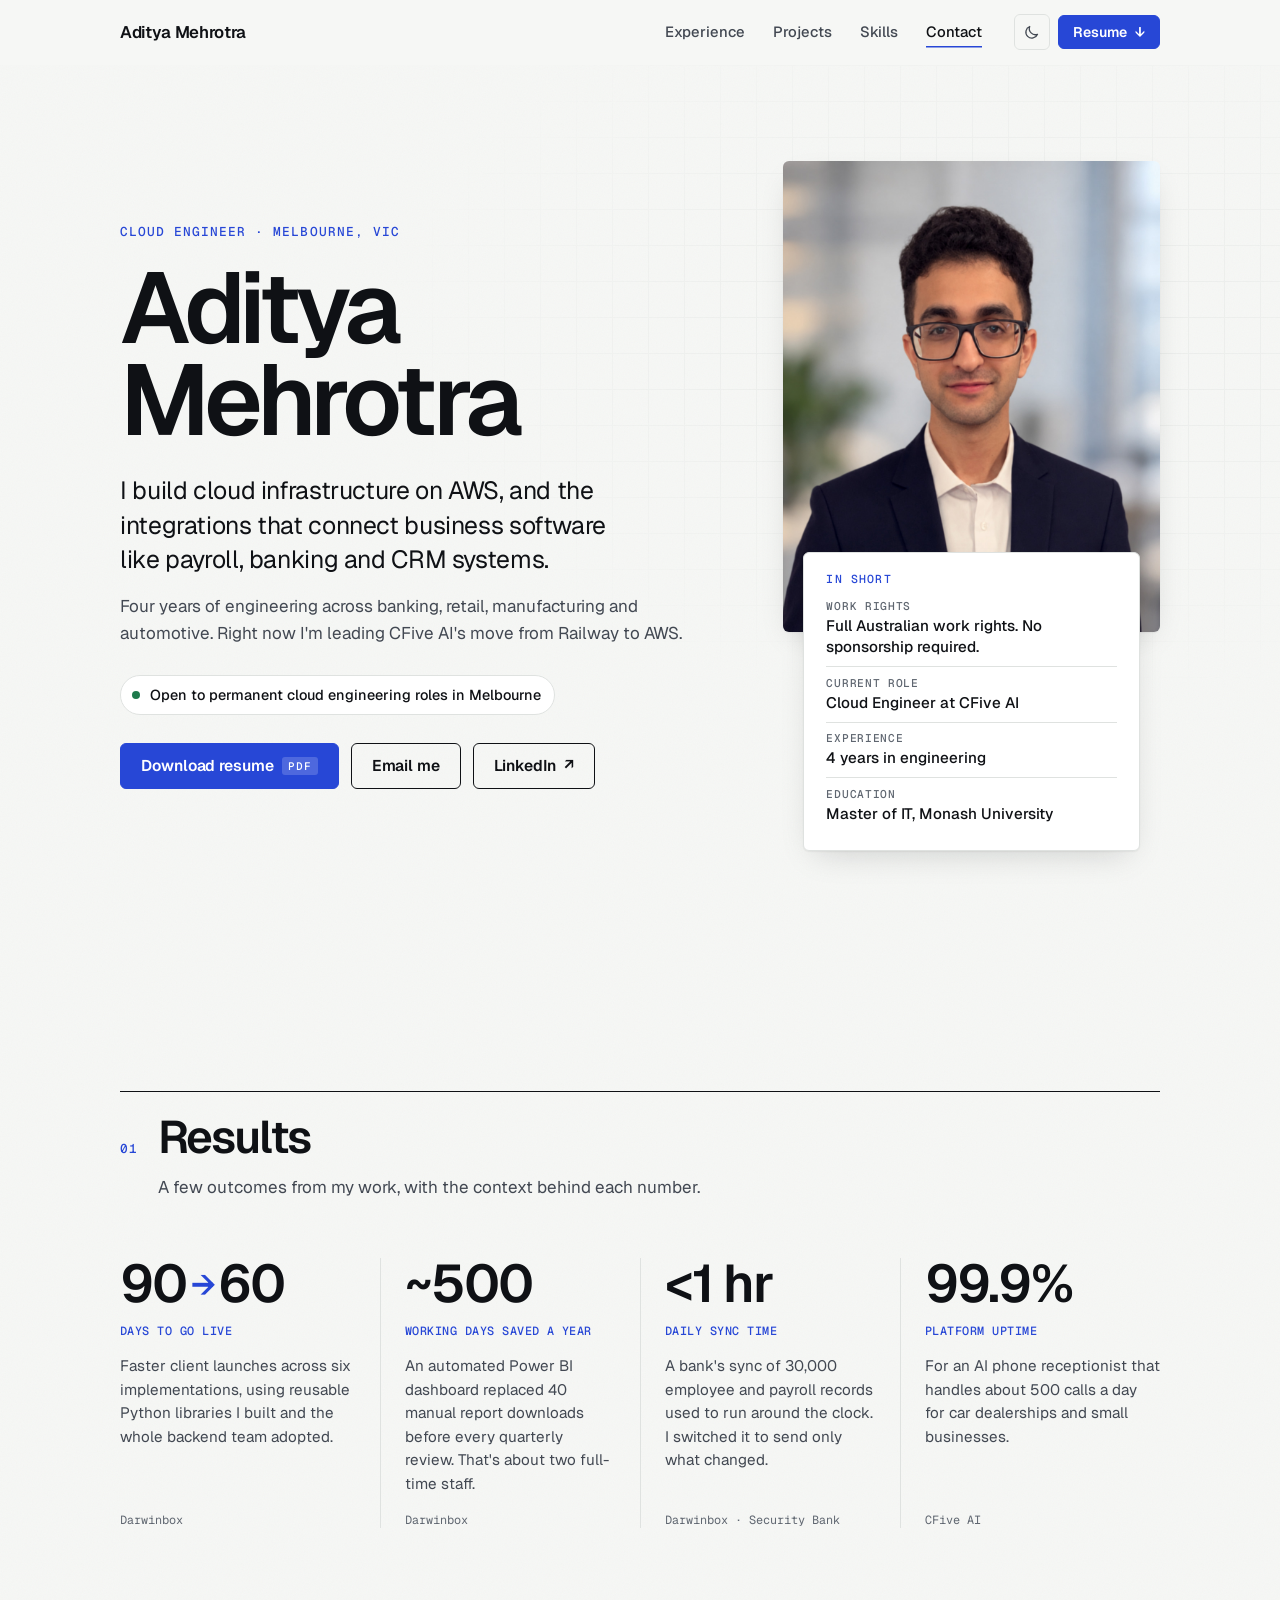
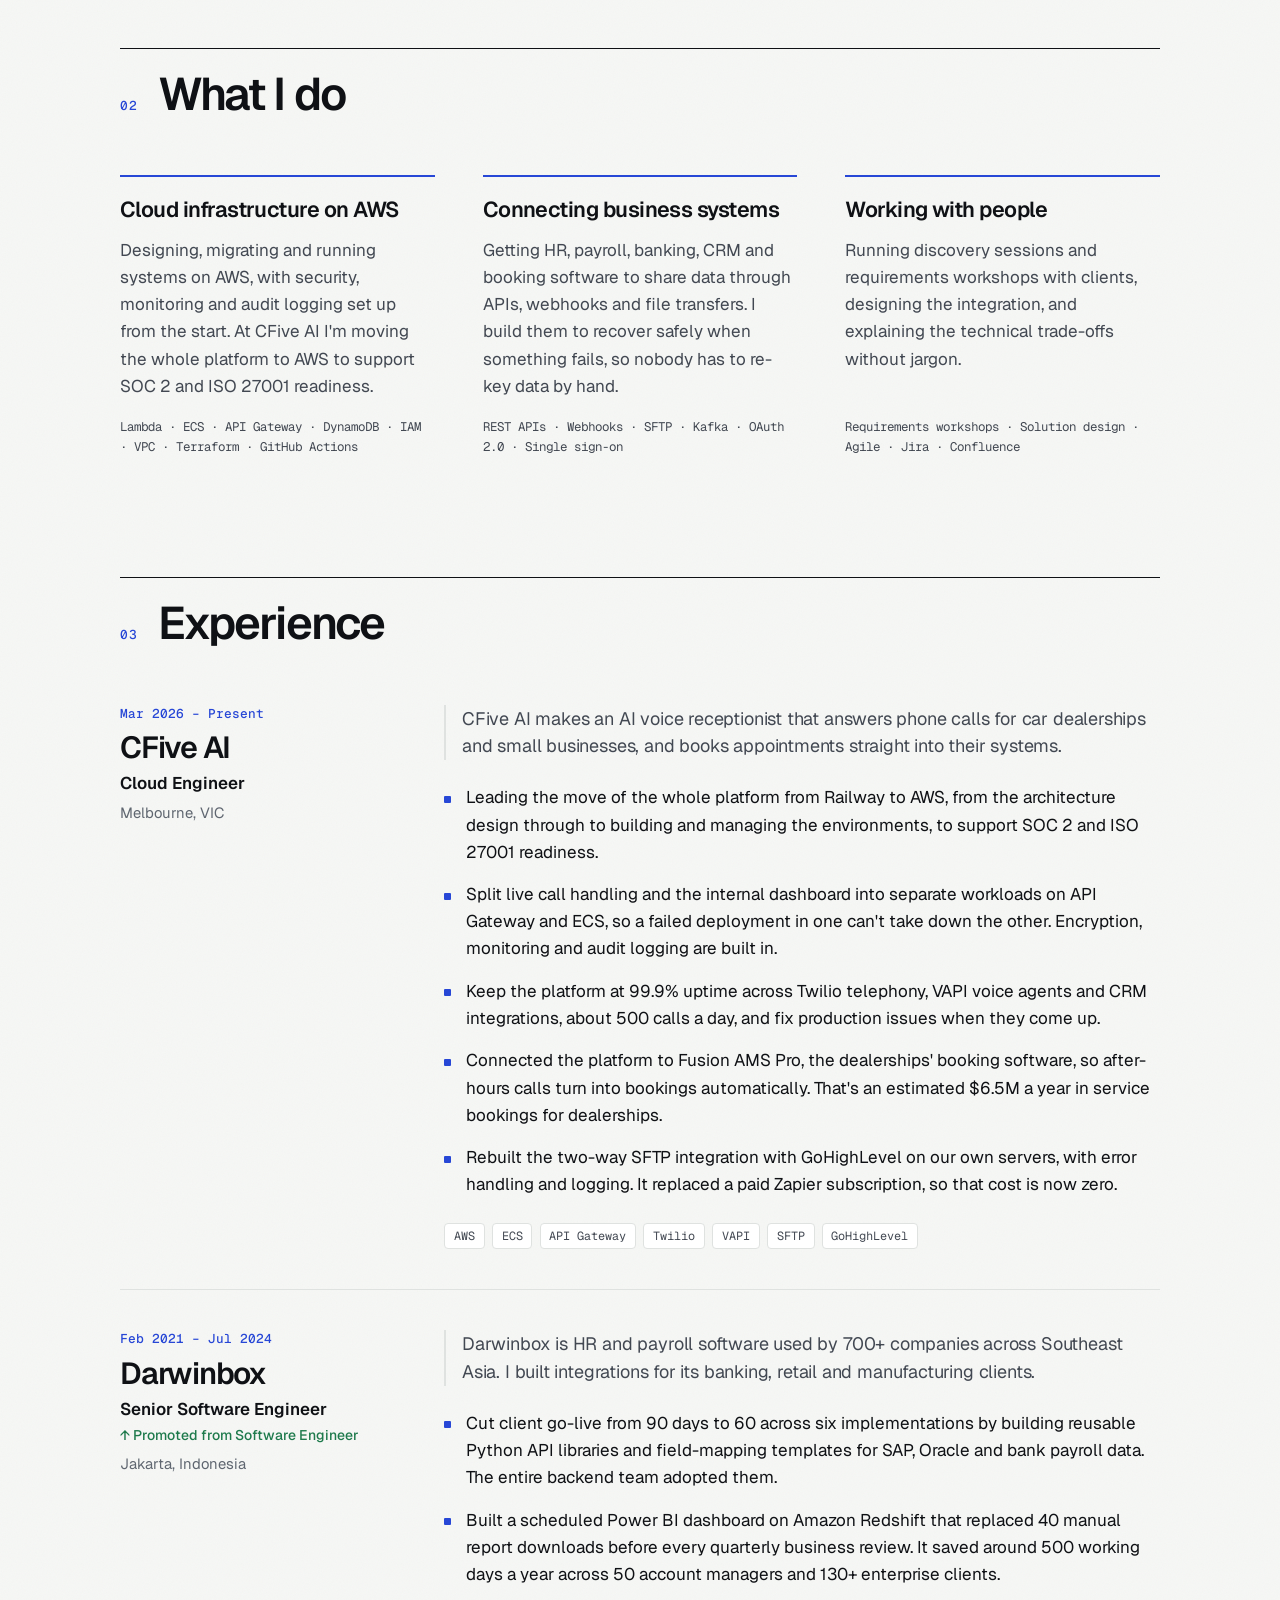
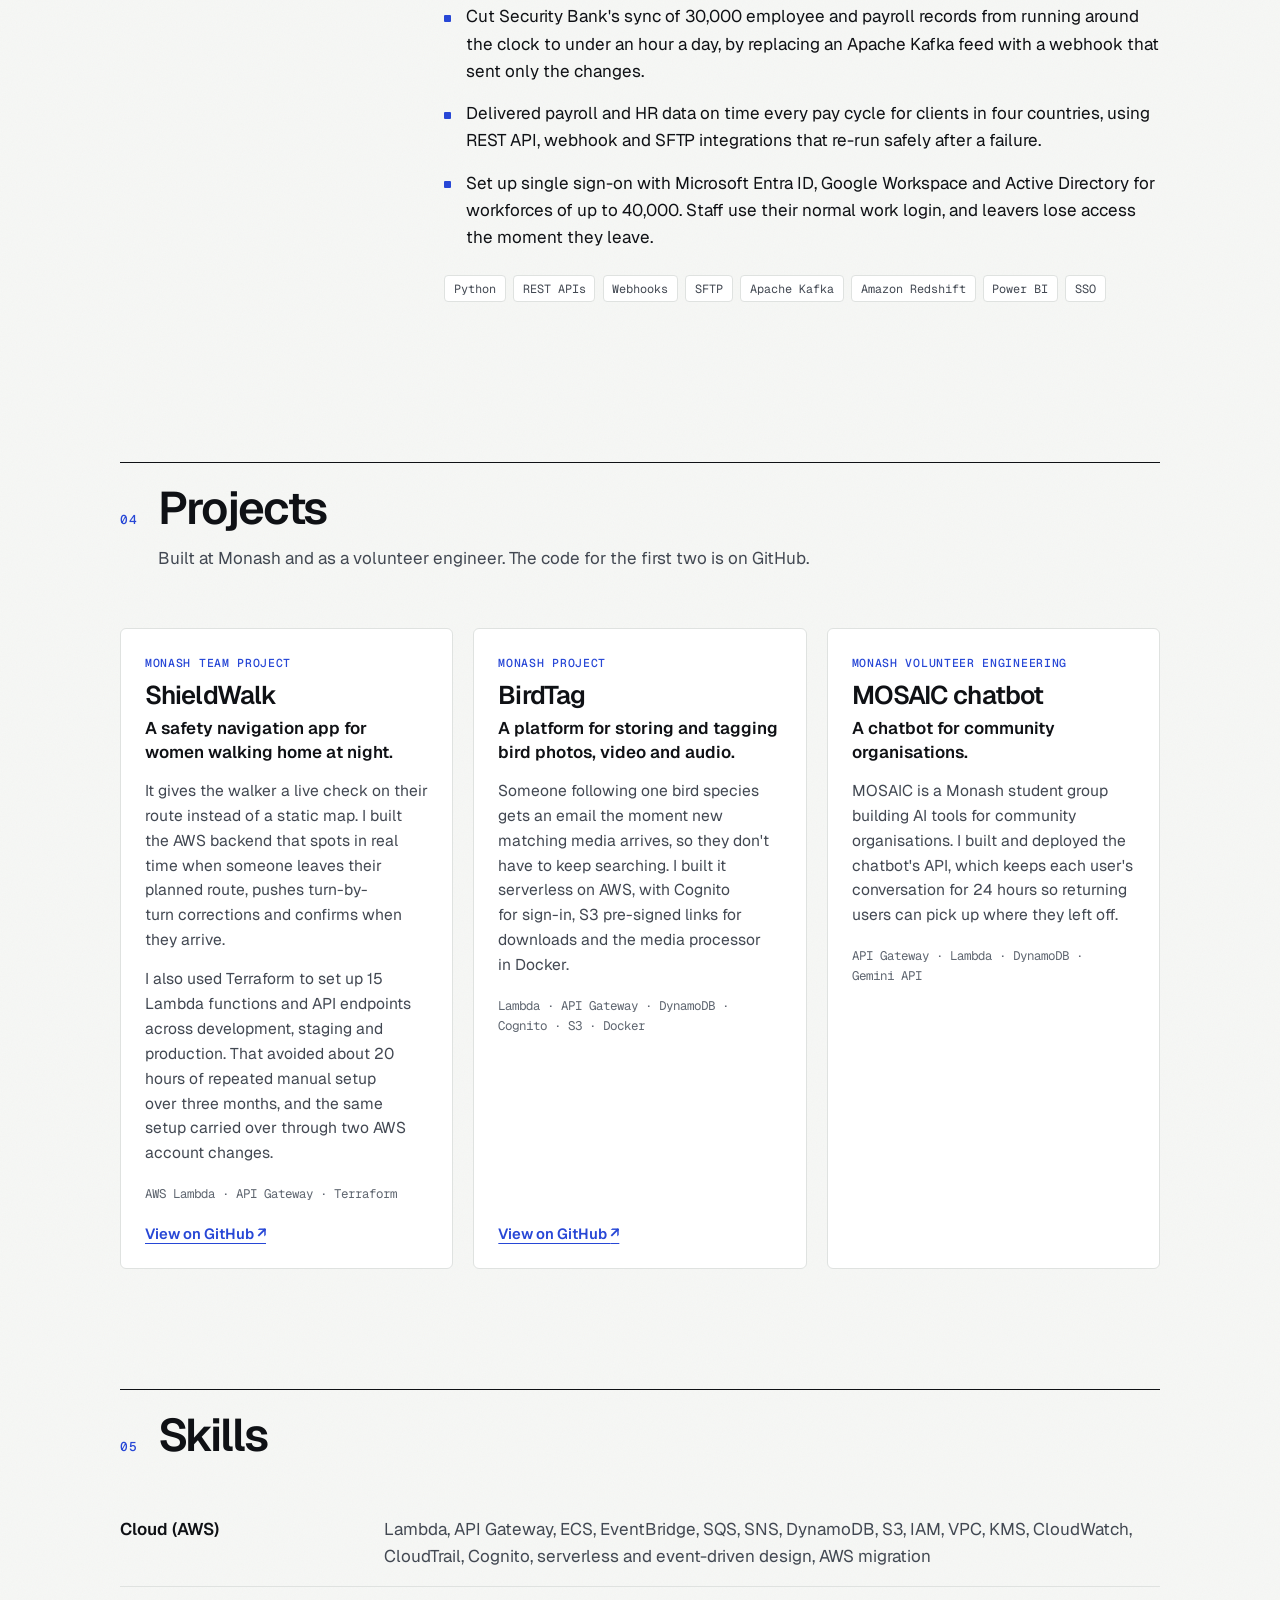
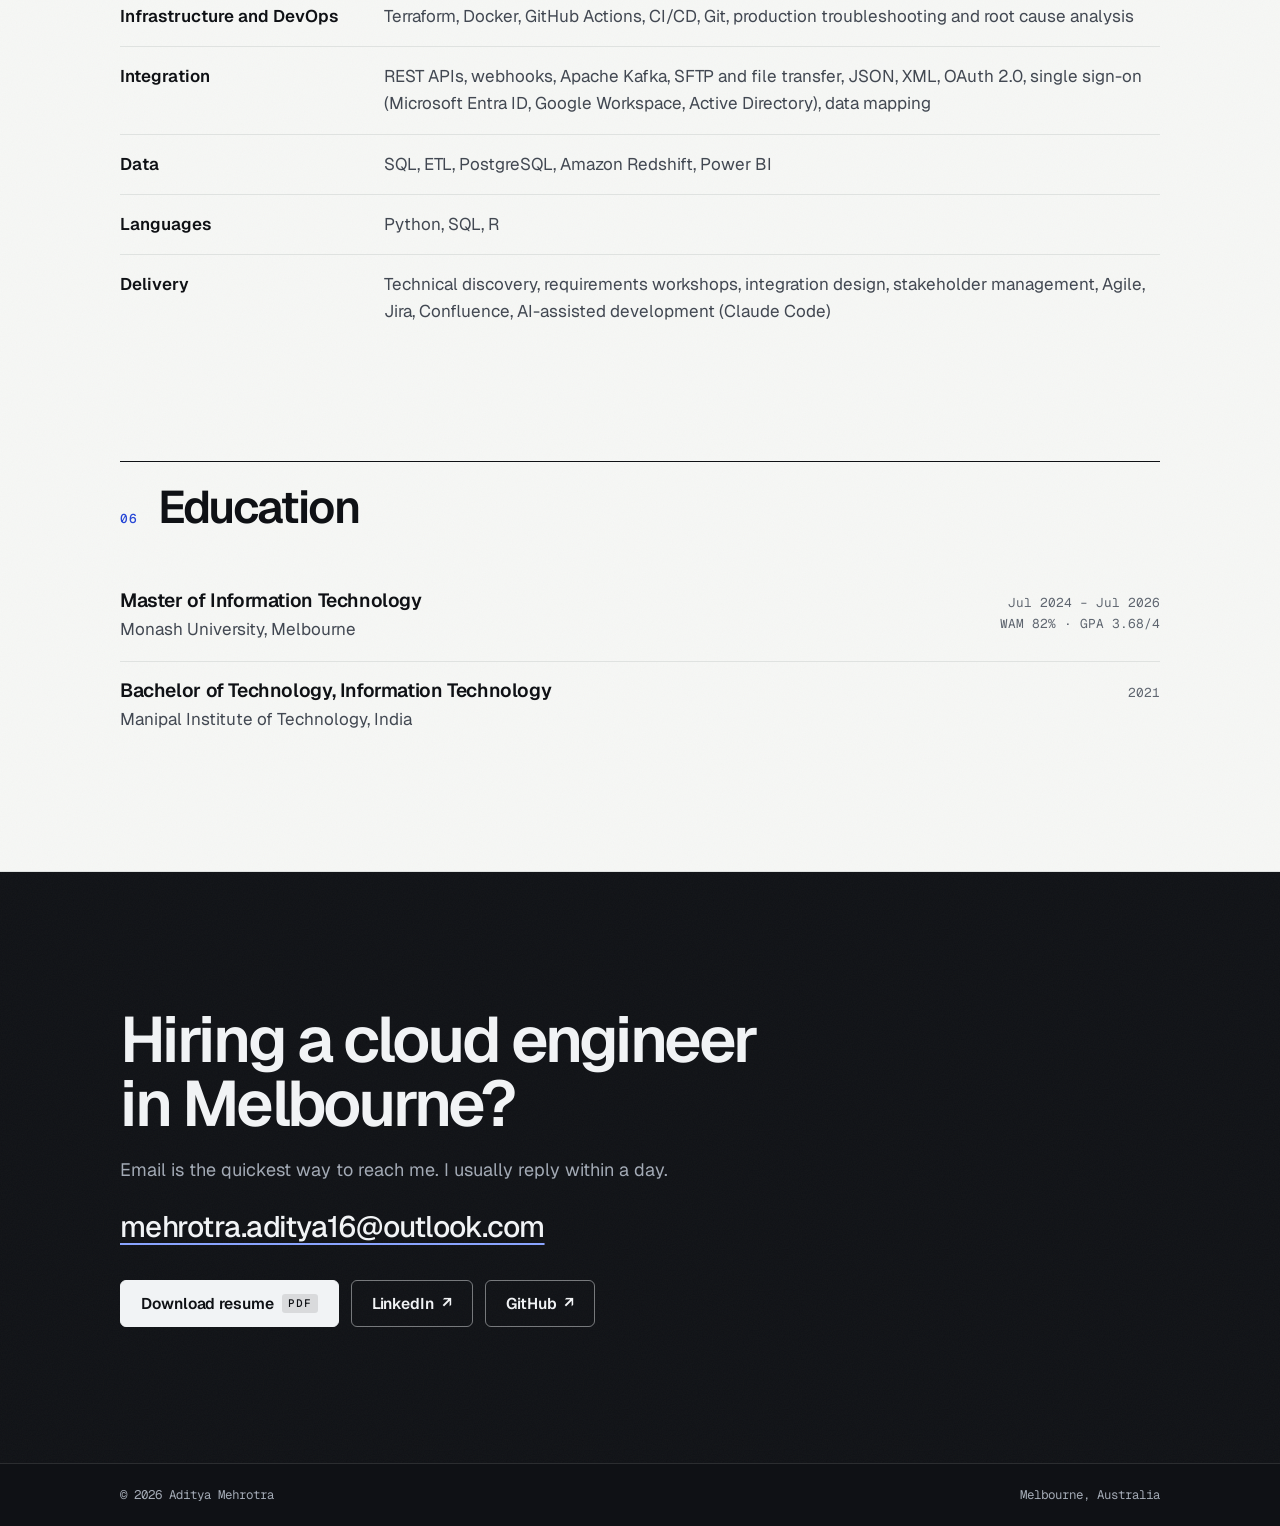
==== commit 40937d60: "Restyle site and add light/dark toggle Switch to Geist and Geist Mono with a cobalt accent on a neut" ====
--- a/index.html
+++ b/index.html
@@ -6,8 +6,8 @@
   <title>Aditya Mehrotra | Cloud Engineer, Melbourne</title>
   <meta name="description" content="Aditya Mehrotra is a cloud engineer in Melbourne with four years of engineering experience. AWS infrastructure, migrations and system integrations. Full Australian work rights, no sponsorship required.">
   <link rel="canonical" href="https://coded-by-aditya.github.io/">
-  <meta name="theme-color" content="#f6f3ec" media="(prefers-color-scheme: light)">
-  <meta name="theme-color" content="#121417" media="(prefers-color-scheme: dark)">
+  <meta name="theme-color" content="#f6f7f5" media="(prefers-color-scheme: light)">
+  <meta name="theme-color" content="#0d0f12" media="(prefers-color-scheme: dark)">
 
   <meta property="og:type" content="profile">
   <meta property="og:url" content="https://coded-by-aditya.github.io/">
@@ -16,13 +16,18 @@
   <meta property="og:image" content="https://coded-by-aditya.github.io/assets/headshot.jpeg">
   <meta name="twitter:card" content="summary">
 
-  <link rel="icon" href="assets/headshot.jpeg">
+  <link rel="icon" href="assets/headshot.jpeg?v=2">
   <link rel="preconnect" href="https://fonts.googleapis.com">
   <link rel="preconnect" href="https://fonts.gstatic.com" crossorigin>
-  <link href="https://fonts.googleapis.com/css2?family=Newsreader:opsz,wght@6..72,400;6..72,500;6..72,600&family=Instrument+Sans:wght@400;500;600&family=JetBrains+Mono:wght@400;500&display=swap" rel="stylesheet">
-  <link rel="stylesheet" href="css/style.css">
+  <link href="https://fonts.googleapis.com/css2?family=Geist:wght@400;500;600&family=Geist+Mono:wght@400;500&display=swap" rel="stylesheet">
+  <link rel="stylesheet" href="css/style.css?v=2">
   <script>
     document.documentElement.classList.add('js');
+    // Apply a saved light/dark choice before first paint. With none saved, CSS follows the system.
+    try {
+      var t = localStorage.getItem('theme');
+      if (t === 'light' || t === 'dark') document.documentElement.setAttribute('data-theme', t);
+    } catch (e) {}
     // If main.js never loads, show everything rather than leave sections hidden.
     setTimeout(function () { if (!window.__reveal) document.documentElement.classList.add('no-reveal'); }, 2500);
   </script>
@@ -60,7 +65,13 @@
         <a href="#skills">Skills</a>
         <a href="#contact">Contact</a>
       </nav>
-      <a href="resume.pdf" class="btn btn-small" target="_blank" rel="noopener">Resume <span aria-hidden="true">↓</span></a>
+      <div class="topbar-actions">
+        <button type="button" class="theme-toggle" aria-label="Switch colour theme">
+          <svg class="i-moon" viewBox="0 0 24 24" fill="none" stroke="currentColor" stroke-width="1.8" stroke-linecap="round" stroke-linejoin="round" aria-hidden="true"><path d="M20.5 14.5A8.5 8.5 0 0 1 9.5 3.5a8.5 8.5 0 1 0 11 11z"/></svg>
+          <svg class="i-sun" viewBox="0 0 24 24" fill="none" stroke="currentColor" stroke-width="1.8" stroke-linecap="round" aria-hidden="true"><circle cx="12" cy="12" r="4"/><path d="M12 2.5v2M12 19.5v2M4.6 4.6l1.4 1.4M18 18l1.4 1.4M2.5 12h2M19.5 12h2M4.6 19.4L6 18M18 6l1.4-1.4"/></svg>
+        </button>
+        <a href="resume.pdf" class="btn btn-small" target="_blank" rel="noopener">Resume <span aria-hidden="true">↓</span></a>
+      </div>
     </div>
   </header>
 
@@ -91,7 +102,7 @@
         </div>
 
         <aside class="hero-side rise" aria-label="Quick facts">
-          <img class="portrait" src="assets/headshot.jpeg" alt="Aditya Mehrotra" width="1206" height="1304" fetchpriority="high">
+          <img class="portrait" src="assets/headshot.jpeg?v=2" alt="Aditya Mehrotra" width="1206" height="1304" fetchpriority="high">
           <div class="facts">
             <p class="facts-title">In short</p>
             <dl>
@@ -321,6 +332,6 @@
     </div>
   </footer>
 
-  <script src="js/main.js" defer></script>
+  <script src="js/main.js?v=2" defer></script>
 </body>
 </html>
--- a/css/style.css
+++ b/css/style.css
@@ -1,50 +1,69 @@
 /* ── Tokens ─────────────────────────────────────────── */
 :root {
-  --paper: #f6f3ec;
-  --card: #fbf9f4;
-  --ink: #16191f;
-  --ink-2: #434954;
-  --ink-3: #646a74;
-  --rule: #dcd4c4;
-  --rule-strong: #16191f;
-  --accent: #b0421a;
-  --accent-hover: #8f3413;
+  --paper: #f6f7f5;
+  --card: #ffffff;
+  --ink: #0f1115;
+  --ink-2: #424852;
+  --ink-3: #5f6670;
+  --rule: #dfe2e0;
+  --rule-strong: #0f1115;
+  --accent: #2747d6;
+  --accent-hover: #1c35a8;
   --on-accent: #ffffff;
-  --green: #2b7a4b;
-  --band: #1b1e24;
-  --band-ink: #f3efe6;
-  --band-ink-2: #b8b3a8;
-  --shadow: 0 1px 2px rgba(22, 25, 31, .06), 0 12px 32px -12px rgba(22, 25, 31, .18);
-  --grain: url("data:image/svg+xml,%3Csvg xmlns='http://www.w3.org/2000/svg' width='160' height='160'%3E%3Cfilter id='n'%3E%3CfeTurbulence type='fractalNoise' baseFrequency='.8' numOctaves='3' stitchTiles='stitch'/%3E%3C/filter%3E%3Crect width='100%25' height='100%25' filter='url(%23n)' opacity='.045'/%3E%3C/svg%3E");
-
-  --serif: 'Newsreader', 'Iowan Old Style', Georgia, serif;
-  --sans: 'Instrument Sans', system-ui, -apple-system, 'Segoe UI', sans-serif;
-  --mono: 'JetBrains Mono', ui-monospace, 'SF Mono', Menlo, monospace;
+  --green: #1e7a4c;
+  --band: #0f1115;
+  --band-ink: #f1f3f5;
+  --band-ink-2: #a3aab5;
+  --shadow: 0 1px 2px rgba(15, 17, 21, .06), 0 12px 32px -12px rgba(15, 17, 21, .18);
+  --grain: url("data:image/svg+xml,%3Csvg xmlns='http://www.w3.org/2000/svg' width='160' height='160'%3E%3Cfilter id='n'%3E%3CfeTurbulence type='fractalNoise' baseFrequency='.8' numOctaves='3' stitchTiles='stitch'/%3E%3C/filter%3E%3Crect width='100%25' height='100%25' filter='url(%23n)' opacity='.035'/%3E%3C/svg%3E");
+
+  --sans: 'Geist', system-ui, -apple-system, 'Segoe UI', sans-serif;
+  --mono: 'Geist Mono', ui-monospace, 'SF Mono', Menlo, monospace;
 
   --gutter: clamp(16px, 4vw, 40px);
   --section: clamp(72px, 10vw, 120px);
   color-scheme: light;
 }
 
+/* Dark tokens: follow the system unless the visitor picked light,
+   or apply when they picked dark. */
 @media (prefers-color-scheme: dark) {
-  :root {
-    --paper: #121417;
-    --card: #181b20;
-    --ink: #ece7dc;
-    --ink-2: #bdb8ad;
-    --ink-3: #959189;
-    --rule: #2c3038;
-    --rule-strong: #ece7dc;
-    --accent: #ee8d61;
-    --accent-hover: #f6a985;
-    --on-accent: #1b0e07;
-    --green: #62c78d;
-    --band: #1d2127;
-    --band-ink: #ece7dc;
-    --band-ink-2: #a8a49b;
+  :root:not([data-theme="light"]) {
+    --paper: #0d0f12;
+    --card: #14171c;
+    --ink: #eceef1;
+    --ink-2: #b3b9c3;
+    --ink-3: #8a919c;
+    --rule: #252a31;
+    --rule-strong: #eceef1;
+    --accent: #8aa4ff;
+    --accent-hover: #b0c2ff;
+    --on-accent: #0a1030;
+    --green: #5fd394;
+    --band: #15181d;
+    --band-ink: #eceef1;
+    --band-ink-2: #9aa1ac;
     --shadow: 0 1px 2px rgba(0, 0, 0, .3), 0 16px 40px -16px rgba(0, 0, 0, .6);
     color-scheme: dark;
   }
+}
+:root[data-theme="dark"] {
+  --paper: #0d0f12;
+  --card: #14171c;
+  --ink: #eceef1;
+  --ink-2: #b3b9c3;
+  --ink-3: #8a919c;
+  --rule: #252a31;
+  --rule-strong: #eceef1;
+  --accent: #8aa4ff;
+  --accent-hover: #b0c2ff;
+  --on-accent: #0a1030;
+  --green: #5fd394;
+  --band: #15181d;
+  --band-ink: #eceef1;
+  --band-ink-2: #9aa1ac;
+  --shadow: 0 1px 2px rgba(0, 0, 0, .3), 0 16px 40px -16px rgba(0, 0, 0, .6);
+  color-scheme: dark;
 }
 
 /* ── Base ───────────────────────────────────────────── */
@@ -63,7 +82,7 @@
 img { display: block; max-width: 100%; height: auto; }
 a { color: inherit; }
 ul { list-style: none; }
-h1, h2, h3 { font-weight: 500; line-height: 1.1; text-wrap: balance; }
+h1, h2, h3 { font-weight: 600; line-height: 1.1; text-wrap: balance; }
 p { text-wrap: pretty; }
 ::selection { background: var(--accent); color: var(--on-accent); }
 :focus-visible { outline: 2px solid var(--accent); outline-offset: 3px; border-radius: 3px; }
@@ -86,6 +105,7 @@
   background: var(--accent);
   color: var(--on-accent);
   font: 600 .975rem/1 var(--sans);
+  letter-spacing: -.005em;
   text-decoration: none;
   transition: background-color .2s, border-color .2s, color .2s, transform .2s;
 }
@@ -113,8 +133,8 @@
 .topbar.scrolled { border-bottom-color: var(--rule); }
 .topbar-inner { display: flex; align-items: center; gap: 2rem; height: 64px; }
 .brand {
-  font: 600 1.25rem/1 var(--serif);
-  text-decoration: none; letter-spacing: -.01em; margin-right: auto;
+  font: 600 1.05rem/1 var(--sans);
+  text-decoration: none; letter-spacing: -.02em; margin-right: auto;
 }
 .topnav { display: flex; gap: 1.75rem; }
 .topnav a {
@@ -124,6 +144,31 @@
   transition: color .2s, background-size .25s;
 }
 .topnav a:hover, .topnav a.active { color: var(--ink); background-size: 100% 1.5px; }
+.topbar-actions { display: flex; align-items: center; gap: .5rem; }
+
+.theme-toggle {
+  display: inline-grid; place-items: center;
+  width: 36px; height: 36px;
+  border: 1px solid var(--rule); border-radius: 6px;
+  background: transparent; color: var(--ink-2);
+  cursor: pointer;
+  transition: color .2s, border-color .2s, background-color .2s;
+}
+.theme-toggle:hover { color: var(--ink); border-color: var(--ink-3); }
+.theme-toggle svg { width: 17px; height: 17px; }
+.theme-toggle .i-sun { display: none; }
+:root[data-theme="dark"] .theme-toggle .i-sun { display: block; }
+:root[data-theme="dark"] .theme-toggle .i-moon { display: none; }
+@media (prefers-color-scheme: dark) {
+  :root:not([data-theme="light"]) .theme-toggle .i-sun { display: block; }
+  :root:not([data-theme="light"]) .theme-toggle .i-moon { display: none; }
+}
+html:not(.js) .theme-toggle { display: none; }
+
+/* Brief colour fade while switching theme */
+.theme-anim, .theme-anim *, .theme-anim *::before, .theme-anim *::after {
+  transition: background-color .3s ease, color .3s ease, border-color .3s ease, fill .3s ease !important;
+}
 
 /* ── Hero ───────────────────────────────────────────── */
 .hero { position: relative; isolation: isolate; padding: clamp(48px, 8vw, 96px) 0 var(--section); }
@@ -133,25 +178,25 @@
     linear-gradient(var(--rule) 1px, transparent 1px),
     linear-gradient(90deg, var(--rule) 1px, transparent 1px);
   background-size: 36px 36px;
-  opacity: .5;
+  opacity: .6;
   -webkit-mask-image: radial-gradient(ellipse 70% 60% at 78% 30%, #000 0%, transparent 70%);
   mask-image: radial-gradient(ellipse 70% 60% at 78% 30%, #000 0%, transparent 70%);
 }
 .hero-grid { display: grid; grid-template-columns: minmax(0, 1.4fr) minmax(0, .9fr); gap: clamp(40px, 6vw, 80px); align-items: center; }
 
 .eyebrow {
-  font: 500 .8rem/1.4 var(--mono); letter-spacing: .1em; text-transform: uppercase;
+  font: 500 .8rem/1.4 var(--mono); letter-spacing: .08em; text-transform: uppercase;
   color: var(--accent); margin-bottom: 1.25rem;
 }
 .hero h1 {
-  font-family: var(--serif);
-  font-size: clamp(3rem, 8.2vw, 6.5rem);
-  font-weight: 500; line-height: .95; letter-spacing: -.025em;
+  font-size: clamp(3rem, 8vw, 6.25rem);
+  font-weight: 600; line-height: .92; letter-spacing: -.05em;
   margin-bottom: 1.75rem;
 }
 .lede {
-  font: 400 clamp(1.35rem, 2.4vw, 1.7rem)/1.35 var(--serif);
-  max-width: 30ch; margin-bottom: 1rem;
+  font: 400 clamp(1.25rem, 2.2vw, 1.55rem)/1.4 var(--sans);
+  letter-spacing: -.015em;
+  max-width: 32ch; margin-bottom: 1rem;
 }
 .sublede { color: var(--ink-2); max-width: 52ch; margin-bottom: 1.75rem; }
 
@@ -181,7 +226,7 @@
 }
 .facts {
   position: relative;
-  margin: -88px 0 0 -48px;
+  margin: -80px 20px 0;
   padding: 1.25rem 1.4rem 1.1rem;
   background: var(--card);
   border: 1px solid var(--rule);
@@ -206,7 +251,7 @@
 }
 .section-head-sub { margin-top: var(--section); }
 .label { font: 500 .8rem/1 var(--mono); color: var(--accent); letter-spacing: .06em; }
-.section-head h2 { font-family: var(--serif); font-size: clamp(2rem, 4.4vw, 3rem); letter-spacing: -.015em; }
+.section-head h2 { font-size: clamp(2rem, 4.2vw, 2.85rem); letter-spacing: -.04em; }
 .section-intro { grid-column: 2; color: var(--ink-2); margin-top: .75rem; max-width: 60ch; }
 
 .tools { font: 400 .78rem/1.6 var(--mono); color: var(--ink-3); }
@@ -217,18 +262,18 @@
 .figure:first-child { border-left: 0; padding-left: 0; }
 .figure:last-child { padding-right: 0; }
 .fig-num {
-  font: 500 clamp(2.5rem, 4.6vw, 3.5rem)/1 var(--serif); letter-spacing: -.02em;
+  font: 600 clamp(2.4rem, 4.4vw, 3.3rem)/1 var(--sans); letter-spacing: -.035em;
   white-space: nowrap;
 }
-.fig-arrow { font-size: .6em; color: var(--accent); margin: 0 .12em; vertical-align: .18em; }
-.fig-unit { font: 500 .74rem/1.4 var(--mono); letter-spacing: .04em; text-transform: uppercase; color: var(--accent); margin: .7rem 0 .9rem; }
+.fig-arrow { font-size: .6em; color: var(--accent); margin: 0 .14em; vertical-align: .18em; }
+.fig-unit { font: 500 .74rem/1.4 var(--mono); letter-spacing: .04em; text-transform: uppercase; color: var(--accent); margin: .8rem 0 .9rem; }
 .figure p { color: var(--ink-2); font-size: .95rem; line-height: 1.55; margin-bottom: 1rem; }
 .fig-src { margin-top: auto; font: 400 .74rem/1.4 var(--mono); color: var(--ink-3); }
 
 /* What I do */
 .pillars { display: grid; grid-template-columns: repeat(3, minmax(0, 1fr)); gap: clamp(28px, 4vw, 48px); }
 .pillar { border-top: 2px solid var(--accent); padding-top: 1.25rem; display: flex; flex-direction: column; }
-.pillar h3 { font: 500 1.6rem/1.15 var(--serif); margin-bottom: .85rem; }
+.pillar h3 { font-size: 1.35rem; line-height: 1.2; letter-spacing: -.025em; margin-bottom: .85rem; }
 .pillar p { color: var(--ink-2); margin-bottom: 1.1rem; }
 .pillar .tools { margin-top: auto; margin-bottom: 0; }
 
@@ -240,13 +285,14 @@
 .role:first-of-type { border-top: 0; padding-top: 0; }
 .role-meta { align-self: start; position: sticky; top: 96px; }
 .role-dates { font: 500 .8rem/1.4 var(--mono); color: var(--accent); margin-bottom: .6rem; }
-.role-company { font: 500 2.1rem/1.05 var(--serif); letter-spacing: -.015em; margin-bottom: .5rem; }
+.role-company { font-size: 1.9rem; line-height: 1.05; letter-spacing: -.04em; margin-bottom: .5rem; }
 .role-title { font-weight: 600; line-height: 1.35; }
 .role-promo { font-size: .875rem; color: var(--green); font-weight: 500; margin-top: .2rem; }
 .role-promo::before { content: "↑ "; }
 .role-place { color: var(--ink-3); font-size: .925rem; margin-top: .35rem; }
 .role-context {
-  font: italic 400 1.2rem/1.45 var(--serif); color: var(--ink-2);
+  font-size: 1.125rem; line-height: 1.55; letter-spacing: -.01em; color: var(--ink-2);
+  padding-left: 1rem; border-left: 2px solid var(--rule);
   margin-bottom: 1.5rem; max-width: 62ch;
 }
 .role-body ul { display: grid; gap: .95rem; margin-bottom: 1.5rem; }
@@ -271,7 +317,7 @@
 }
 .project:hover { border-color: color-mix(in srgb, var(--accent) 45%, var(--rule)); box-shadow: var(--shadow); }
 .project-ctx { font: 500 .72rem/1.4 var(--mono); letter-spacing: .06em; text-transform: uppercase; color: var(--accent); margin-bottom: .6rem; }
-.project h3 { font: 500 1.85rem/1.1 var(--serif); letter-spacing: -.01em; margin-bottom: .5rem; }
+.project h3 { font-size: 1.6rem; line-height: 1.1; letter-spacing: -.035em; margin-bottom: .5rem; }
 .project-what { font-weight: 600; line-height: 1.4; margin-bottom: .9rem; }
 .project p:not(.project-ctx):not(.project-what):not(.tools) { color: var(--ink-2); font-size: .975rem; margin-bottom: .85rem; }
 .project .tools { margin: .25rem 0 1.1rem; }
@@ -297,18 +343,20 @@
   padding: 1.1rem 0; border-top: 1px solid var(--rule);
 }
 .edu li:first-child { border-top: 0; padding-top: 0; }
-.edu h3 { font: 500 1.4rem/1.2 var(--serif); margin-bottom: .2rem; }
+.edu h3 { font-size: 1.2rem; line-height: 1.25; letter-spacing: -.02em; margin-bottom: .2rem; }
 .edu p { color: var(--ink-2); }
 .edu-side { display: flex; flex-direction: column; align-items: flex-end; text-align: right; font: 400 .8rem/1.7 var(--mono); color: var(--ink-3) !important; white-space: nowrap; }
 
 /* Contact */
+/* The band is dark in both themes, so it always uses the light accent. */
+.contact { --accent: #8aa4ff; --accent-hover: #b0c2ff; --on-accent: #0a1030; }
 .contact { margin-top: var(--section); border-top: 1px solid var(--rule); background: var(--band) var(--grain); color: var(--band-ink); padding: clamp(80px, 11vw, 136px) 0; }
 .contact-inner > * { max-width: 820px; }
-.contact h2 { font-family: var(--serif); font-size: clamp(2rem, 5.6vw, 4.25rem); letter-spacing: -.02em; line-height: 1.02; margin-bottom: 1.25rem; }
+.contact h2 { font-size: clamp(2rem, 5.4vw, 4rem); letter-spacing: -.045em; line-height: 1; margin-bottom: 1.25rem; }
 .contact p { color: var(--band-ink-2); font-size: 1.125rem; margin-bottom: 1.5rem; }
 .contact-email {
   display: inline-block; margin-bottom: 2.25rem;
-  font: 400 clamp(1.25rem, 3.4vw, 2rem)/1.2 var(--serif);
+  font: 500 clamp(1.15rem, 3.2vw, 1.85rem)/1.2 var(--sans); letter-spacing: -.025em;
   text-decoration: underline; text-decoration-color: var(--accent); text-decoration-thickness: 2px; text-underline-offset: 6px;
   overflow-wrap: anywhere;
 }
@@ -356,8 +404,8 @@
 
 @media (max-width: 860px) {
   .hero-grid { grid-template-columns: minmax(0, 1fr); }
-  .hero-side { justify-self: start; max-width: 360px; padding-left: 40px; }
-  .facts { margin: -72px 0 0 -40px; }
+  .hero-side { justify-self: start; max-width: 380px; }
+  .facts { margin: -64px 16px 0; }
   .role { grid-template-columns: minmax(0, 1fr); gap: 1.25rem; }
   .role-meta { position: static; }
   .skills > div { grid-template-columns: minmax(0, 1fr); gap: .25rem; }
@@ -383,7 +431,7 @@
 
 /* ── Print ──────────────────────────────────────────── */
 @media print {
-  :root { --paper: #fff; --card: #fff; --ink: #000; --ink-2: #222; --ink-3: #444; --rule: #ccc; --band: #fff; --band-ink: #000; --band-ink-2: #222; }
+  :root, :root[data-theme="dark"] { --paper: #fff; --card: #fff; --ink: #000; --ink-2: #222; --ink-3: #444; --rule: #ccc; --rule-strong: #000; --accent: #1c35a8; --band: #fff; --band-ink: #000; --band-ink-2: #222; }
   body { background: #fff; }
   .topbar, .skip, .hero::before, .cta-row, .status, .footer { display: none !important; }
   .js .rise, .js .reveal { opacity: 1 !important; transform: none !important; animation: none !important; }
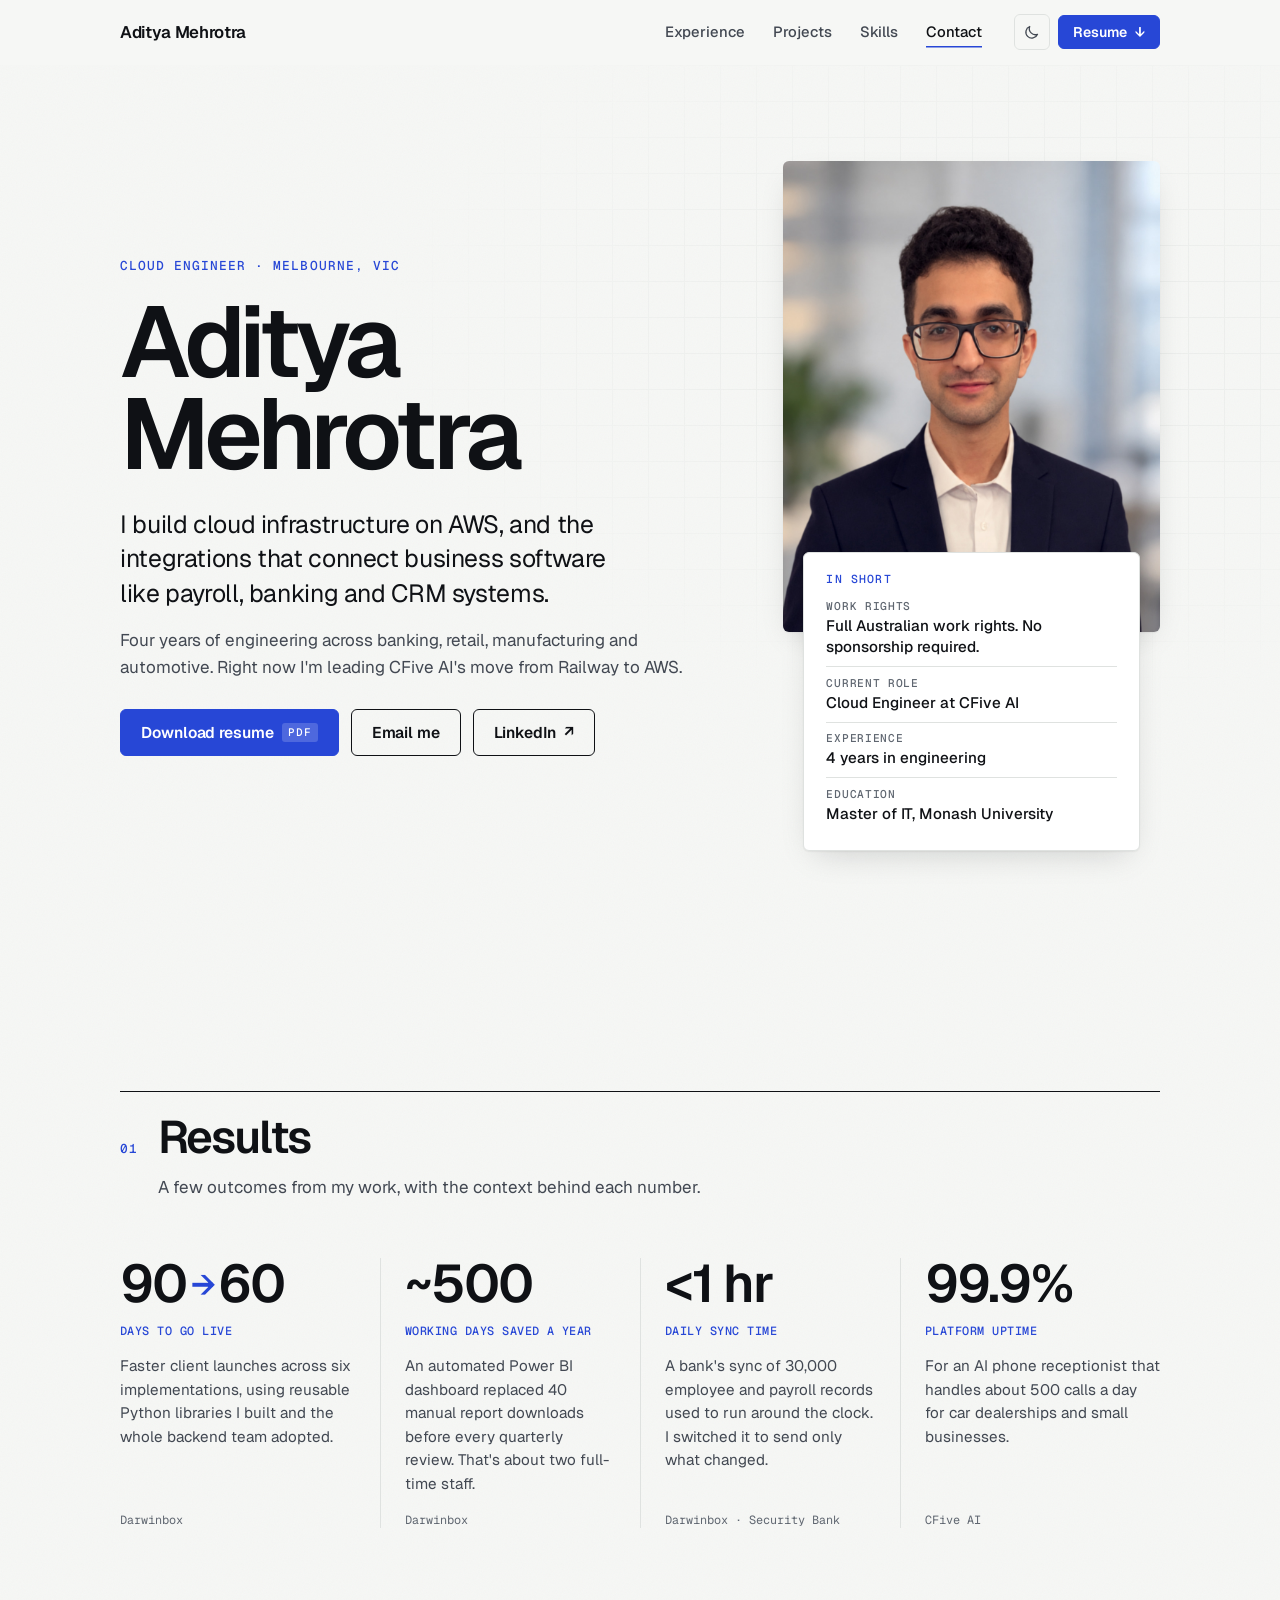
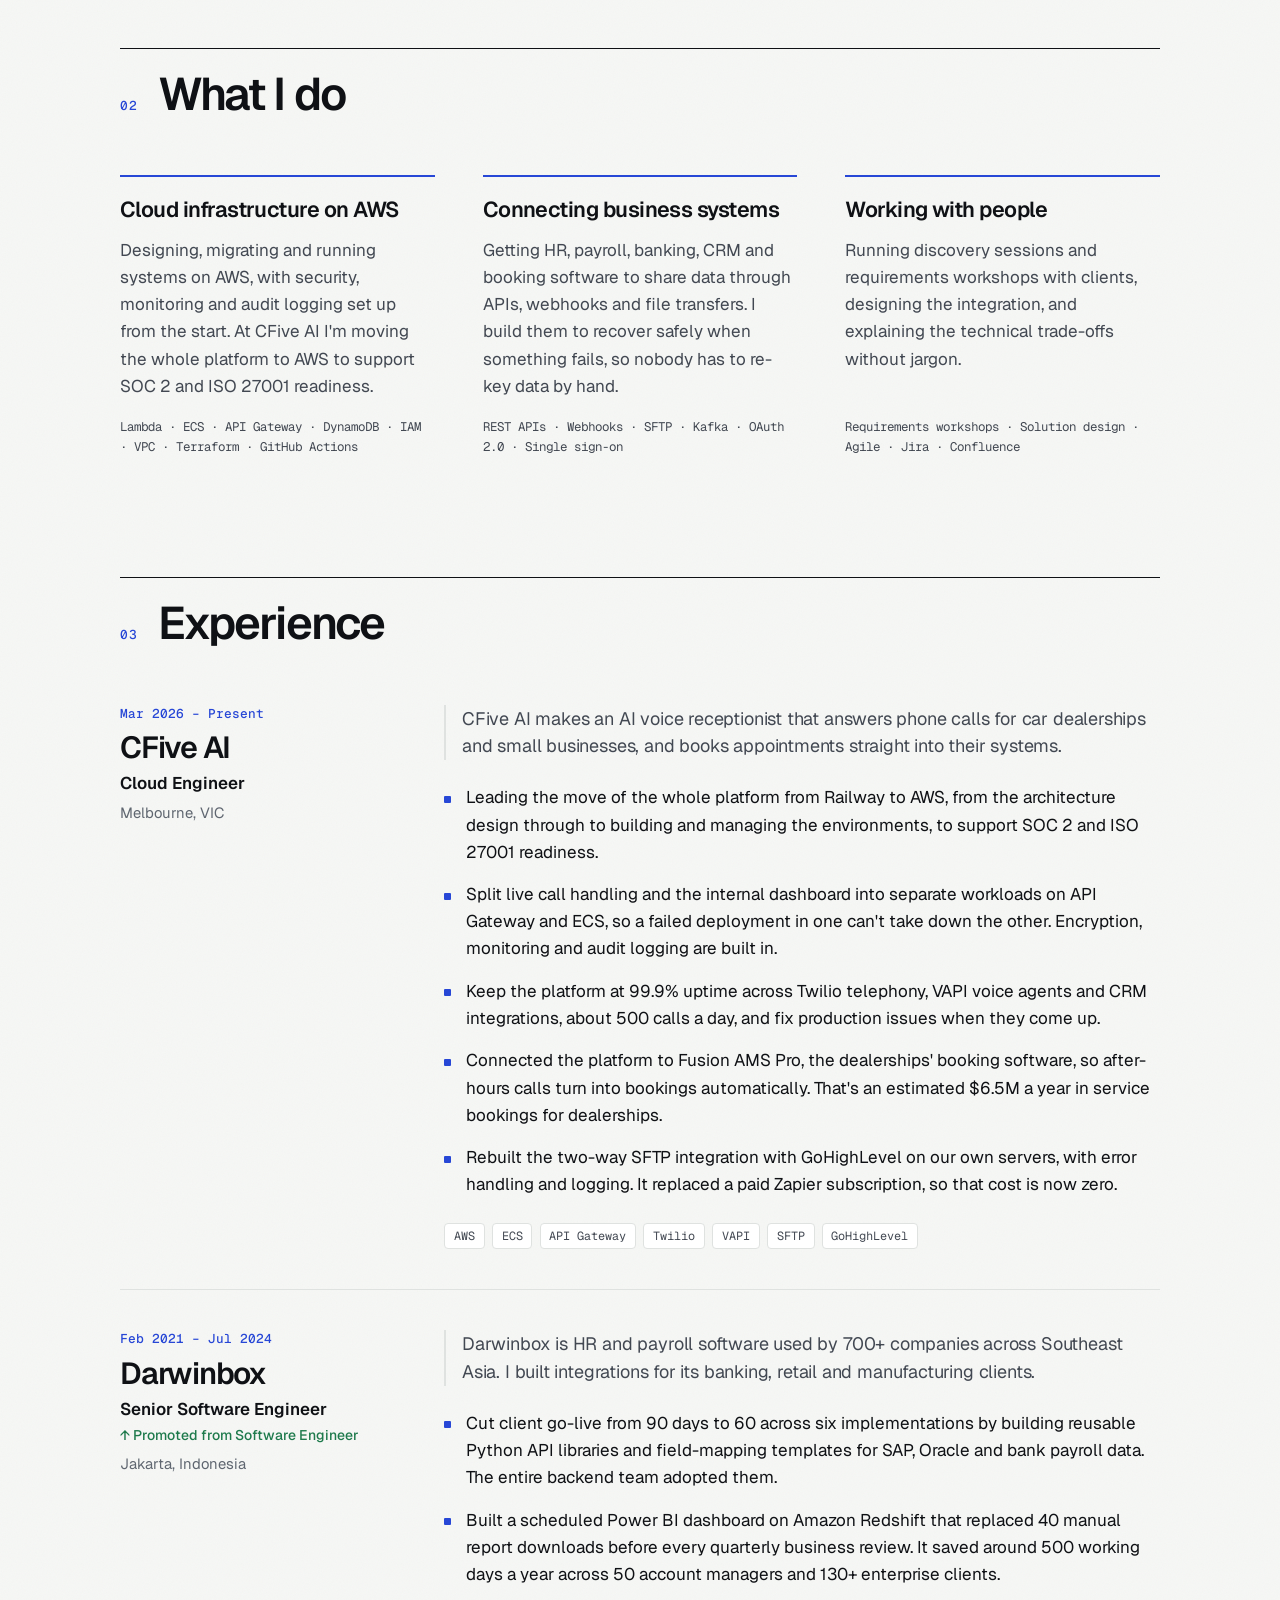
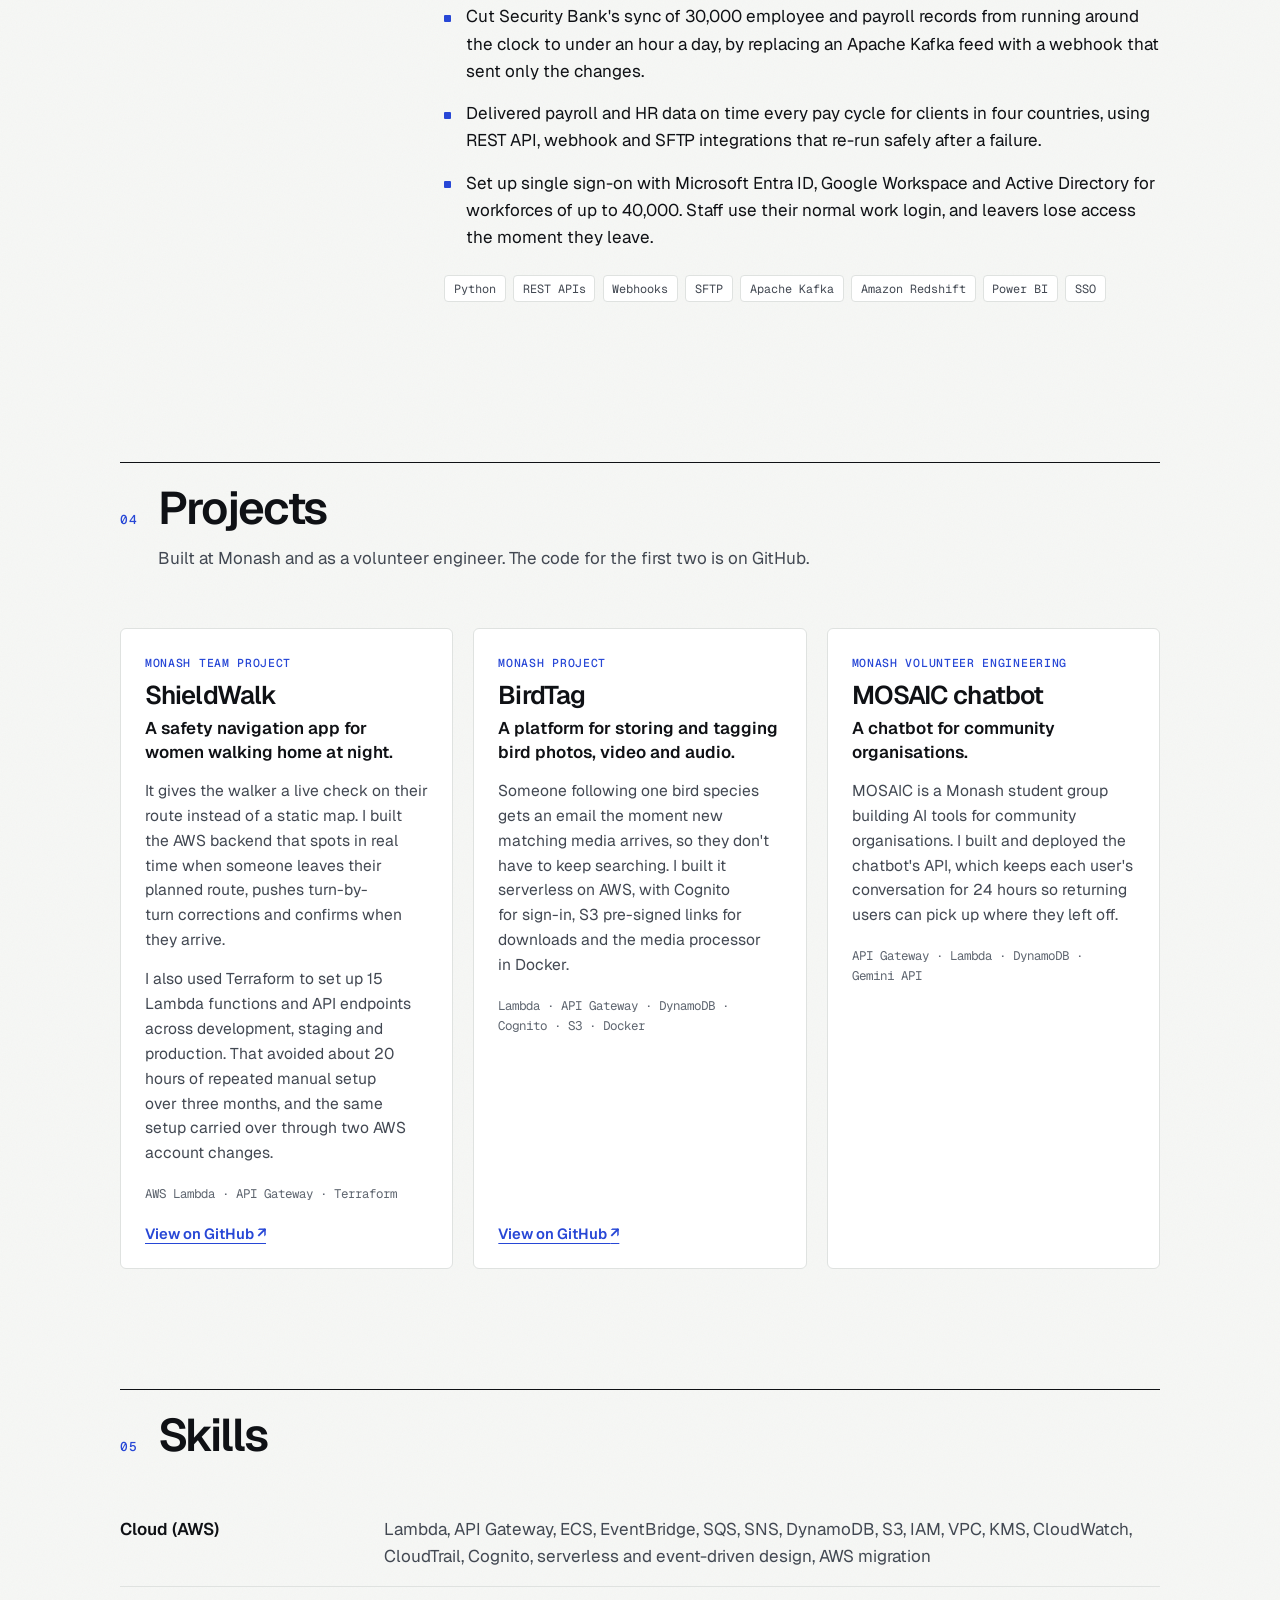
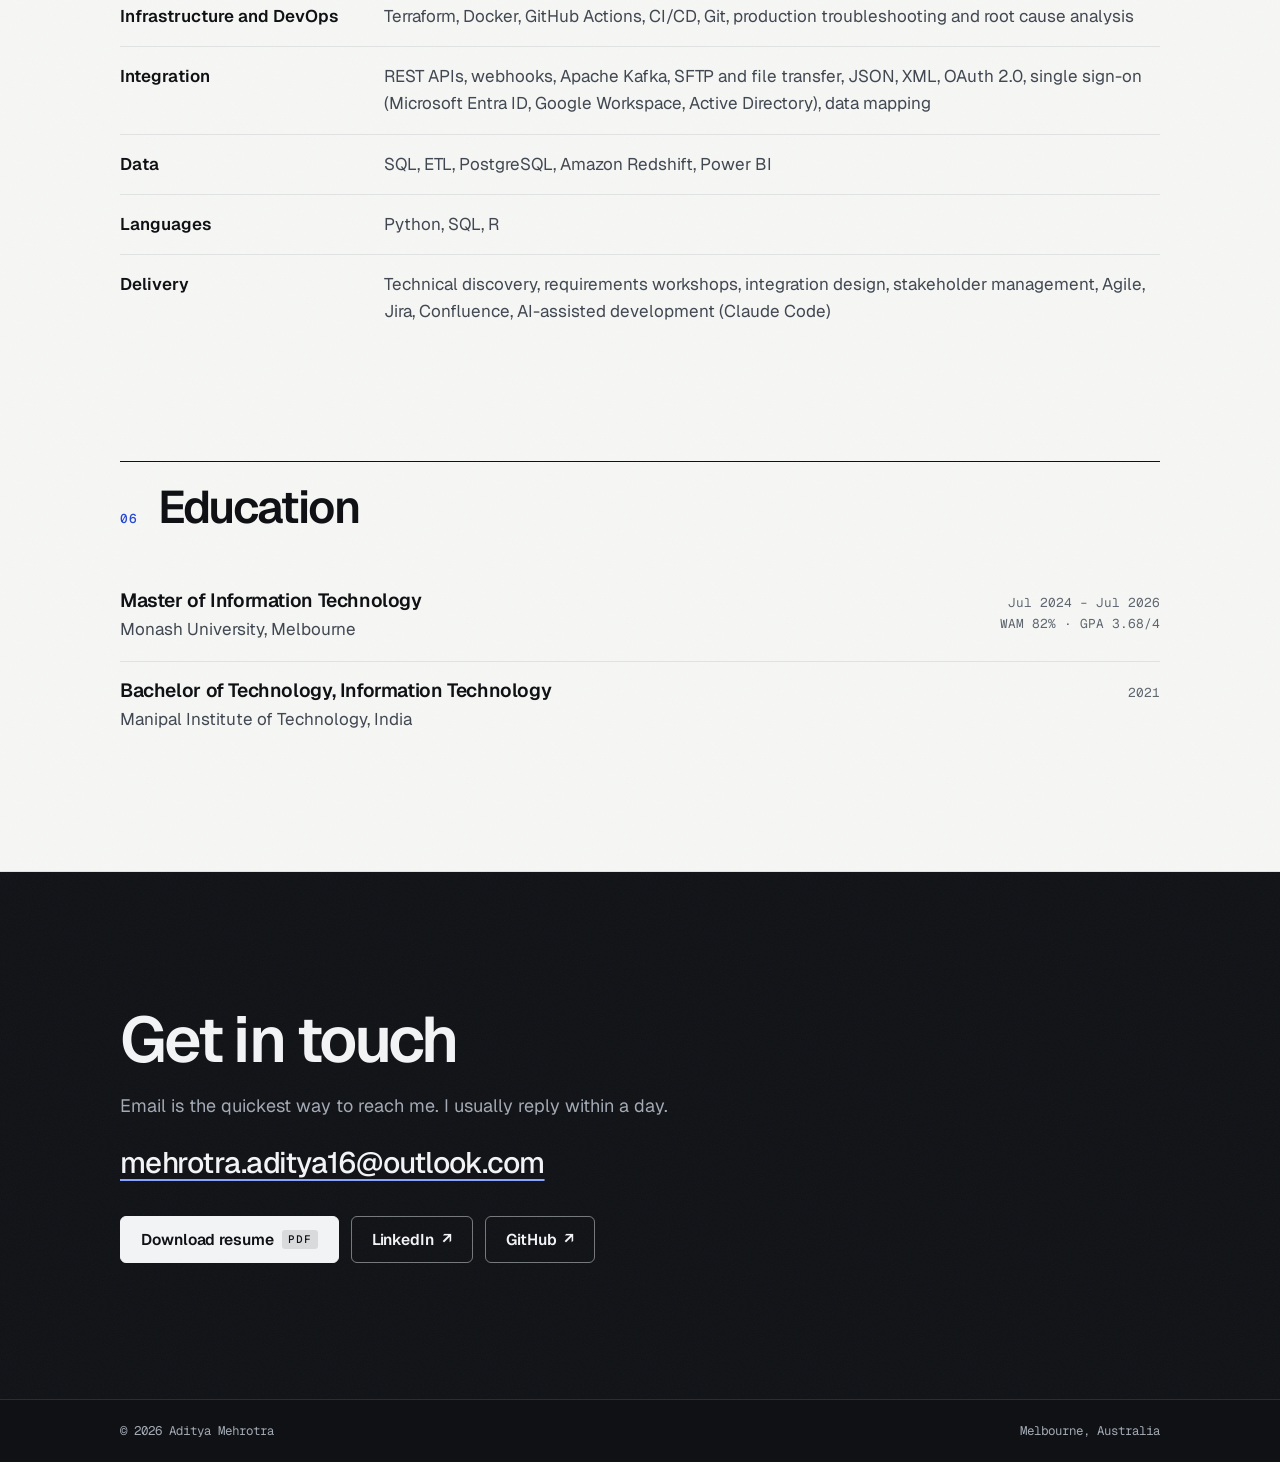
==== commit cd71e064: "Remove job-seeking lines and tidy mobile layout Drop the 'open to roles' status pill and change the " ====
--- a/index.html
+++ b/index.html
@@ -6,8 +6,7 @@
   <title>Aditya Mehrotra | Cloud Engineer, Melbourne</title>
   <meta name="description" content="Aditya Mehrotra is a cloud engineer in Melbourne with four years of engineering experience. AWS infrastructure, migrations and system integrations. Full Australian work rights, no sponsorship required.">
   <link rel="canonical" href="https://coded-by-aditya.github.io/">
-  <meta name="theme-color" content="#f6f7f5" media="(prefers-color-scheme: light)">
-  <meta name="theme-color" content="#0d0f12" media="(prefers-color-scheme: dark)">
+  <meta name="theme-color" content="#f6f7f5">
 
   <meta property="og:type" content="profile">
   <meta property="og:url" content="https://coded-by-aditya.github.io/">
@@ -20,10 +19,10 @@
   <link rel="preconnect" href="https://fonts.googleapis.com">
   <link rel="preconnect" href="https://fonts.gstatic.com" crossorigin>
   <link href="https://fonts.googleapis.com/css2?family=Geist:wght@400;500;600&family=Geist+Mono:wght@400;500&display=swap" rel="stylesheet">
-  <link rel="stylesheet" href="css/style.css?v=2">
+  <link rel="stylesheet" href="css/style.css?v=4">
   <script>
     document.documentElement.classList.add('js');
-    // Apply a saved light/dark choice before first paint. With none saved, CSS follows the system.
+    // Light by default. Apply a saved dark choice before first paint so there's no flash.
     try {
       var t = localStorage.getItem('theme');
       if (t === 'light' || t === 'dark') document.documentElement.setAttribute('data-theme', t);
@@ -92,7 +91,6 @@
             Right now I'm leading CFive AI's move from Railway to AWS.
           </p>
 
-          <p class="status rise"><span class="dot" aria-hidden="true"></span>Open to permanent cloud engineering roles in Melbourne</p>
 
           <div class="cta-row rise">
             <a href="resume.pdf" class="btn" target="_blank" rel="noopener">Download resume <span class="btn-note">PDF</span></a>
@@ -313,7 +311,7 @@
     <!-- Contact -->
     <section class="contact" id="contact" aria-labelledby="contact-h">
       <div class="wrap contact-inner reveal">
-        <h2 id="contact-h">Hiring a cloud engineer in Melbourne?</h2>
+        <h2 id="contact-h">Get in touch</h2>
         <p>Email is the quickest way to reach me. I usually reply within a day.</p>
         <a class="contact-email" href="mailto:mehrotra.aditya16@outlook.com">mehrotra.aditya16@outlook.com</a>
         <div class="cta-row">
@@ -332,6 +330,6 @@
     </div>
   </footer>
 
-  <script src="js/main.js?v=2" defer></script>
+  <script src="js/main.js?v=3" defer></script>
 </body>
 </html>
--- a/css/style.css
+++ b/css/style.css
@@ -25,28 +25,7 @@
   color-scheme: light;
 }
 
-/* Dark tokens: follow the system unless the visitor picked light,
-   or apply when they picked dark. */
-@media (prefers-color-scheme: dark) {
-  :root:not([data-theme="light"]) {
-    --paper: #0d0f12;
-    --card: #14171c;
-    --ink: #eceef1;
-    --ink-2: #b3b9c3;
-    --ink-3: #8a919c;
-    --rule: #252a31;
-    --rule-strong: #eceef1;
-    --accent: #8aa4ff;
-    --accent-hover: #b0c2ff;
-    --on-accent: #0a1030;
-    --green: #5fd394;
-    --band: #15181d;
-    --band-ink: #eceef1;
-    --band-ink-2: #9aa1ac;
-    --shadow: 0 1px 2px rgba(0, 0, 0, .3), 0 16px 40px -16px rgba(0, 0, 0, .6);
-    color-scheme: dark;
-  }
-}
+/* Dark tokens: only when the visitor picks dark with the toggle. Light is the default. */
 :root[data-theme="dark"] {
   --paper: #0d0f12;
   --card: #14171c;
@@ -135,6 +114,7 @@
 .brand {
   font: 600 1.05rem/1 var(--sans);
   text-decoration: none; letter-spacing: -.02em; margin-right: auto;
+  white-space: nowrap;
 }
 .topnav { display: flex; gap: 1.75rem; }
 .topnav a {
@@ -159,10 +139,6 @@
 .theme-toggle .i-sun { display: none; }
 :root[data-theme="dark"] .theme-toggle .i-sun { display: block; }
 :root[data-theme="dark"] .theme-toggle .i-moon { display: none; }
-@media (prefers-color-scheme: dark) {
-  :root:not([data-theme="light"]) .theme-toggle .i-sun { display: block; }
-  :root:not([data-theme="light"]) .theme-toggle .i-moon { display: none; }
-}
 html:not(.js) .theme-toggle { display: none; }
 
 /* Brief colour fade while switching theme */
@@ -199,22 +175,6 @@
   max-width: 32ch; margin-bottom: 1rem;
 }
 .sublede { color: var(--ink-2); max-width: 52ch; margin-bottom: 1.75rem; }
-
-.status {
-  display: inline-flex; align-items: center; gap: .6rem;
-  font-size: .9rem; font-weight: 500;
-  padding: .45rem .85rem .45rem .7rem;
-  border: 1px solid var(--rule); border-radius: 999px;
-  background: var(--card);
-  margin-bottom: 1.75rem;
-}
-.dot { position: relative; width: 8px; height: 8px; border-radius: 50%; background: var(--green); flex: none; }
-.dot::after {
-  content: ""; position: absolute; inset: -4px; border-radius: 50%;
-  border: 1.5px solid var(--green); opacity: 0;
-  animation: ping 2.4s ease-out infinite;
-}
-@keyframes ping { 0% { transform: scale(.5); opacity: .7; } 80%, 100% { transform: scale(1.4); opacity: 0; } }
 
 .cta-row { display: flex; flex-wrap: wrap; gap: .75rem; }
 
@@ -371,6 +331,20 @@
 .footer { background: var(--band); color: var(--band-ink-2); border-top: 1px solid color-mix(in srgb, var(--band-ink) 12%, transparent); }
 .footer-inner { display: flex; justify-content: space-between; gap: 1rem; padding-top: 1.4rem; padding-bottom: 1.4rem; font: 400 .78rem/1.4 var(--mono); }
 
+/* Copied-email confirmation */
+.toast {
+  position: fixed; left: 50%; bottom: 24px; z-index: 200;
+  max-width: calc(100% - 32px);
+  padding: .7rem 1rem;
+  background: var(--ink); color: var(--paper);
+  border-radius: 6px; box-shadow: var(--shadow);
+  font-size: .9rem; font-weight: 500; text-align: center;
+  opacity: 0; pointer-events: none;
+  transform: translate(-50%, 8px);
+  transition: opacity .2s ease, transform .2s ease;
+}
+.toast.show { opacity: 1; transform: translate(-50%, 0); }
+
 /* ── Motion ─────────────────────────────────────────── */
 @keyframes rise { from { opacity: 0; transform: translateY(14px); } to { opacity: 1; transform: none; } }
 .js .rise { opacity: 0; animation: rise .8s cubic-bezier(.2, .7, .2, 1) forwards; }
@@ -390,7 +364,7 @@
 @media (prefers-reduced-motion: reduce) {
   html { scroll-behavior: auto; }
   .js .rise, .js .reveal { opacity: 1; transform: none; animation: none; transition: none; }
-  .dot::after { animation: none; }
+  .toast { transition: none; }
 }
 
 /* ── Responsive ─────────────────────────────────────── */
@@ -413,9 +387,20 @@
 
 @media (max-width: 720px) {
   .topnav { display: none; }
-  .topbar-inner { height: 58px; }
+  .topbar-inner { height: 60px; }
+  .topbar-inner { gap: 1rem; }
+  /* Bigger tap targets on phones */
+  .theme-toggle { width: 44px; height: 44px; }
+  .btn-small { padding: .8rem 1.05rem; font-size: .9rem; }
+  .project-link { padding: .6rem 0; margin-bottom: -.6rem; }
+  .contact-email { padding: .5rem 0; }
   .section-head { grid-template-columns: minmax(0, 1fr); row-gap: .5rem; }
   .section-intro { grid-column: 1; margin-top: .25rem; }
+}
+
+@media (max-width: 380px) {
+  .brand { font-size: .95rem; }
+  .btn-small { padding: .8rem .85rem; }
 }
 
 @media (max-width: 560px) {
@@ -433,7 +418,7 @@
 @media print {
   :root, :root[data-theme="dark"] { --paper: #fff; --card: #fff; --ink: #000; --ink-2: #222; --ink-3: #444; --rule: #ccc; --rule-strong: #000; --accent: #1c35a8; --band: #fff; --band-ink: #000; --band-ink-2: #222; }
   body { background: #fff; }
-  .topbar, .skip, .hero::before, .cta-row, .status, .footer { display: none !important; }
+  .topbar, .skip, .hero::before, .cta-row, .footer { display: none !important; }
   .js .rise, .js .reveal { opacity: 1 !important; transform: none !important; animation: none !important; }
   .section, .contact { padding-top: 24px; margin-top: 0; }
   .role, .project, .figure { break-inside: avoid; }
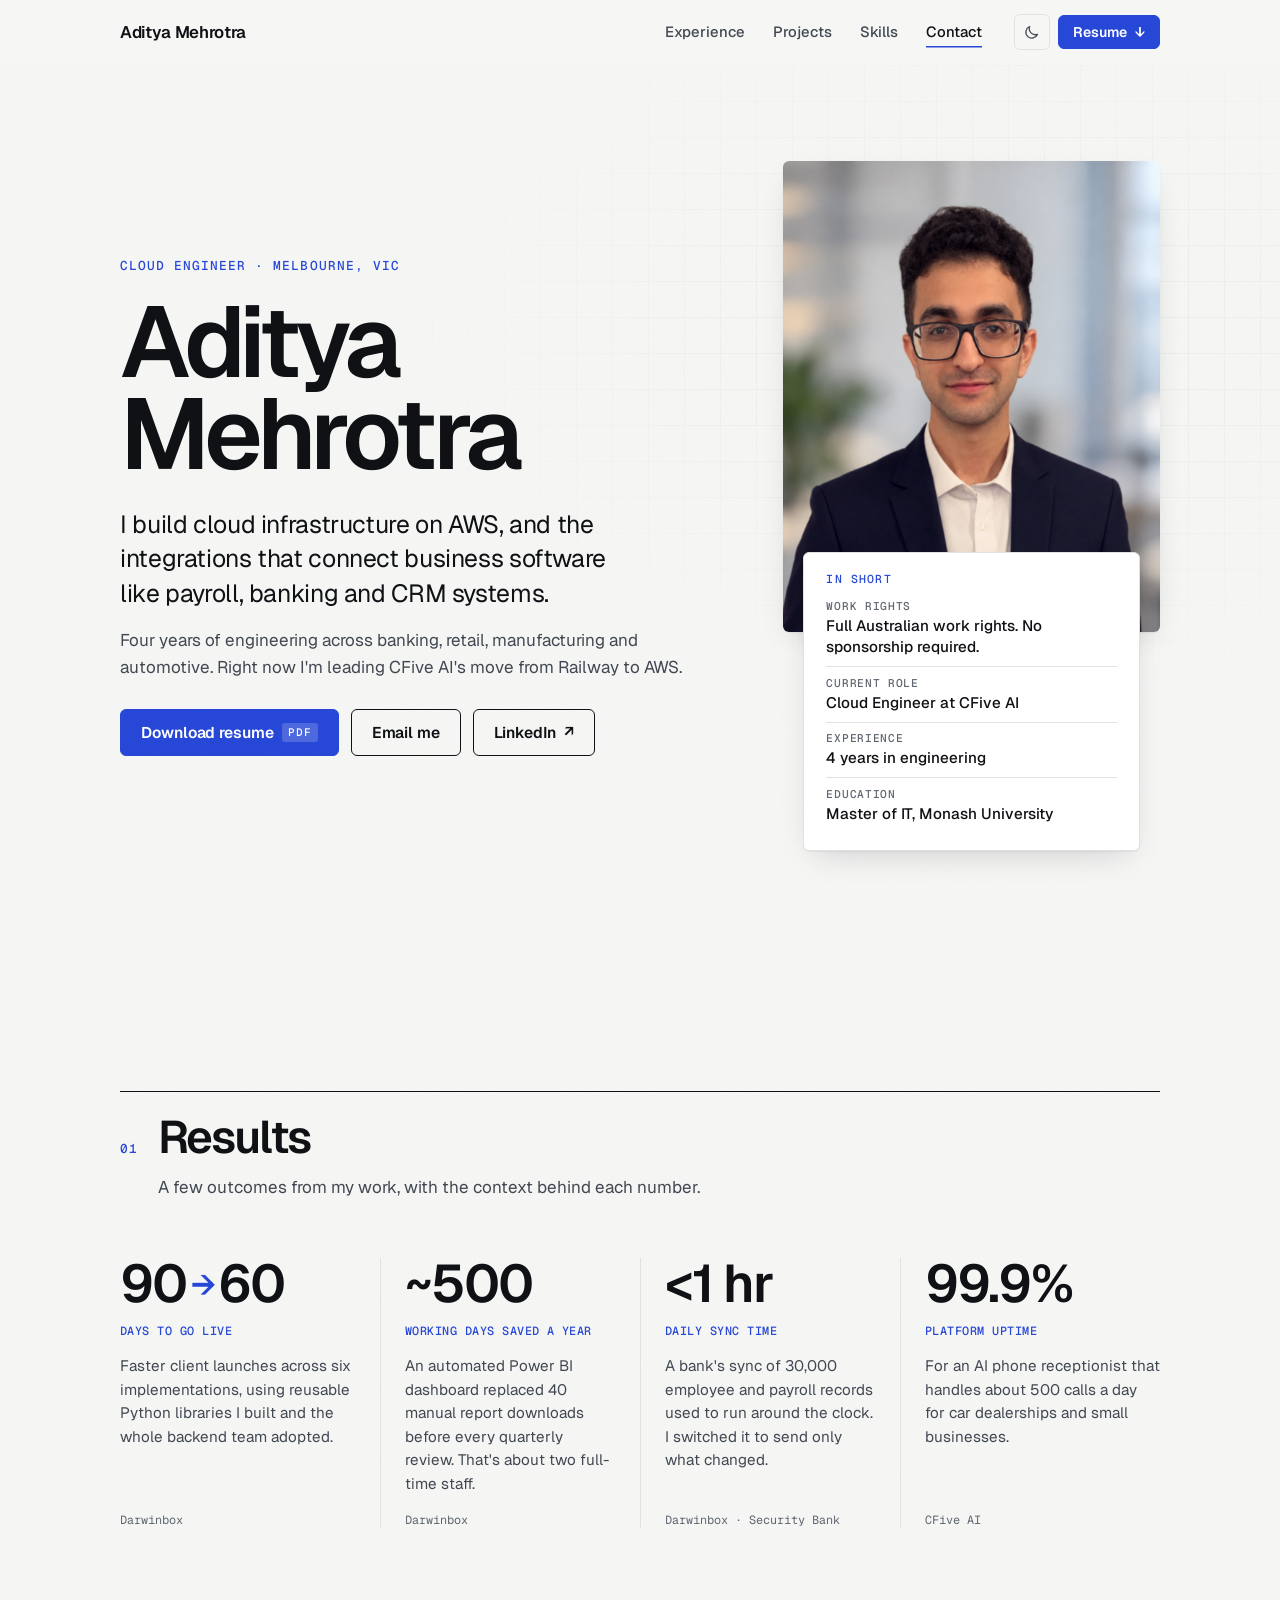
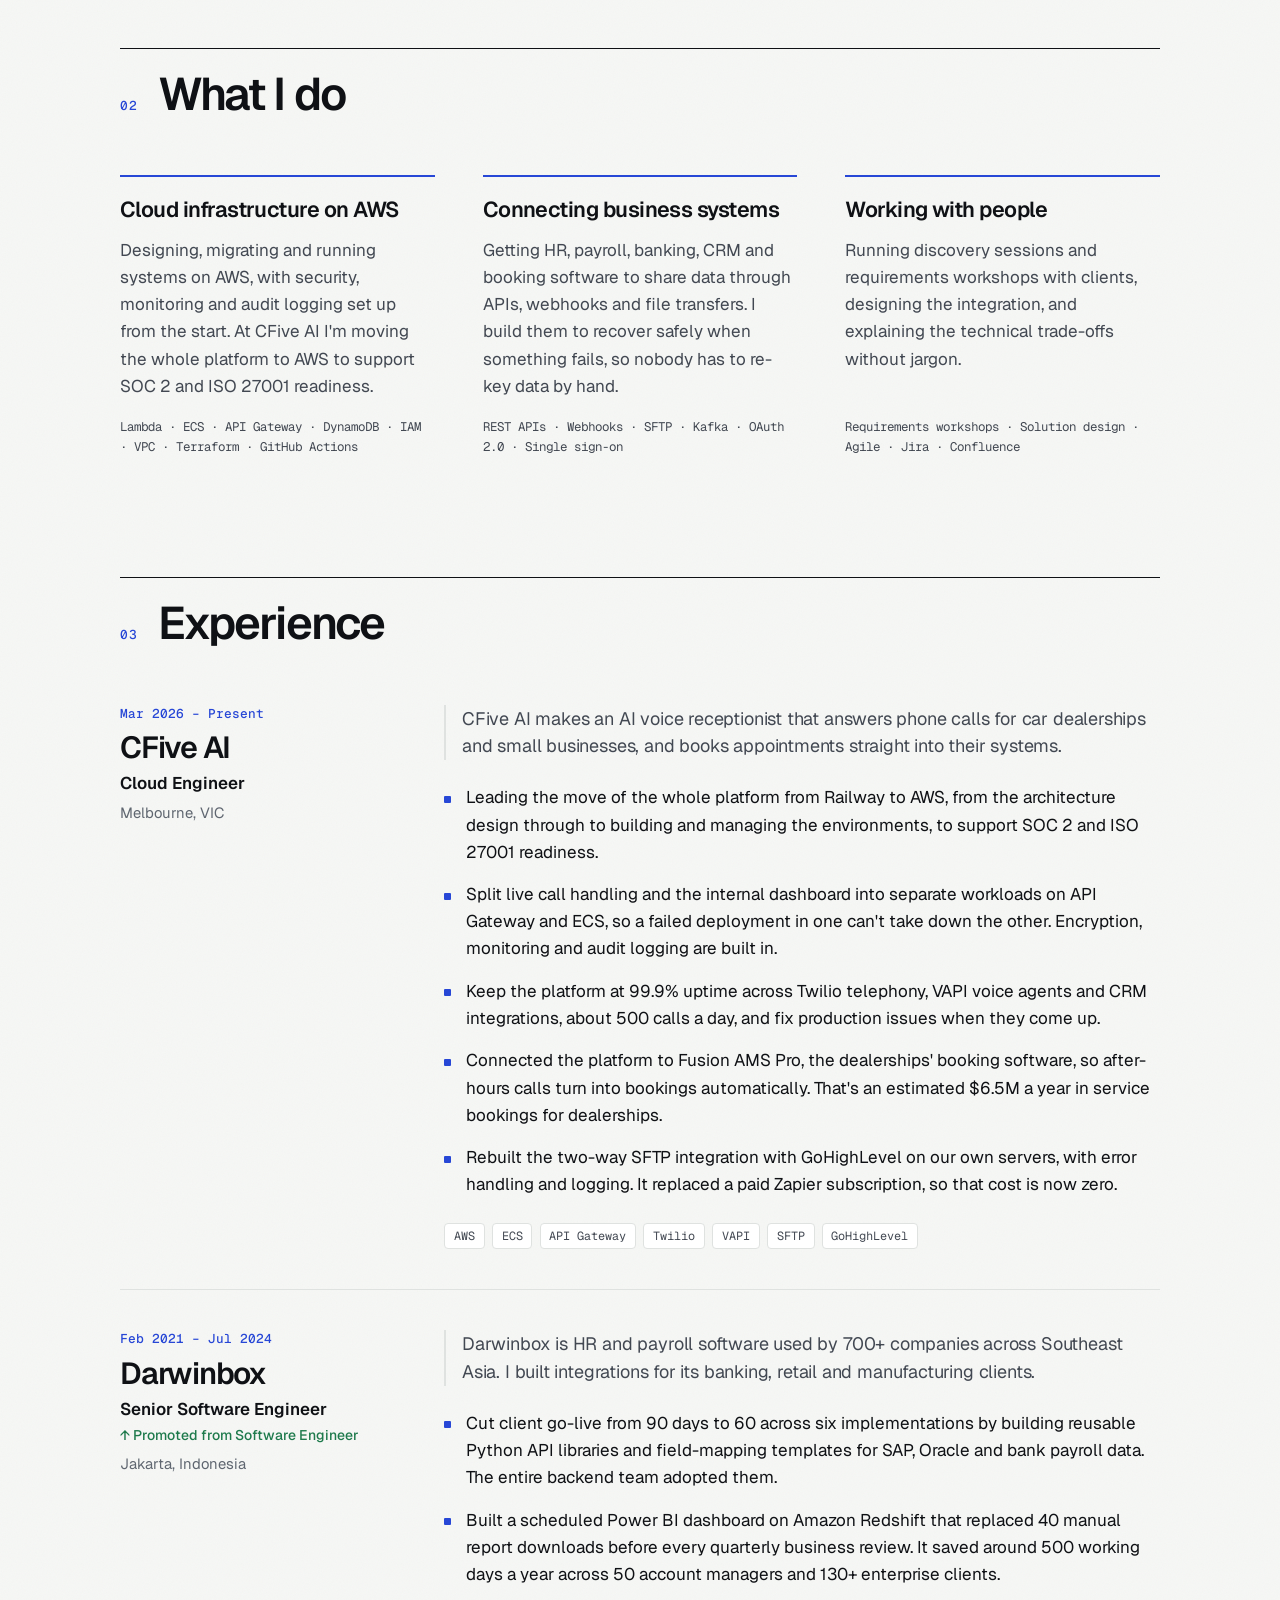
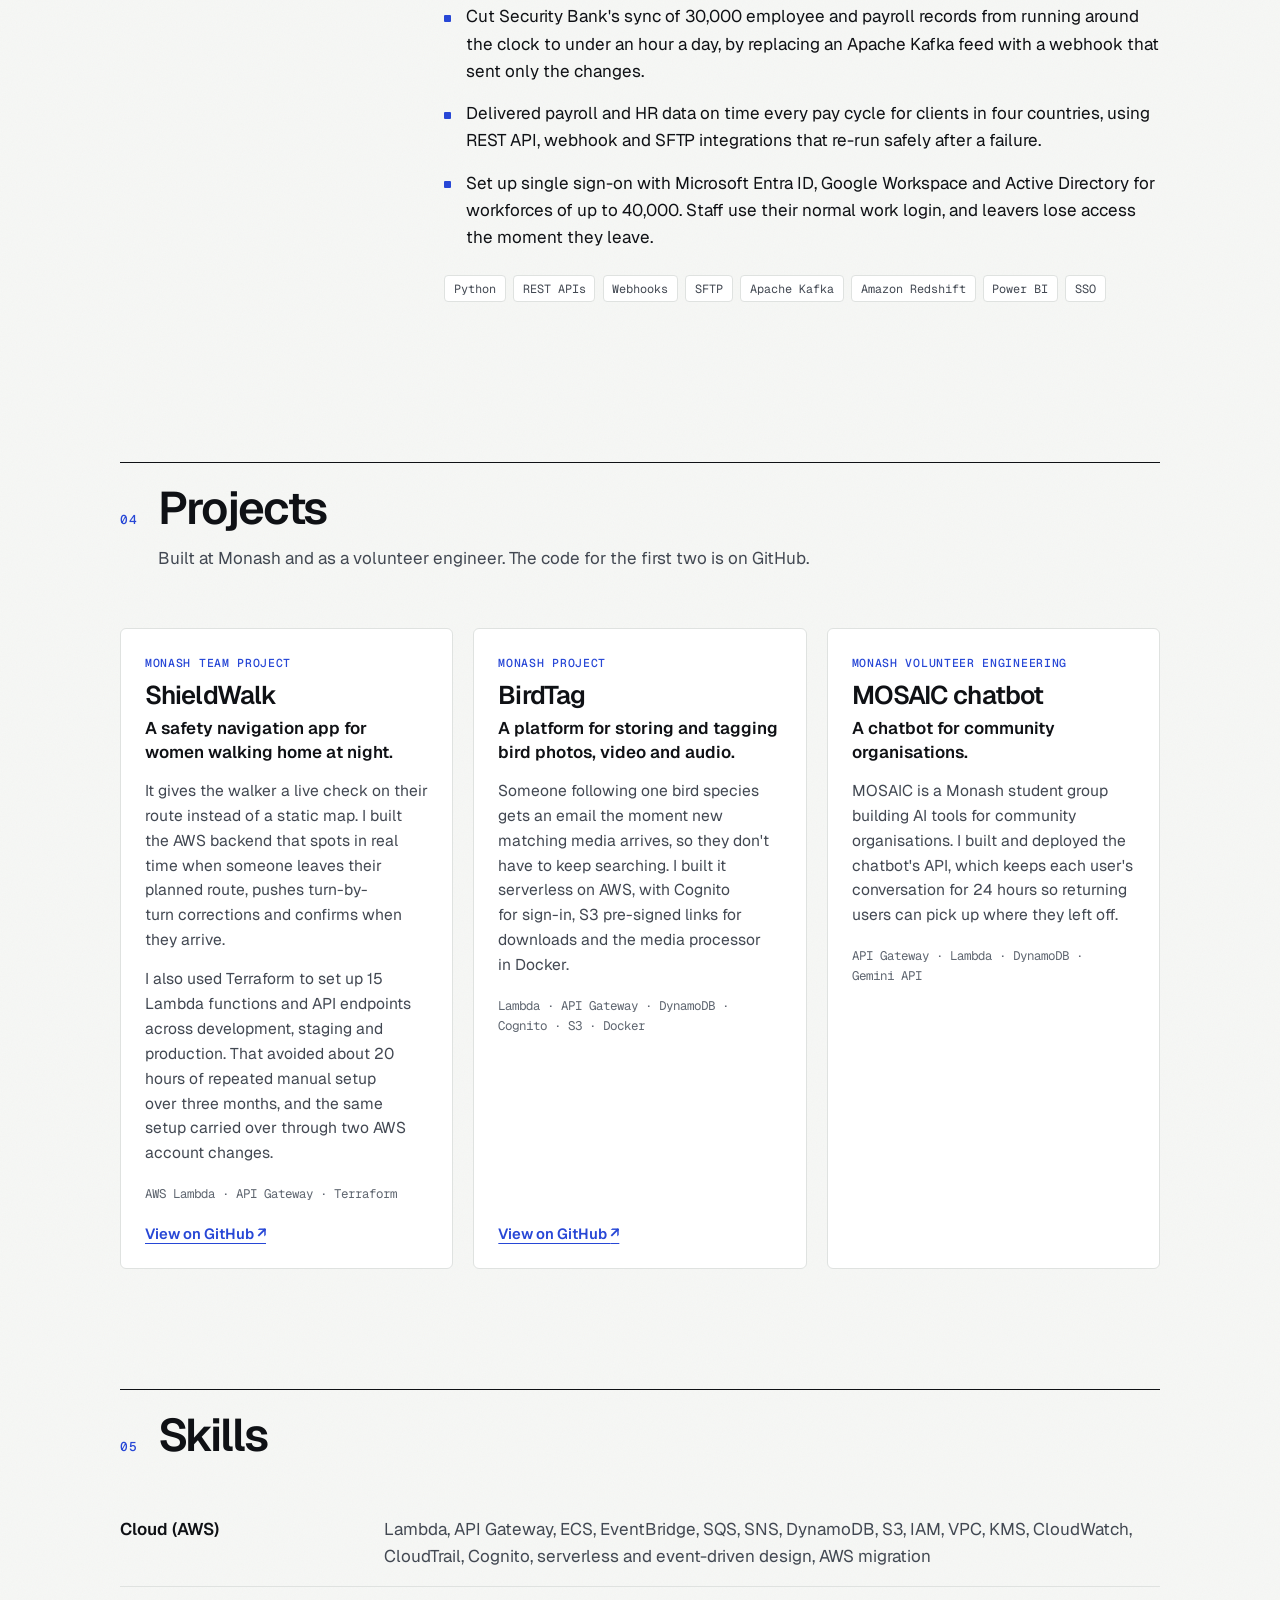
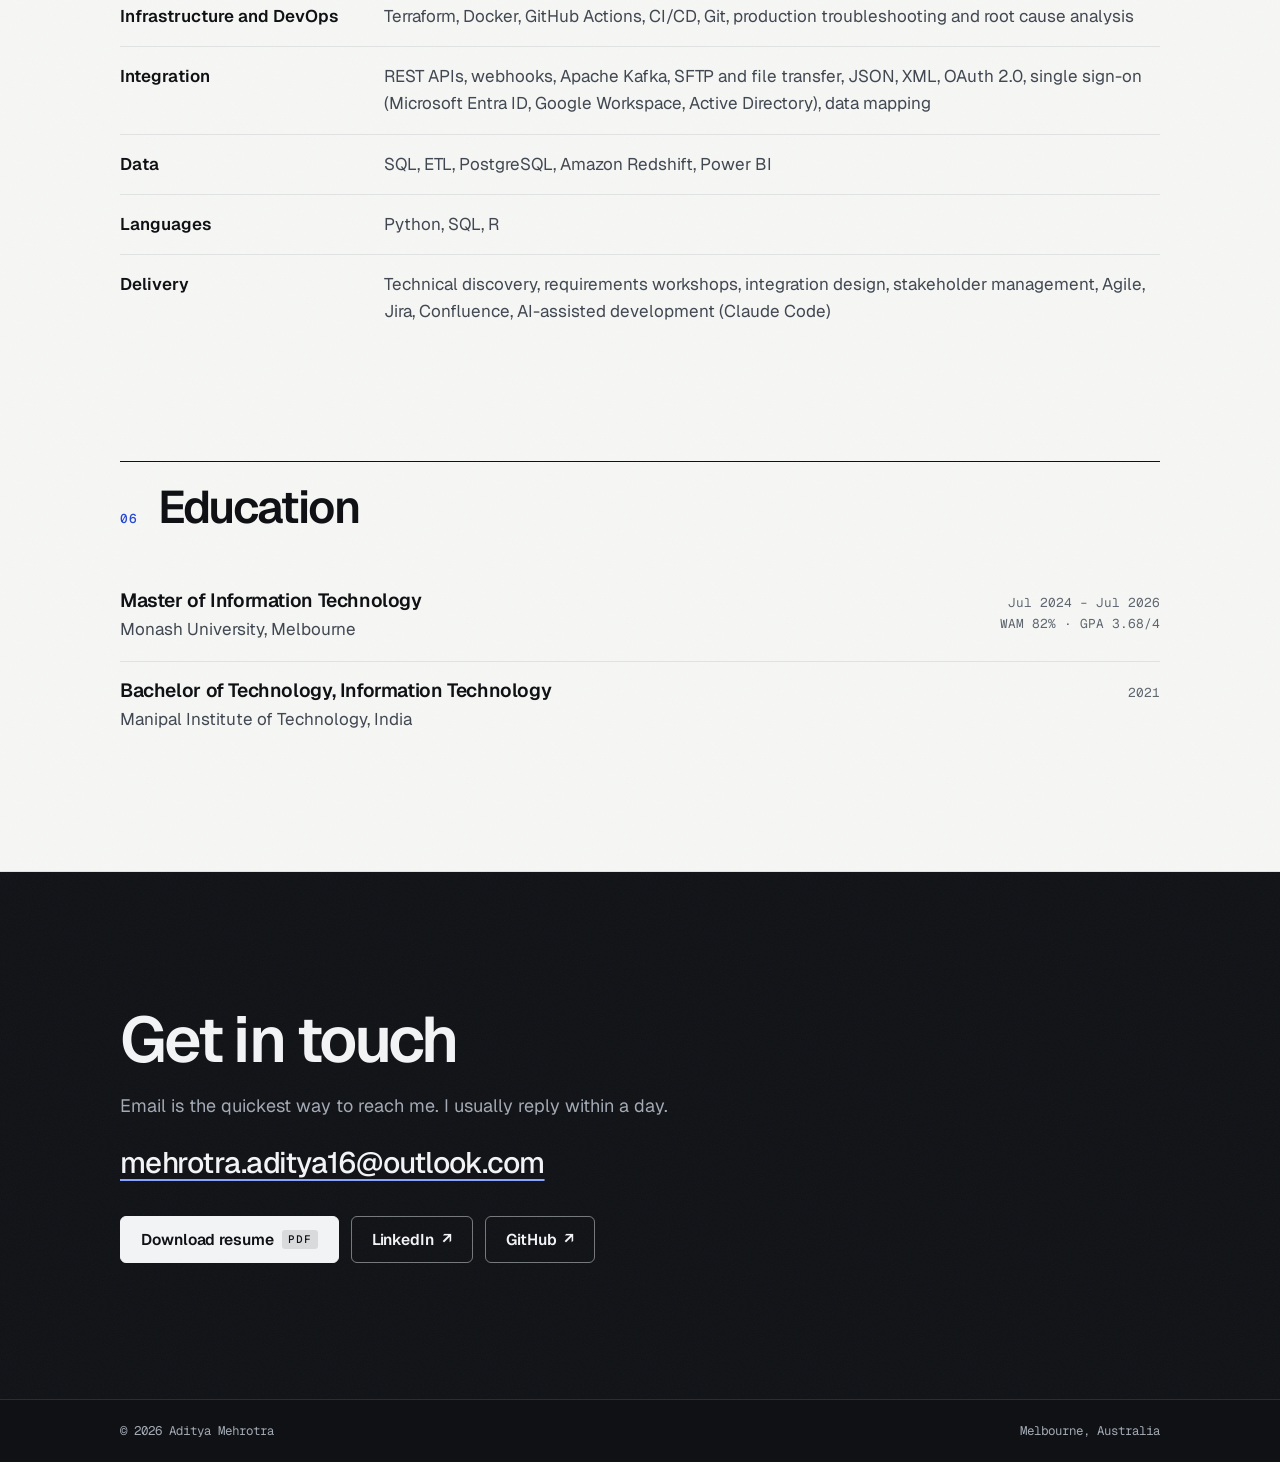
==== commit 130fa462: "Add mobile menu On phones the section links were hidden with no way to reach them. Add a menu button" ====
--- a/index.html
+++ b/index.html
@@ -19,7 +19,7 @@
   <link rel="preconnect" href="https://fonts.googleapis.com">
   <link rel="preconnect" href="https://fonts.gstatic.com" crossorigin>
   <link href="https://fonts.googleapis.com/css2?family=Geist:wght@400;500;600&family=Geist+Mono:wght@400;500&display=swap" rel="stylesheet">
-  <link rel="stylesheet" href="css/style.css?v=4">
+  <link rel="stylesheet" href="css/style.css?v=5">
   <script>
     document.documentElement.classList.add('js');
     // Light by default. Apply a saved dark choice before first paint so there's no flash.
@@ -65,13 +65,31 @@
         <a href="#contact">Contact</a>
       </nav>
       <div class="topbar-actions">
-        <button type="button" class="theme-toggle" aria-label="Switch colour theme">
+        <button type="button" class="theme-toggle theme-toggle-bar" aria-label="Switch colour theme">
           <svg class="i-moon" viewBox="0 0 24 24" fill="none" stroke="currentColor" stroke-width="1.8" stroke-linecap="round" stroke-linejoin="round" aria-hidden="true"><path d="M20.5 14.5A8.5 8.5 0 0 1 9.5 3.5a8.5 8.5 0 1 0 11 11z"/></svg>
           <svg class="i-sun" viewBox="0 0 24 24" fill="none" stroke="currentColor" stroke-width="1.8" stroke-linecap="round" aria-hidden="true"><circle cx="12" cy="12" r="4"/><path d="M12 2.5v2M12 19.5v2M4.6 4.6l1.4 1.4M18 18l1.4 1.4M2.5 12h2M19.5 12h2M4.6 19.4L6 18M18 6l1.4-1.4"/></svg>
         </button>
         <a href="resume.pdf" class="btn btn-small" target="_blank" rel="noopener">Resume <span aria-hidden="true">↓</span></a>
+        <button type="button" class="menu-btn" aria-expanded="false" aria-controls="mobile-menu" aria-label="Open menu">
+          <span class="menu-icon" aria-hidden="true"></span>
+        </button>
       </div>
     </div>
+
+    <!-- Phone-sized menu, opened by .menu-btn -->
+    <nav class="mobile-menu" id="mobile-menu" aria-label="Sections" hidden>
+      <div class="wrap">
+        <a href="#experience">Experience</a>
+        <a href="#projects">Projects</a>
+        <a href="#skills">Skills</a>
+        <a href="#contact">Contact</a>
+        <button type="button" class="theme-toggle theme-toggle-row" aria-label="Switch colour theme">
+          <svg class="i-moon" viewBox="0 0 24 24" fill="none" stroke="currentColor" stroke-width="1.8" stroke-linecap="round" stroke-linejoin="round" aria-hidden="true"><path d="M20.5 14.5A8.5 8.5 0 0 1 9.5 3.5a8.5 8.5 0 1 0 11 11z"/></svg>
+          <svg class="i-sun" viewBox="0 0 24 24" fill="none" stroke="currentColor" stroke-width="1.8" stroke-linecap="round" aria-hidden="true"><circle cx="12" cy="12" r="4"/><path d="M12 2.5v2M12 19.5v2M4.6 4.6l1.4 1.4M18 18l1.4 1.4M2.5 12h2M19.5 12h2M4.6 19.4L6 18M18 6l1.4-1.4"/></svg>
+          <span class="theme-label">Dark mode</span>
+        </button>
+      </div>
+    </nav>
   </header>
 
   <main id="main">
@@ -330,6 +348,6 @@
     </div>
   </footer>
 
-  <script src="js/main.js?v=3" defer></script>
+  <script src="js/main.js?v=4" defer></script>
 </body>
 </html>
--- a/css/style.css
+++ b/css/style.css
@@ -141,6 +141,57 @@
 :root[data-theme="dark"] .theme-toggle .i-moon { display: none; }
 html:not(.js) .theme-toggle { display: none; }
 
+/* Mobile menu (phones only) */
+.menu-btn {
+  display: none; place-items: center;
+  width: 44px; height: 44px;
+  border: 1px solid var(--rule); border-radius: 6px;
+  background: transparent; color: var(--ink);
+  cursor: pointer;
+}
+.menu-icon, .menu-icon::before, .menu-icon::after {
+  display: block; width: 18px; height: 1.75px; border-radius: 2px;
+  background: currentColor;
+  transition: transform .2s ease, background-color .2s ease;
+}
+.menu-icon { position: relative; }
+.menu-icon::before, .menu-icon::after { content: ""; position: absolute; left: 0; }
+.menu-icon::before { top: -6px; }
+.menu-icon::after { top: 6px; }
+.menu-btn[aria-expanded="true"] .menu-icon { background: transparent; }
+.menu-btn[aria-expanded="true"] .menu-icon::before { transform: translateY(6px) rotate(45deg); }
+.menu-btn[aria-expanded="true"] .menu-icon::after { transform: translateY(-6px) rotate(-45deg); }
+
+.mobile-menu {
+  display: none;
+  position: absolute; top: 100%; left: 0; right: 0;
+  background: var(--paper);
+  border-top: 1px solid var(--rule); border-bottom: 1px solid var(--rule);
+  box-shadow: 0 18px 32px -18px rgba(0, 0, 0, .25);
+}
+/* Dims the page under the open menu; tapping it closes the menu */
+.mobile-menu::after {
+  content: ""; position: absolute; top: 100%; left: 0; right: 0; height: 100vh;
+  background: rgba(0, 0, 0, .32);
+}
+.mobile-menu .wrap { display: flex; flex-direction: column; padding-top: .25rem; padding-bottom: 1rem; }
+.mobile-menu a {
+  display: flex; align-items: center; justify-content: space-between;
+  min-height: 54px;
+  font-size: 1.125rem; font-weight: 500; letter-spacing: -.01em;
+  text-decoration: none;
+  border-bottom: 1px solid var(--rule);
+}
+.mobile-menu a::after { content: "→"; color: var(--ink-3); font-size: 1rem; }
+.mobile-menu a.active { color: var(--accent); }
+.mobile-menu a.active::after { color: var(--accent); }
+.theme-toggle.theme-toggle-row {
+  display: flex; justify-content: flex-start; gap: .65rem;
+  width: 100%; height: 50px; margin-top: 1rem; padding: 0 1rem;
+  color: var(--ink); font: 500 1rem/1 var(--sans);
+}
+@keyframes menu-in { from { opacity: 0; transform: translateY(-6px); } to { opacity: 1; transform: none; } }
+
 /* Brief colour fade while switching theme */
 .theme-anim, .theme-anim *, .theme-anim *::before, .theme-anim *::after {
   transition: background-color .3s ease, color .3s ease, border-color .3s ease, fill .3s ease !important;
@@ -365,6 +416,8 @@
   html { scroll-behavior: auto; }
   .js .rise, .js .reveal { opacity: 1; transform: none; animation: none; transition: none; }
   .toast { transition: none; }
+  .mobile-menu:not([hidden]) { animation: none; }
+  .menu-icon, .menu-icon::before, .menu-icon::after { transition: none; }
 }
 
 /* ── Responsive ─────────────────────────────────────── */
@@ -389,8 +442,10 @@
   .topnav { display: none; }
   .topbar-inner { height: 60px; }
   .topbar-inner { gap: 1rem; }
+  .theme-toggle-bar { display: none; }
+  html.js .menu-btn { display: inline-grid; }
+  .mobile-menu:not([hidden]) { display: block; animation: menu-in .18s ease-out; }
   /* Bigger tap targets on phones */
-  .theme-toggle { width: 44px; height: 44px; }
   .btn-small { padding: .8rem 1.05rem; font-size: .9rem; }
   .project-link { padding: .6rem 0; margin-bottom: -.6rem; }
   .contact-email { padding: .5rem 0; }
@@ -418,7 +473,7 @@
 @media print {
   :root, :root[data-theme="dark"] { --paper: #fff; --card: #fff; --ink: #000; --ink-2: #222; --ink-3: #444; --rule: #ccc; --rule-strong: #000; --accent: #1c35a8; --band: #fff; --band-ink: #000; --band-ink-2: #222; }
   body { background: #fff; }
-  .topbar, .skip, .hero::before, .cta-row, .footer { display: none !important; }
+  .topbar, .skip, .hero::before, .cta-row, .footer, .mobile-menu { display: none !important; }
   .js .rise, .js .reveal { opacity: 1 !important; transform: none !important; animation: none !important; }
   .section, .contact { padding-top: 24px; margin-top: 0; }
   .role, .project, .figure { break-inside: avoid; }
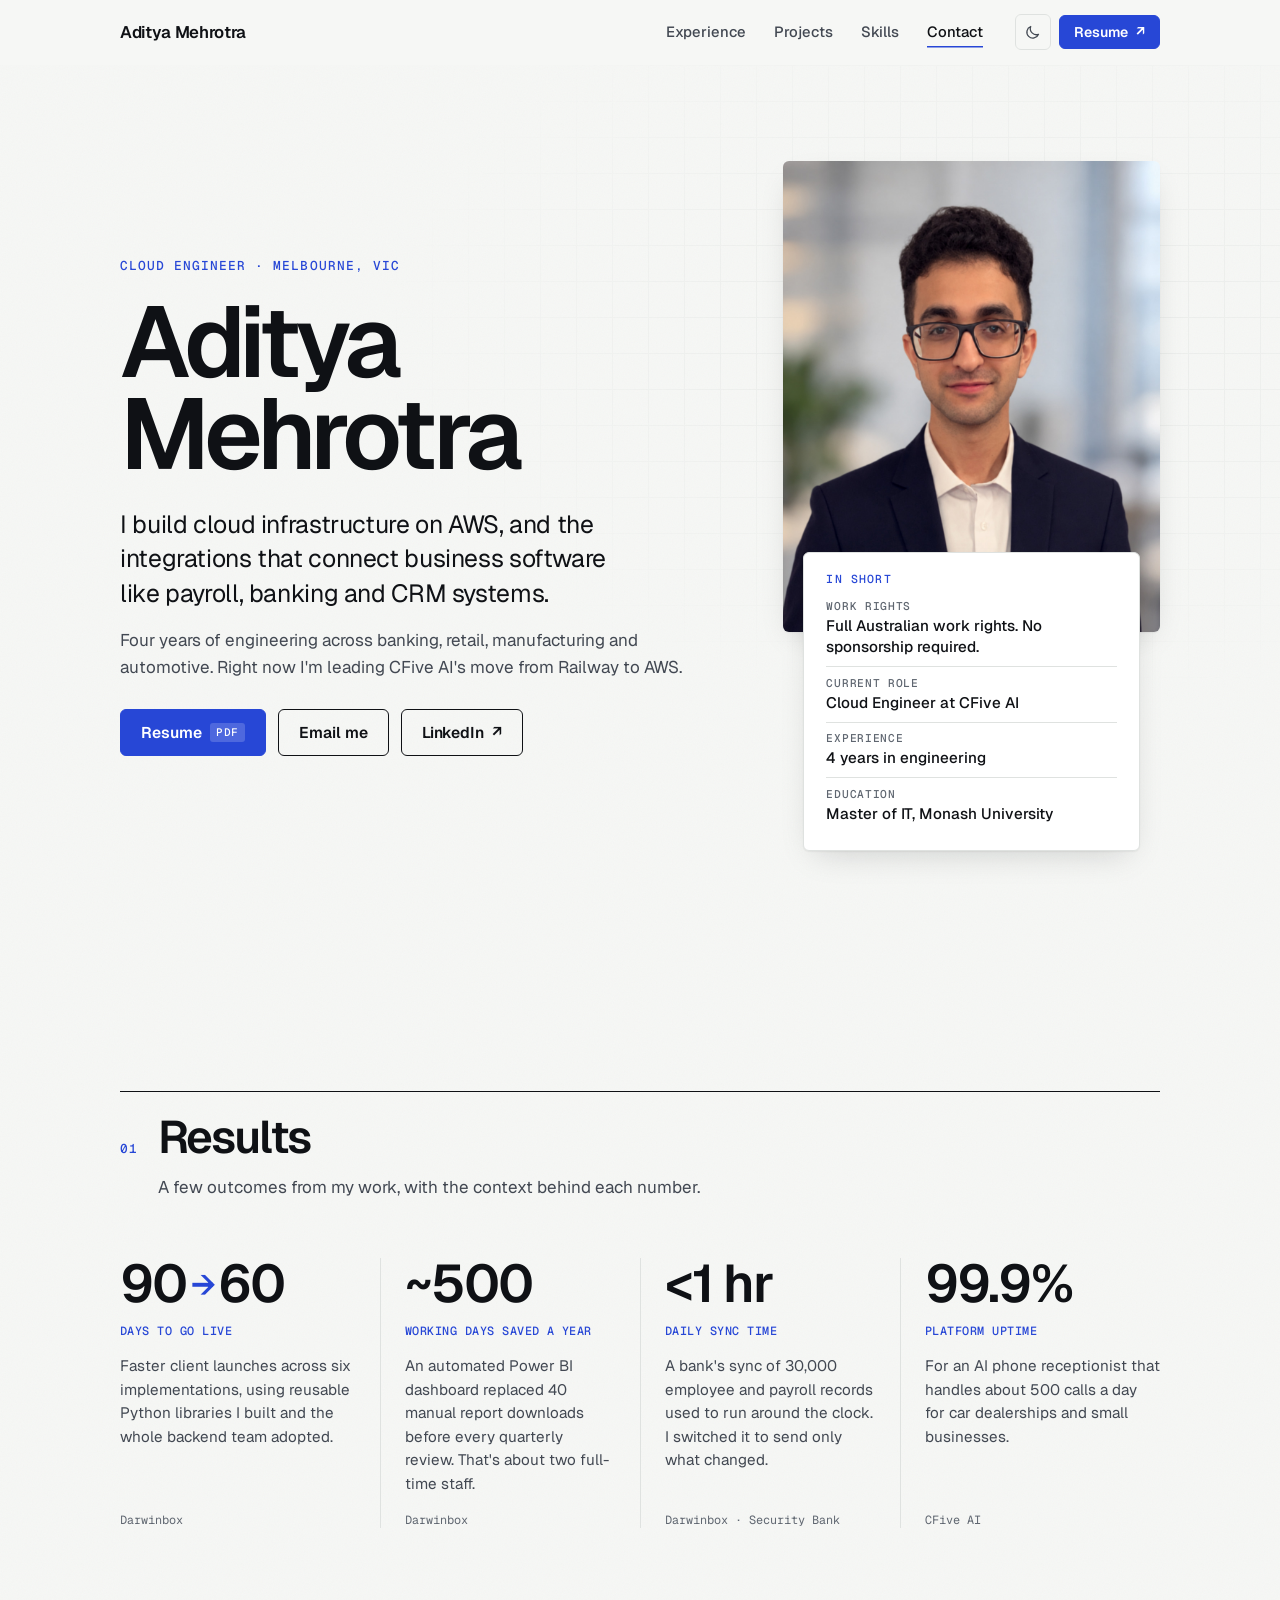
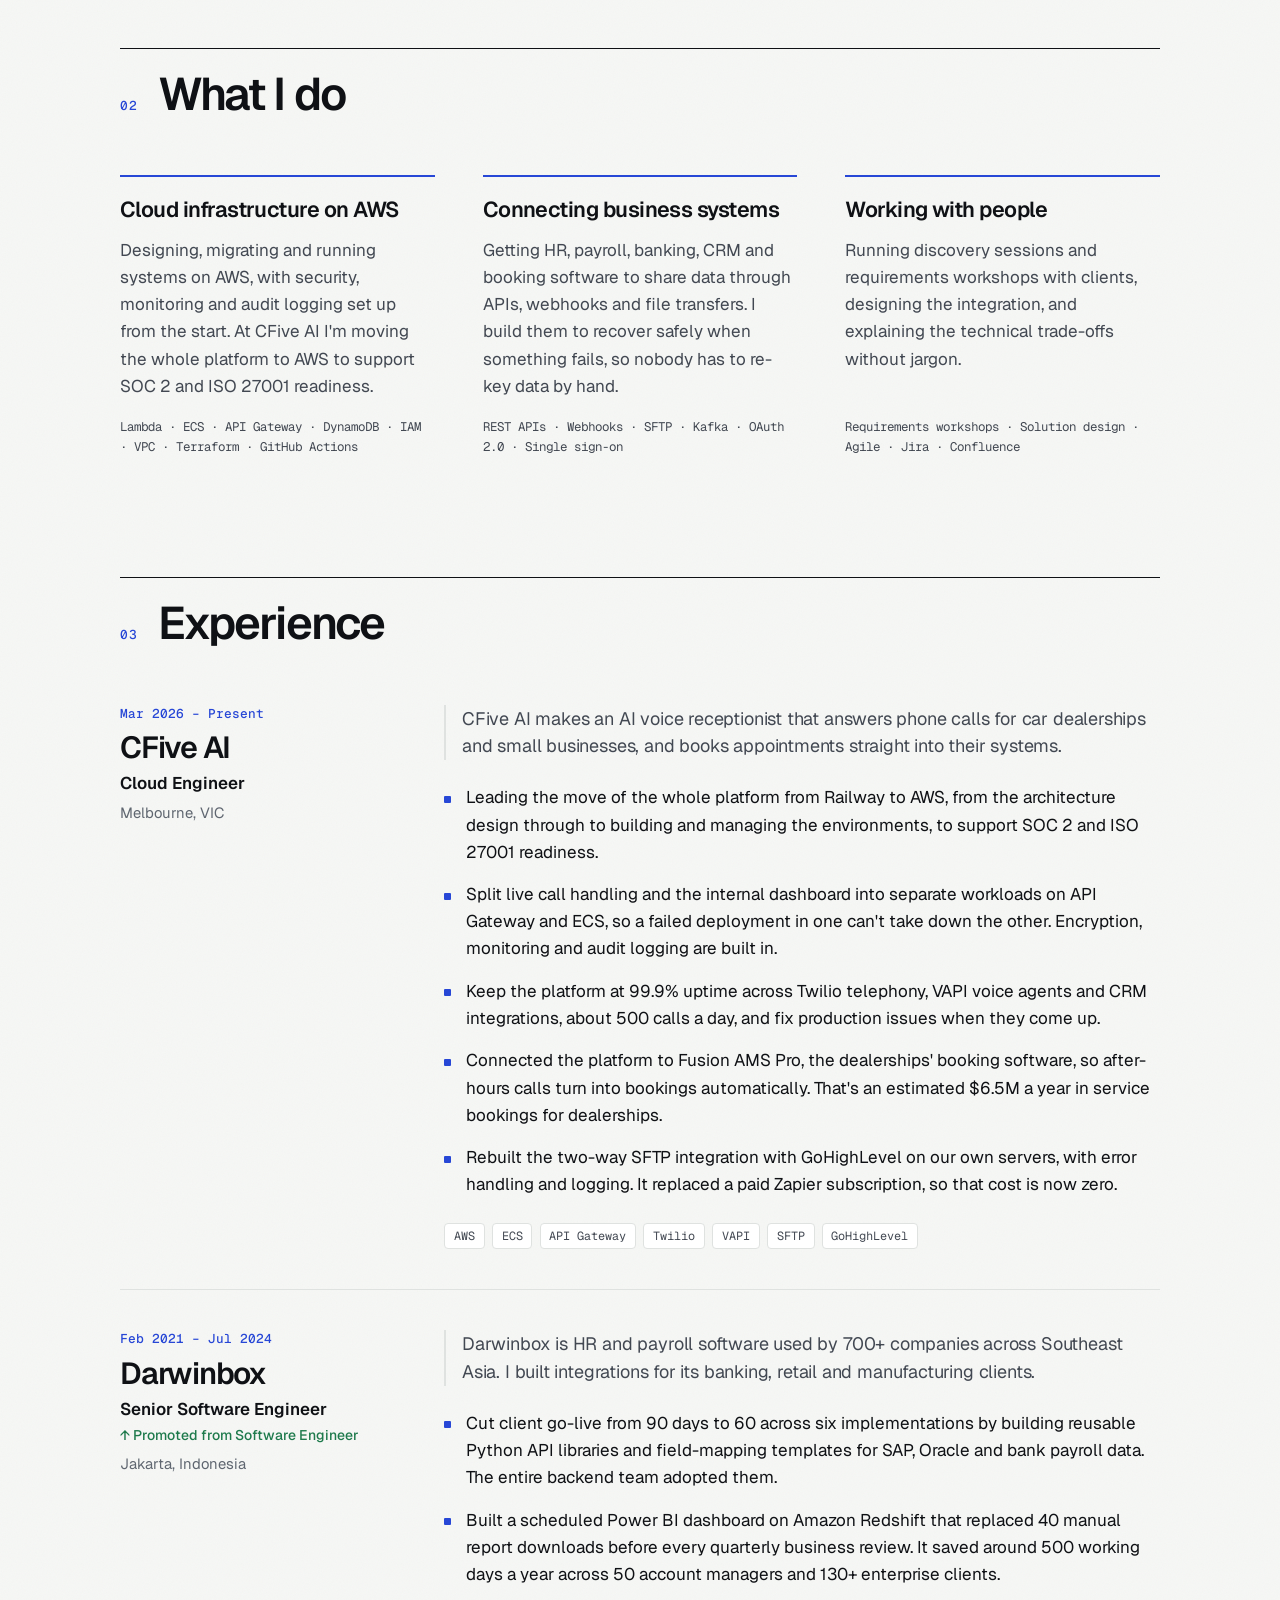
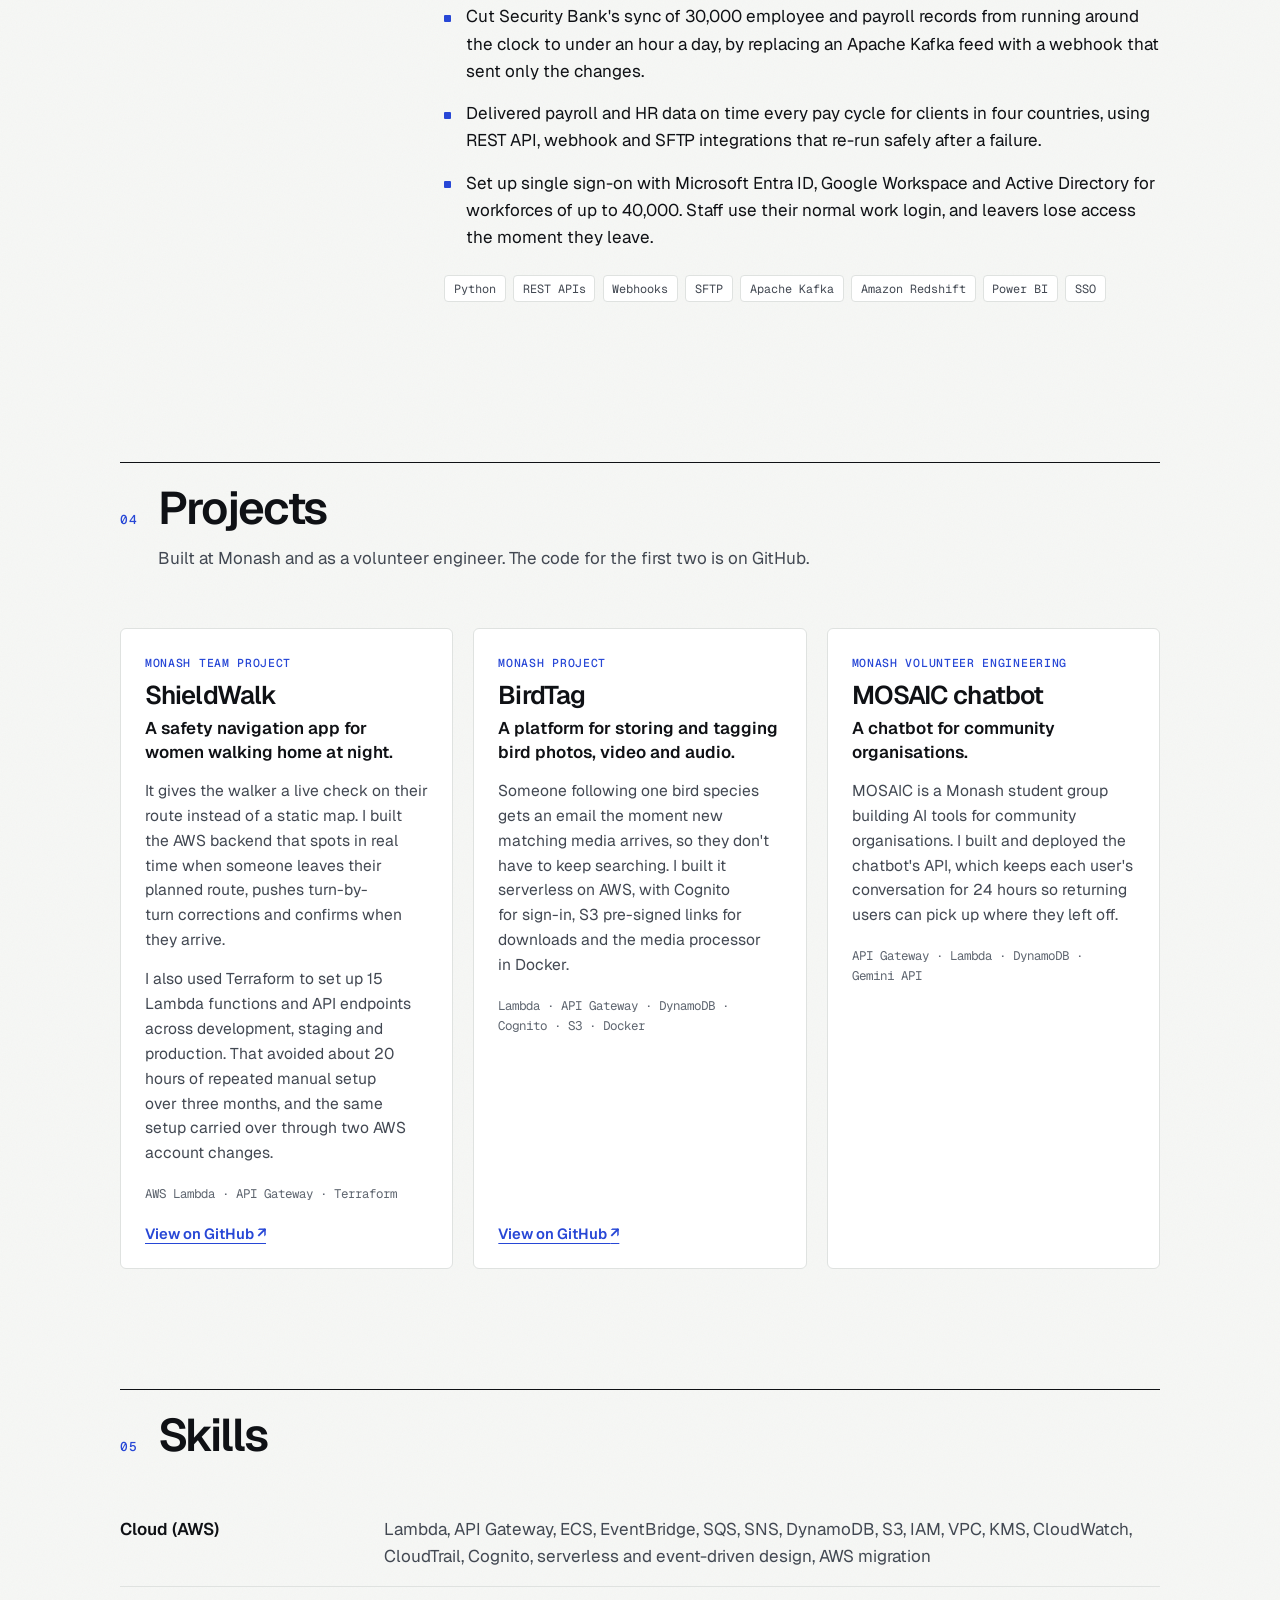
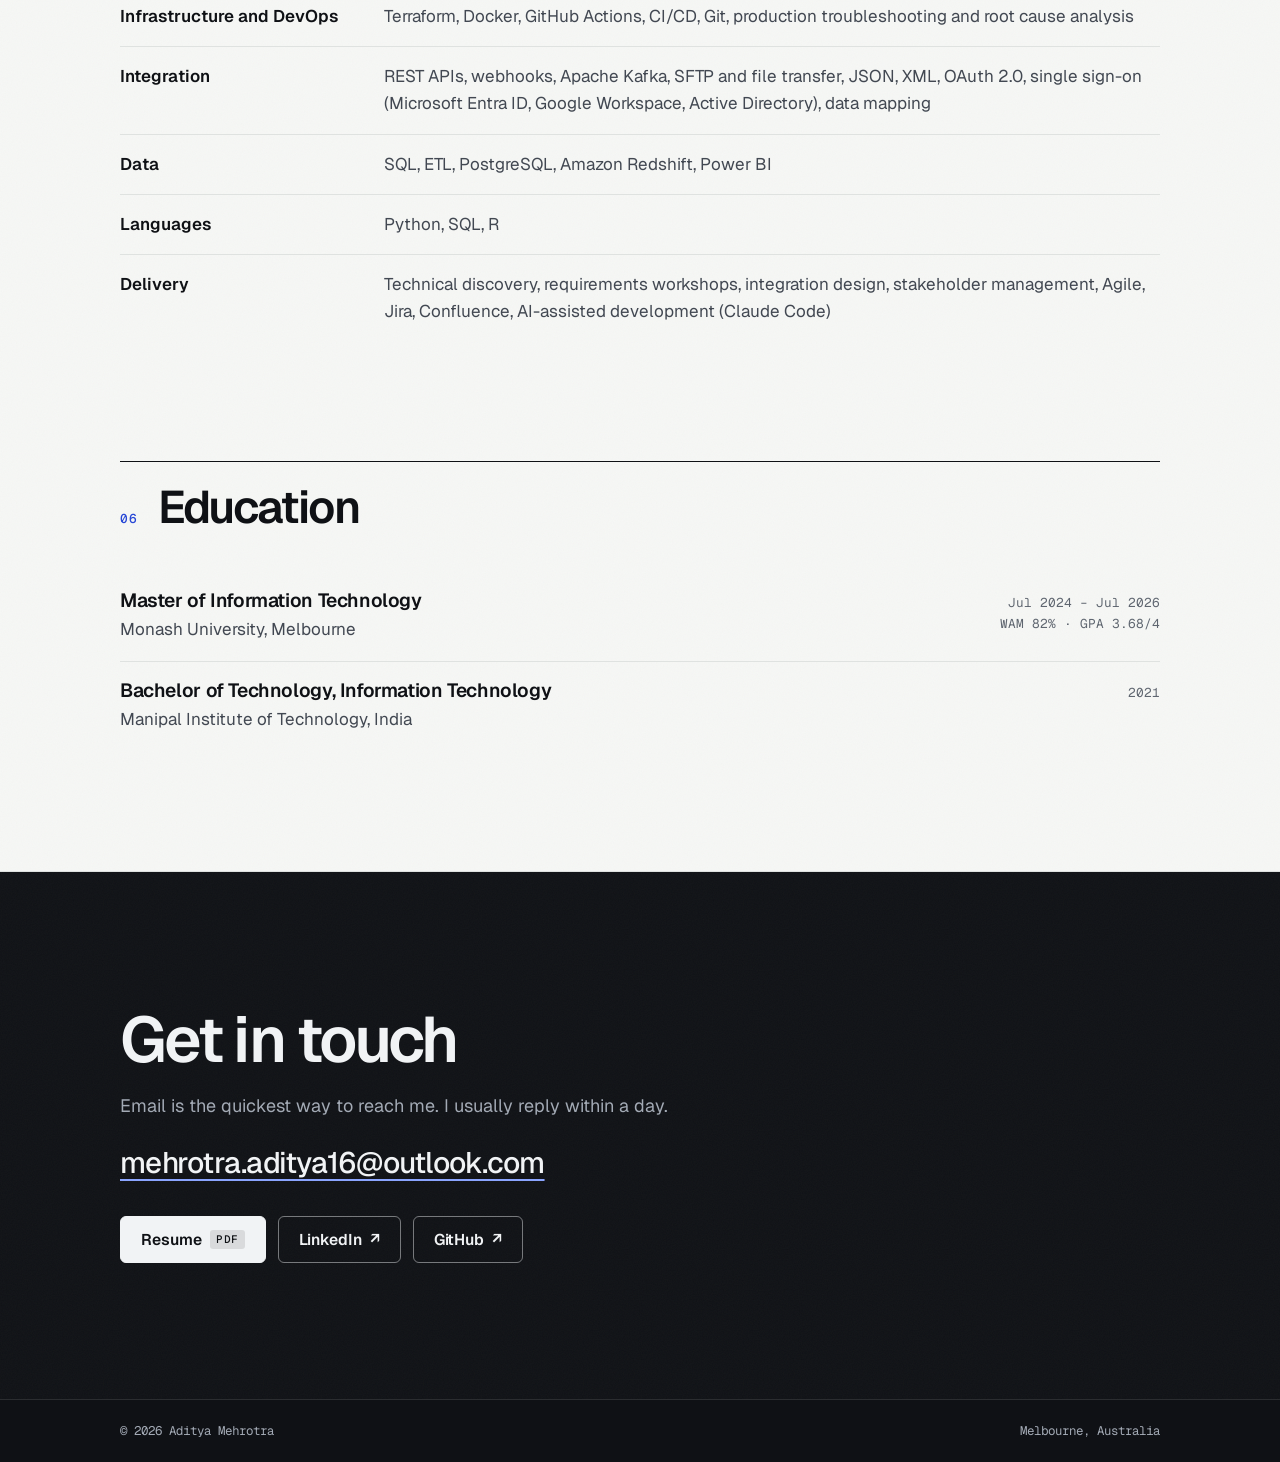
==== commit 20464007: "Label resume buttons 'Resume' The link opens the PDF in a new tab rather than downloading it, so dro" ====
--- a/index.html
+++ b/index.html
@@ -69,7 +69,7 @@
           <svg class="i-moon" viewBox="0 0 24 24" fill="none" stroke="currentColor" stroke-width="1.8" stroke-linecap="round" stroke-linejoin="round" aria-hidden="true"><path d="M20.5 14.5A8.5 8.5 0 0 1 9.5 3.5a8.5 8.5 0 1 0 11 11z"/></svg>
           <svg class="i-sun" viewBox="0 0 24 24" fill="none" stroke="currentColor" stroke-width="1.8" stroke-linecap="round" aria-hidden="true"><circle cx="12" cy="12" r="4"/><path d="M12 2.5v2M12 19.5v2M4.6 4.6l1.4 1.4M18 18l1.4 1.4M2.5 12h2M19.5 12h2M4.6 19.4L6 18M18 6l1.4-1.4"/></svg>
         </button>
-        <a href="resume.pdf" class="btn btn-small" target="_blank" rel="noopener">Resume <span aria-hidden="true">↓</span></a>
+        <a href="resume.pdf" class="btn btn-small" target="_blank" rel="noopener">Resume <span aria-hidden="true">↗</span></a>
         <button type="button" class="menu-btn" aria-expanded="false" aria-controls="mobile-menu" aria-label="Open menu">
           <span class="menu-icon" aria-hidden="true"></span>
         </button>
@@ -111,7 +111,7 @@
 
 
           <div class="cta-row rise">
-            <a href="resume.pdf" class="btn" target="_blank" rel="noopener">Download resume <span class="btn-note">PDF</span></a>
+            <a href="resume.pdf" class="btn" target="_blank" rel="noopener">Resume <span class="btn-note">PDF</span></a>
             <a href="mailto:mehrotra.aditya16@outlook.com" class="btn btn-ghost">Email me</a>
             <a href="https://www.linkedin.com/in/aditya-mehrotra-mit/" class="btn btn-ghost" target="_blank" rel="noopener">LinkedIn <span aria-hidden="true">↗</span></a>
           </div>
@@ -333,7 +333,7 @@
         <p>Email is the quickest way to reach me. I usually reply within a day.</p>
         <a class="contact-email" href="mailto:mehrotra.aditya16@outlook.com">mehrotra.aditya16@outlook.com</a>
         <div class="cta-row">
-          <a href="resume.pdf" class="btn btn-light" target="_blank" rel="noopener">Download resume <span class="btn-note">PDF</span></a>
+          <a href="resume.pdf" class="btn btn-light" target="_blank" rel="noopener">Resume <span class="btn-note">PDF</span></a>
           <a href="https://www.linkedin.com/in/aditya-mehrotra-mit/" class="btn btn-outline-light" target="_blank" rel="noopener">LinkedIn <span aria-hidden="true">↗</span></a>
           <a href="https://github.com/coded-by-aditya" class="btn btn-outline-light" target="_blank" rel="noopener">GitHub <span aria-hidden="true">↗</span></a>
         </div>
